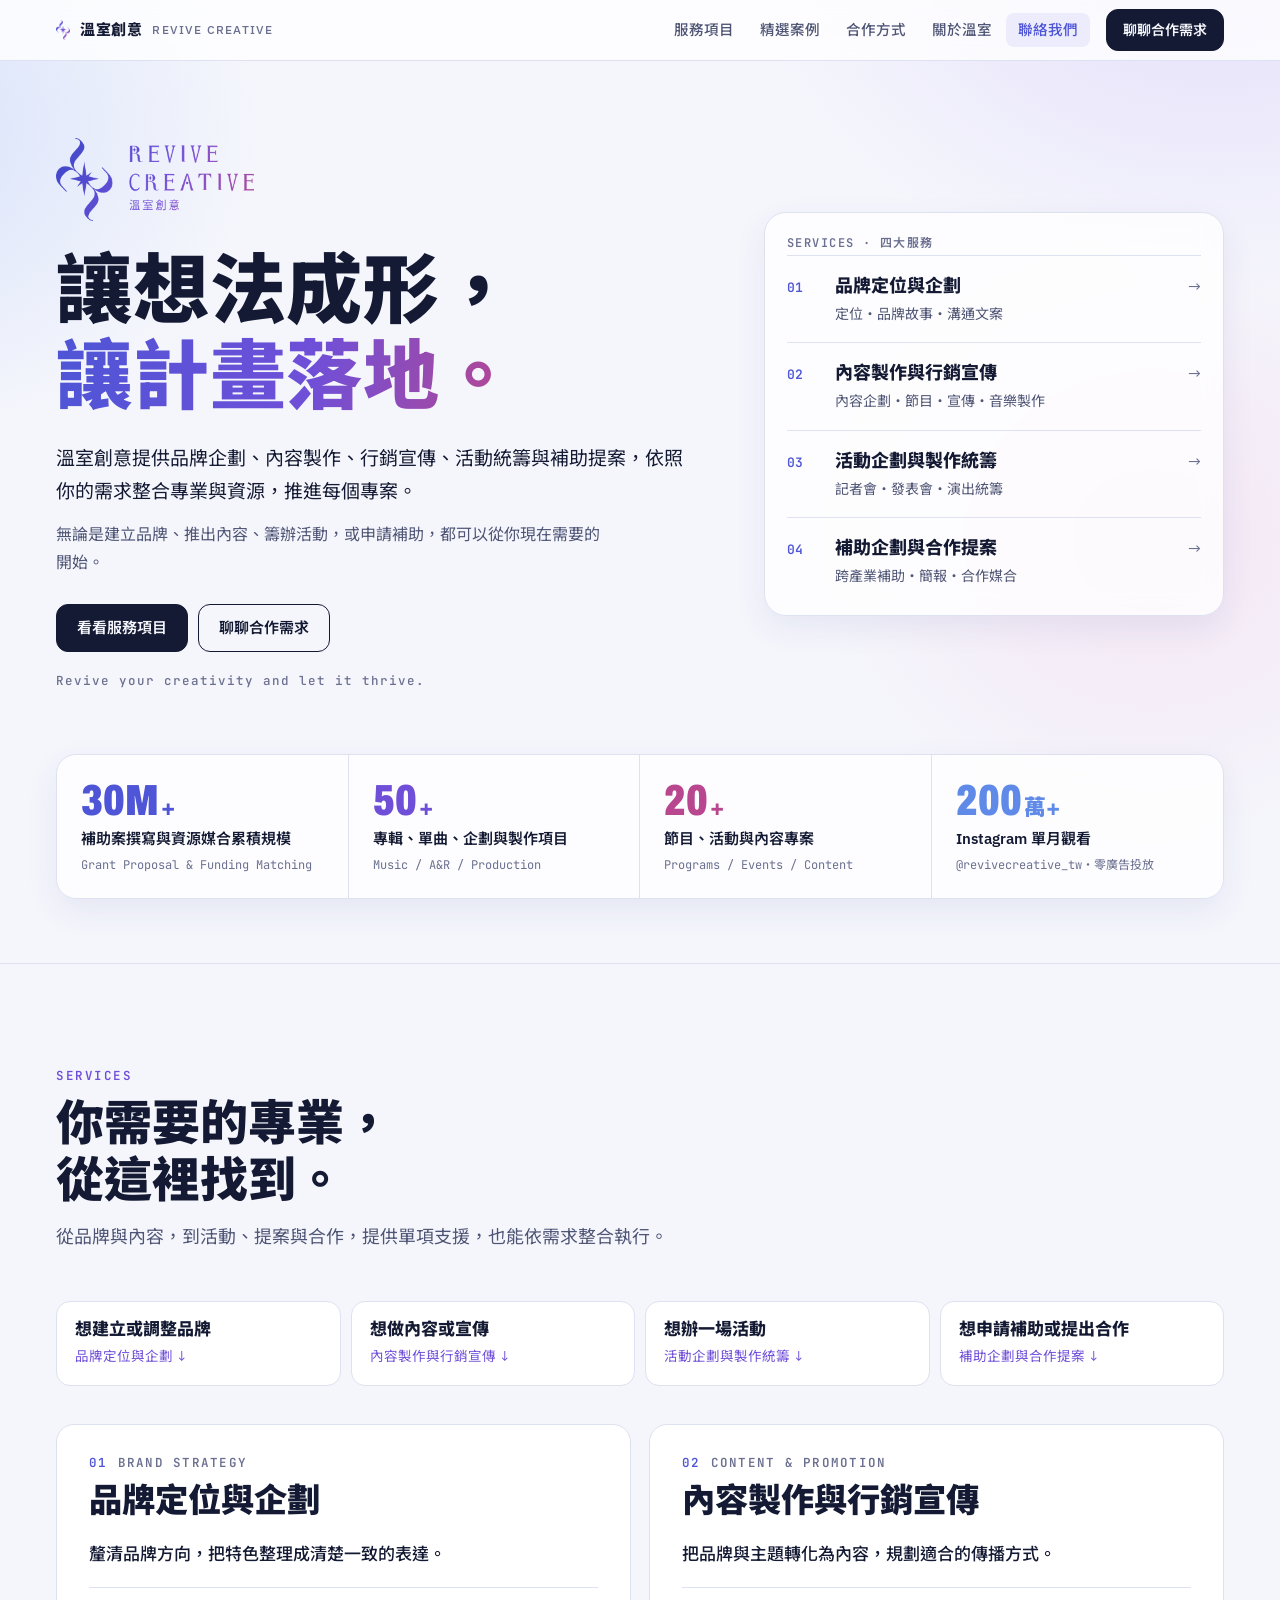
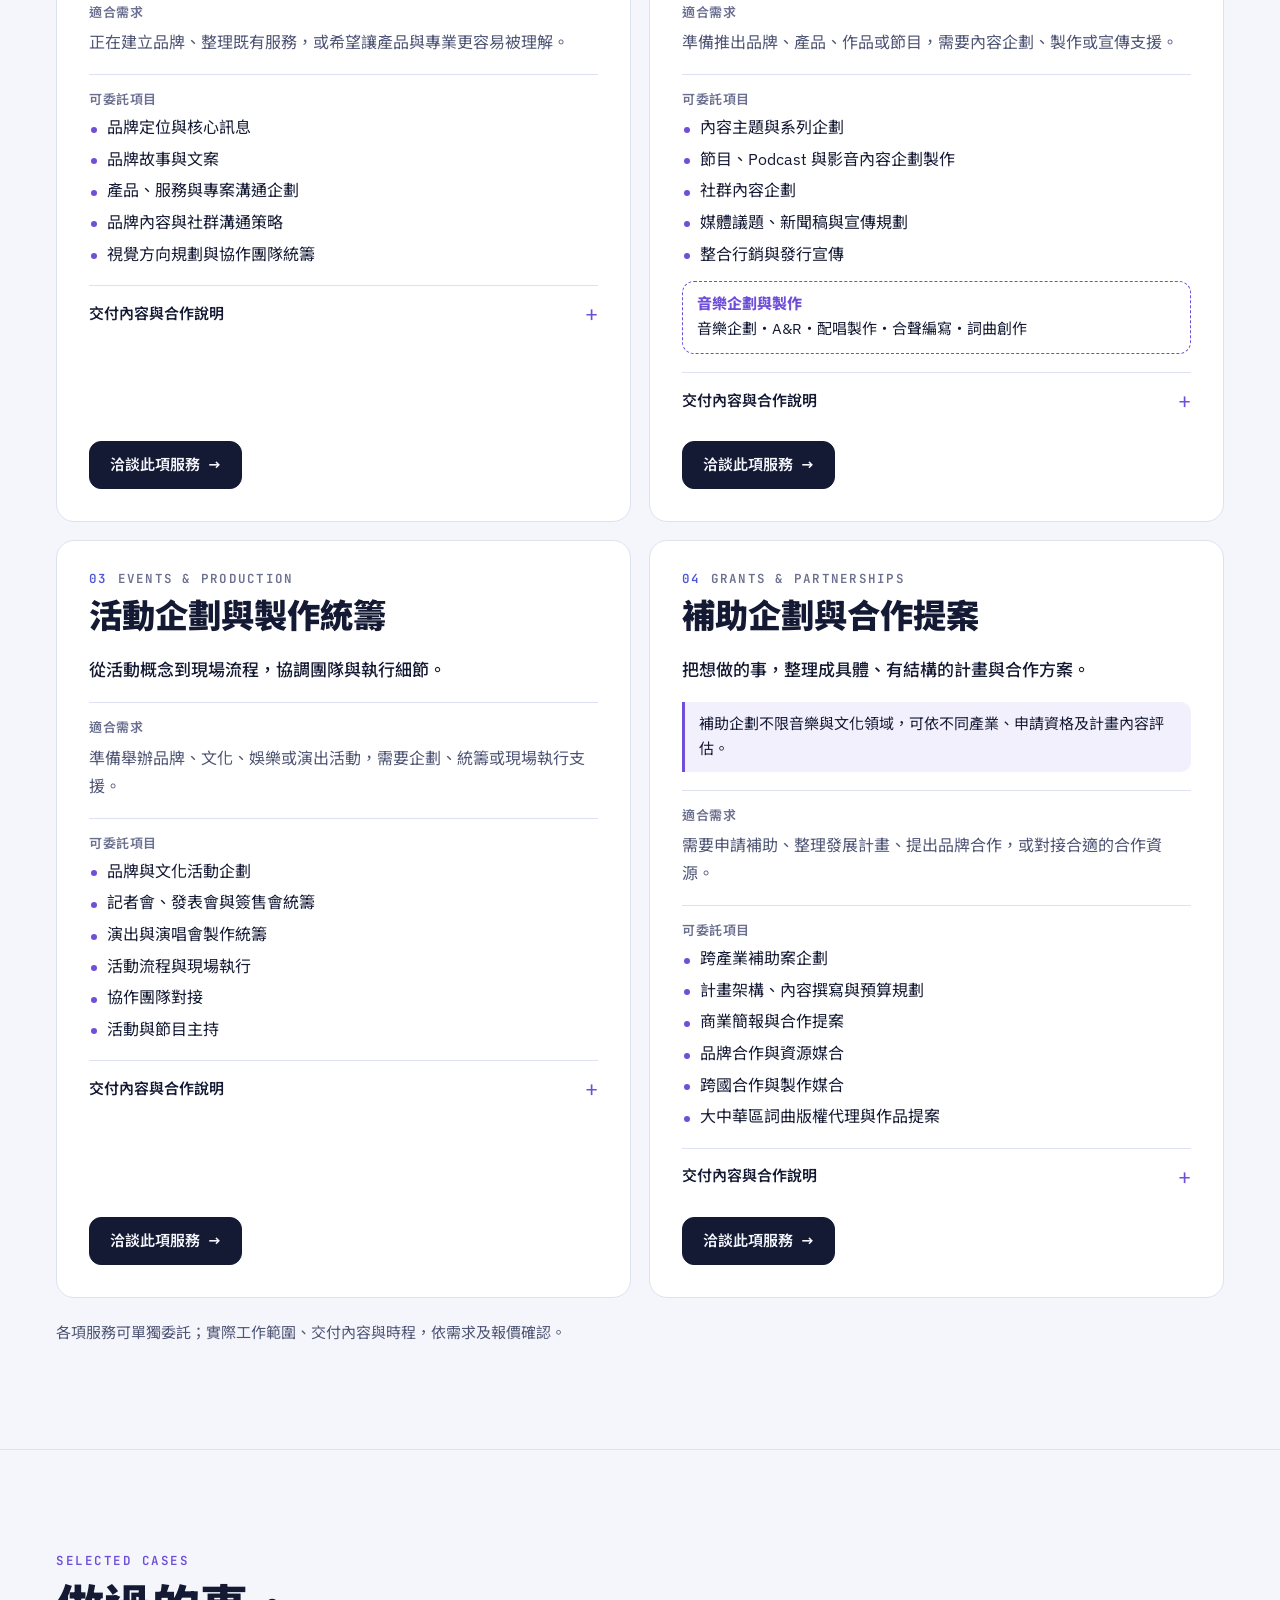
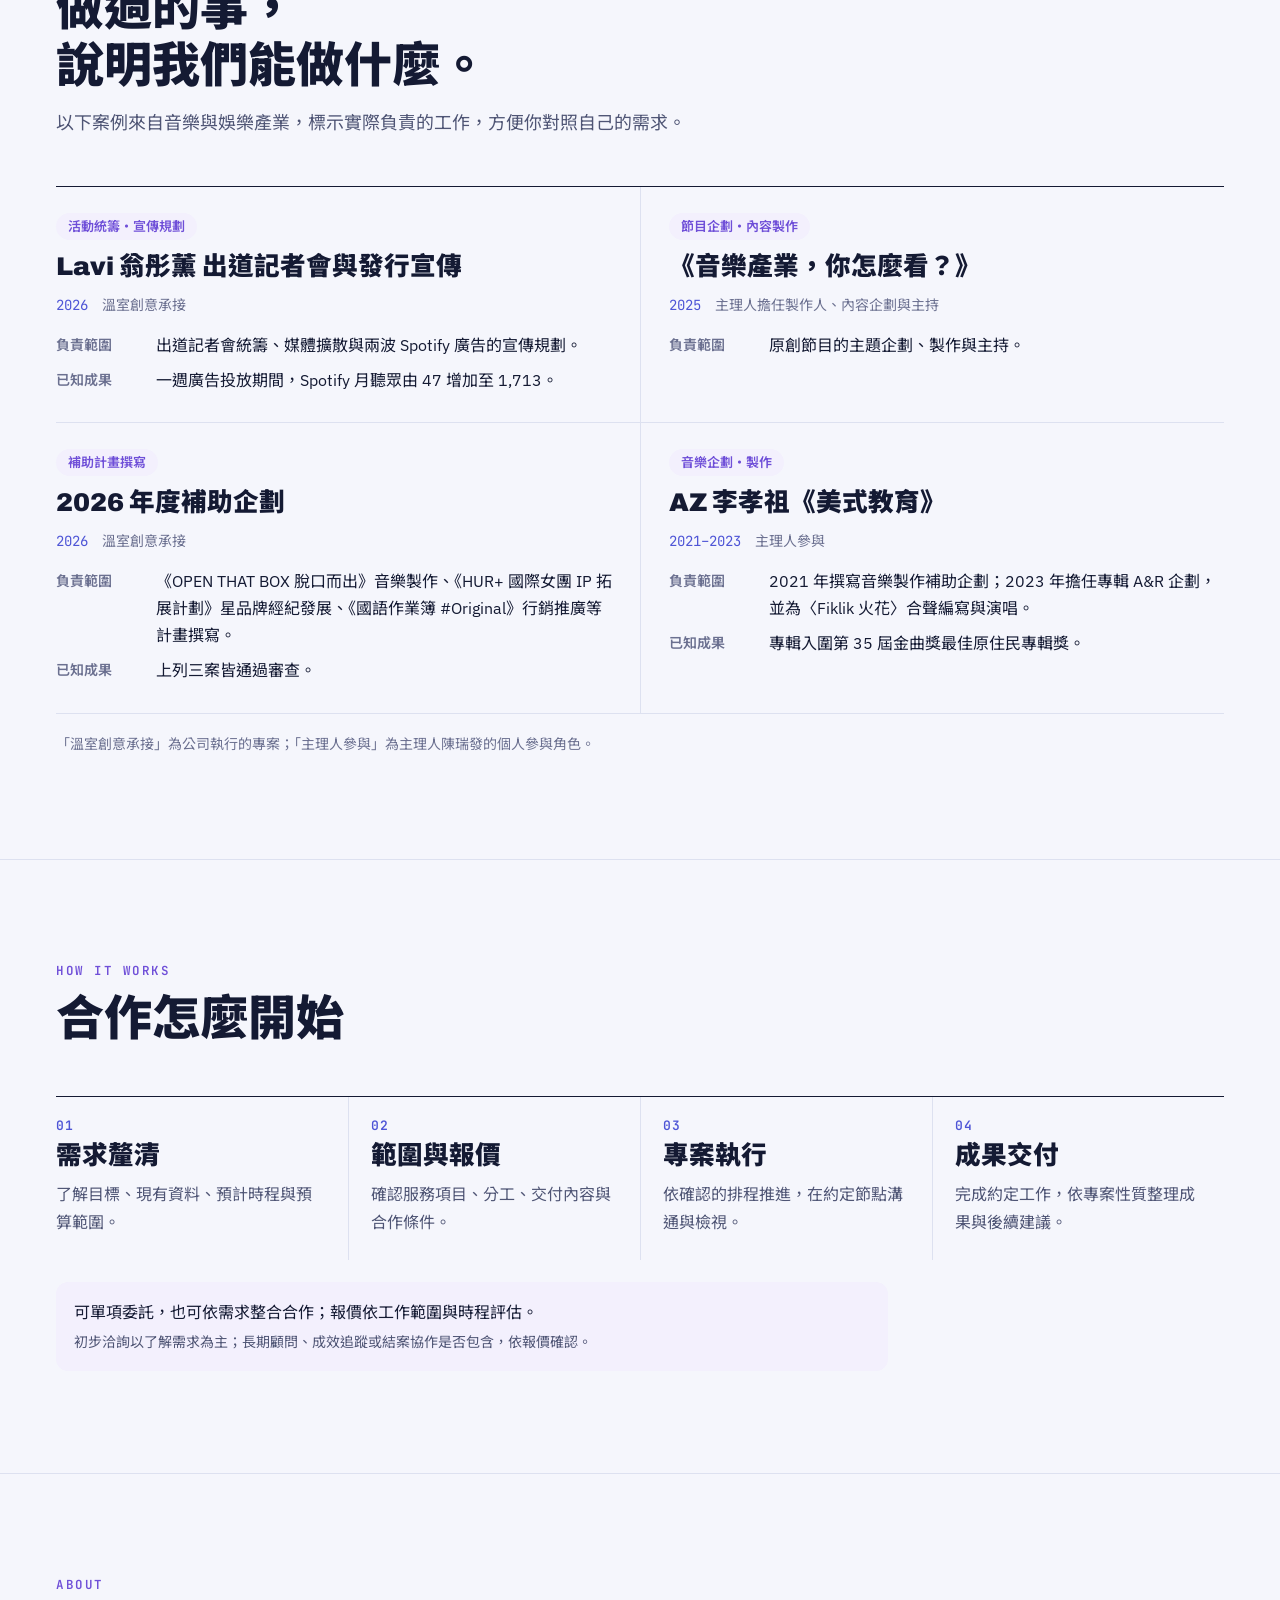
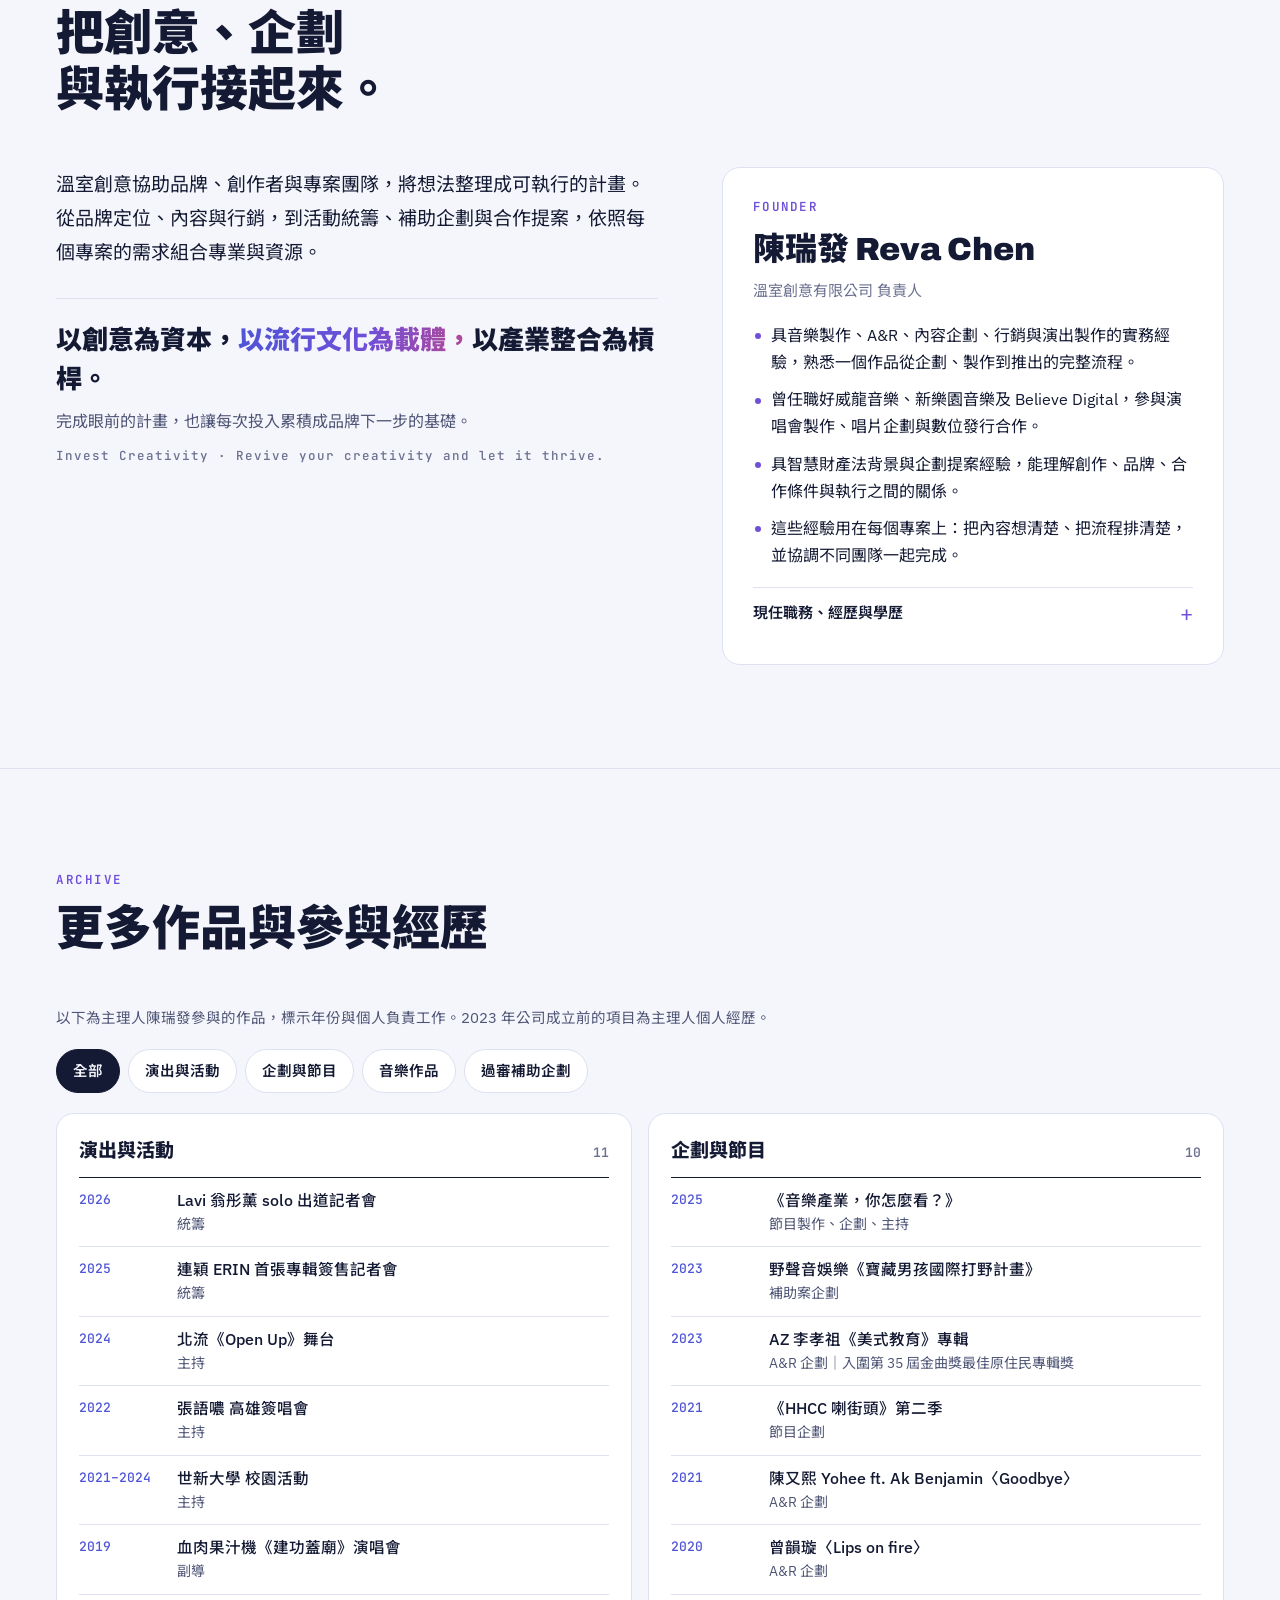
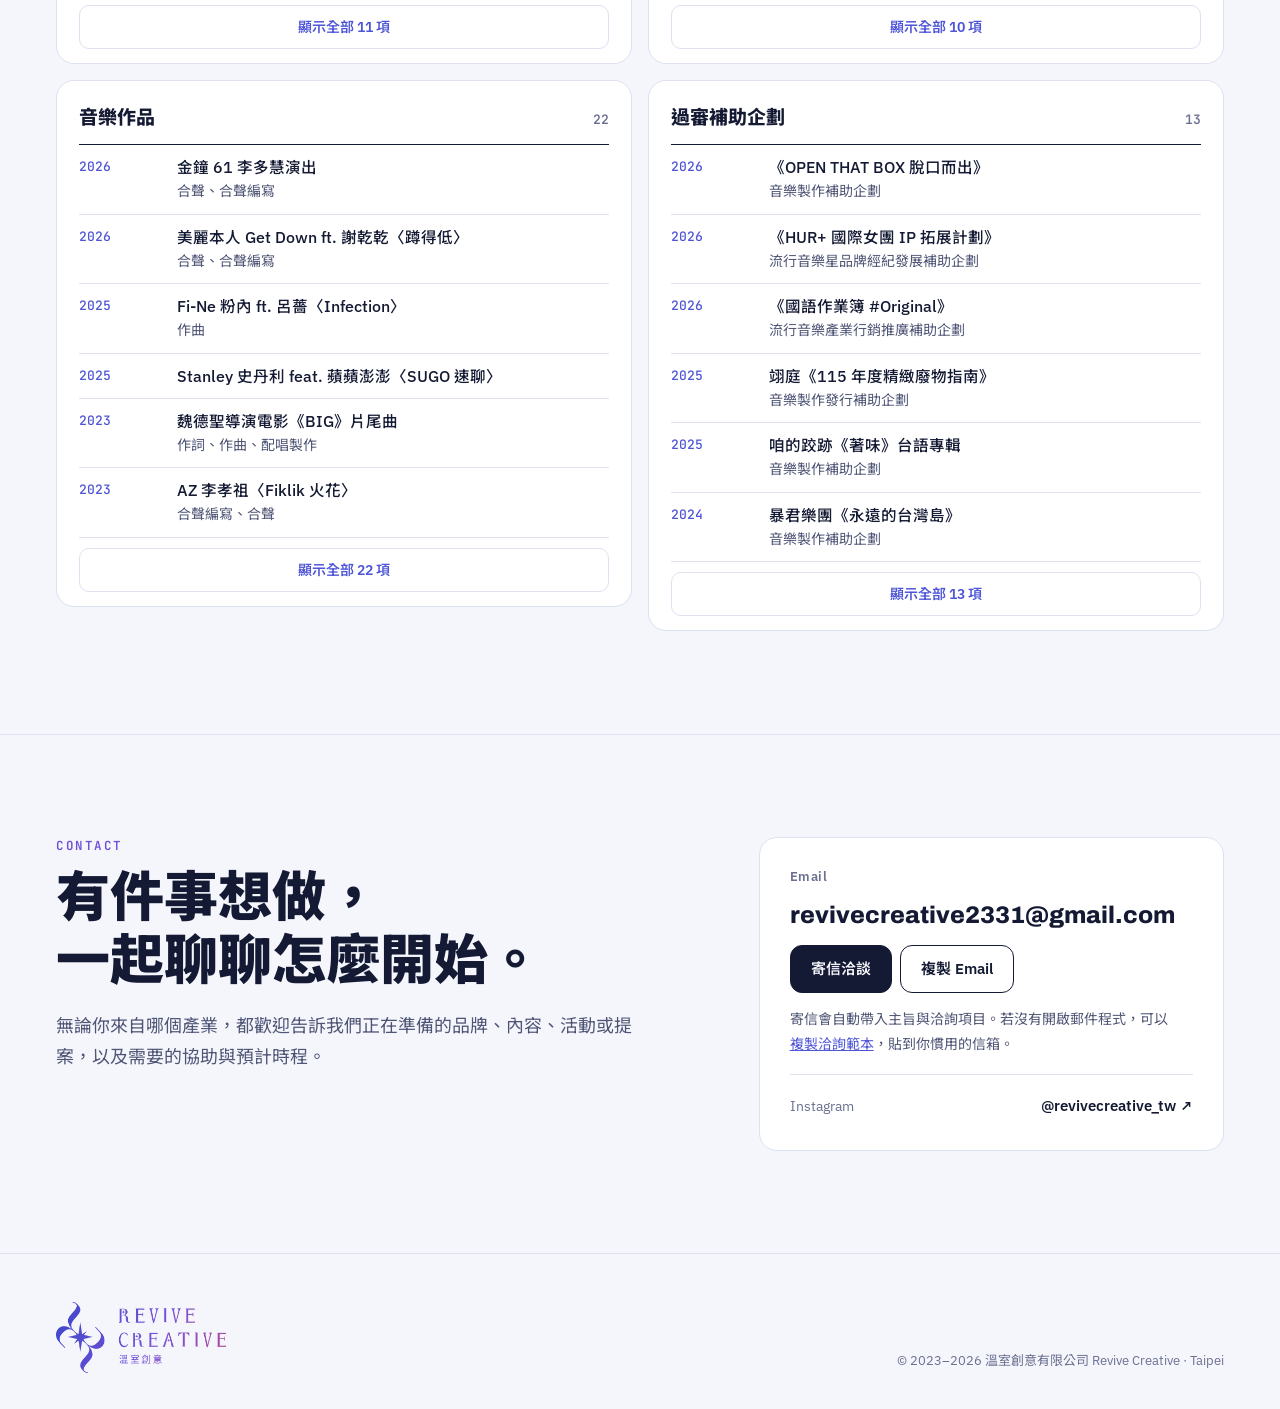
==== index.html @ 686369ce "Add files via upload" ====
<!doctype html>
<html lang="zh-Hant-TW">
<head>
<meta charset="utf-8">
<meta name="viewport" content="width=device-width,initial-scale=1,viewport-fit=cover">
<meta property="og:title" content="溫室創意 Revive Creative">
<meta property="og:description" content="品牌企劃、內容製作、行銷宣傳、活動統籌與補助提案，依照你的需求整合專業與資源，推進每個專案。">
<meta property="og:type" content="website">
<meta property="og:image" content="logo-lockup.png">
<link rel="icon" type="image/png" href="logo-mark.png">
<style>:root{padding-top:env(safe-area-inset-top,0px);padding-bottom:env(safe-area-inset-bottom,0px)}body{margin:0}img{max-width:100%}[hidden]{display:none!important}</style>
<title>溫室創意 Revive Creative</title>
<meta name="claude:viewport-fit-sides" content="cover">
<meta name="description" content="溫室創意提供品牌企劃、內容製作、行銷宣傳、活動統籌與補助提案，依照需求整合專業與資源，推進每個專案。">
<link rel="preconnect" href="https://fonts.googleapis.com">
<link rel="preconnect" href="https://fonts.gstatic.com" crossorigin>
<link rel="stylesheet" href="https://fonts.googleapis.com/css2?family=Archivo:wdth,wght@62..125,400..900&family=IBM+Plex+Sans:wght@400;500;600&family=JetBrains+Mono:wght@400;600&family=Noto+Sans+TC:wght@400;500;700;900&display=swap">
<style>
:root{
--paper:#F5F6FC; --card:#FFFFFF; --glass:rgba(255,255,255,.78); --ink:#141A33; --muted:#4F5575; --faint:#6B7090; --line:#DDE1F0;
--accent:#4E55D6; --accent-ink:#FFFFFF; --violet:#6F4FD8; --pink:#B8478F; --sky:#5F8AE8; --soft:#ECECFD; --soft2:#F3F0FD;
--glow1:rgba(127,166,245,.28); --glow2:rgba(170,140,245,.24); --glow3:rgba(240,165,212,.20);
--logo-grad:linear-gradient(115deg,#3D47C9 0%,#7552DA 55%,#B44894 100%);
--shadow:0 12px 32px rgba(44,54,130,.08); --r:18px;
--f-display:"Archivo","Noto Sans TC","Helvetica Neue",Arial,sans-serif;
--f-body:"IBM Plex Sans","Noto Sans TC","Helvetica Neue",Arial,sans-serif;
--f-mono:"JetBrains Mono","Noto Sans TC",ui-monospace,Menlo,monospace;
--nav-h:60px; --maxw:1200px; --sec:clamp(56px,8vw,104px);
}
@media (prefers-color-scheme:dark){:root:not([data-theme="light"]){
--paper:#0F1222; --card:#171B30; --glass:rgba(20,24,44,.8); --ink:#ECEEFB; --muted:#B4B8D2; --faint:#9A9FBE; --line:#2C3150;
--accent:#A0A7FF; --accent-ink:#0E1022; --violet:#B9A2FF; --pink:#F2A0D6; --sky:#9DBBFF; --soft:#20244A; --soft2:#1B1F3A;
--glow1:rgba(90,120,230,.20); --glow2:rgba(140,100,230,.16); --glow3:rgba(220,110,180,.10);
--logo-grad:linear-gradient(115deg,#AAB1FF 0%,#C3AEFF 55%,#F4AEDC 100%);
--shadow:0 12px 32px rgba(0,0,0,.36); color-scheme:dark;}}
:root[data-theme="dark"]{
--paper:#0F1222; --card:#171B30; --glass:rgba(20,24,44,.8); --ink:#ECEEFB; --muted:#B4B8D2; --faint:#9A9FBE; --line:#2C3150;
--accent:#A0A7FF; --accent-ink:#0E1022; --violet:#B9A2FF; --pink:#F2A0D6; --sky:#9DBBFF; --soft:#20244A; --soft2:#1B1F3A;
--glow1:rgba(90,120,230,.20); --glow2:rgba(140,100,230,.16); --glow3:rgba(220,110,180,.10);
--logo-grad:linear-gradient(115deg,#AAB1FF 0%,#C3AEFF 55%,#F4AEDC 100%);
--shadow:0 12px 32px rgba(0,0,0,.36); color-scheme:dark;}
*{box-sizing:border-box}
html{scroll-behavior:smooth;scroll-padding-top:calc(var(--nav-h) + 16px)}
body{background-color:var(--paper);
background-image:radial-gradient(60vw 46vw at 95% -8%,var(--glow2),transparent 62%),radial-gradient(52vw 40vw at -12% 14%,var(--glow1),transparent 62%),radial-gradient(44vw 40vw at 90% 60%,var(--glow3),transparent 62%);
background-attachment:fixed;color:var(--ink);font-family:var(--f-body);font-size:16px;line-height:1.75;-webkit-font-smoothing:antialiased}
body::before{content:"";position:fixed;inset:0 0 auto;height:env(safe-area-inset-top,0px);z-index:60;background:var(--paper)}
a{color:inherit}
:focus-visible{outline:3px solid var(--accent);outline-offset:3px;border-radius:4px}
.wrap{max-width:var(--maxw);margin:0 auto;padding-left:max(16px,env(safe-area-inset-left,0px));padding-right:max(16px,env(safe-area-inset-right,0px))}
h1,h2,h3{font-family:var(--f-display);margin:0;text-wrap:balance;word-break:keep-all;overflow-wrap:anywhere}
p{margin:0}
ul,ol{margin:0;padding:0;list-style:none}
.num{font-variant-numeric:tabular-nums}
.lbl{display:block;font:600 13px/1.4 var(--f-body);color:var(--faint);letter-spacing:.04em;margin-bottom:6px}
.eyebrow{font:600 12.5px/1.4 var(--f-mono);letter-spacing:.12em;text-transform:uppercase;color:var(--violet)}
.logo{display:block;background:var(--logo-grad);-webkit-mask-repeat:no-repeat;mask-repeat:no-repeat;-webkit-mask-position:left center;mask-position:left center;-webkit-mask-size:contain;mask-size:contain;max-width:100%}
.logo-lockup{-webkit-mask-image:url(logo-lockup.png);mask-image:url(logo-lockup.png);aspect-ratio:1300/544}
.logo-mark{-webkit-mask-image:url(logo-mark.png);mask-image:url(logo-mark.png);aspect-ratio:520/762}
.btn{display:inline-flex;align-items:center;justify-content:center;gap:8px;font:600 15px/1.2 var(--f-body);background:var(--ink);color:var(--paper);border:1px solid var(--ink);padding:14px 20px;border-radius:12px;cursor:pointer;text-decoration:none;min-height:48px;transition:background .15s,color .15s,border-color .15s,transform .1s}
.btn:hover{background:var(--accent);border-color:var(--accent);color:var(--accent-ink)}
.btn:active{transform:translateY(1px)}
.btn.ghost{background:transparent;color:var(--ink)}
.btn.ghost:hover{background:var(--ink);color:var(--paper);border-color:var(--ink)}
.btn.small{min-height:42px;padding:10px 16px;font-size:14px}
.skip{position:absolute;left:-999px;top:8px;background:var(--accent);color:var(--accent-ink);padding:8px 12px;z-index:100}
.skip:focus{left:16px}
.nav{position:sticky;top:env(safe-area-inset-top,0px);z-index:50;background:var(--glass);-webkit-backdrop-filter:blur(14px);backdrop-filter:blur(14px);border-bottom:1px solid var(--line)}
.nav .wrap{display:flex;align-items:center;gap:16px;height:var(--nav-h)}
.brand{display:flex;align-items:center;gap:10px;text-decoration:none;flex-shrink:0;margin-right:auto}
.brand .logo-mark{width:14px}
.brand b{font:800 15px/1 var(--f-display);letter-spacing:.04em}
.brand small{font:500 12px/1 var(--f-body);color:var(--faint);letter-spacing:.1em}
.menu{display:flex;gap:2px}
.menu a{font:500 14.5px/1 var(--f-body);text-decoration:none;padding:10px 12px;border-radius:8px;color:var(--muted)}
.menu a:hover{color:var(--ink);background:var(--soft)}
.menu a[aria-current="true"]{color:var(--accent);background:var(--soft)}
.menu-btn{display:none;font:600 14px/1 var(--f-body);background:transparent;color:var(--ink);border:1px solid var(--line);border-radius:10px;padding:10px 12px;min-height:42px;cursor:pointer}
@media (max-width:900px){
.nav .btn{display:none}
.menu-btn{display:inline-flex}
.menu{display:none;position:absolute;top:100%;left:0;right:0;flex-direction:column;background:var(--card);border-bottom:1px solid var(--line);padding:8px max(16px,env(safe-area-inset-right,0px)) 14px max(16px,env(safe-area-inset-left,0px));box-shadow:var(--shadow)}
.menu.open{display:flex}
.menu a{padding:14px 8px;font-size:16px;border-bottom:1px solid var(--line);border-radius:0}
.menu a:last-child{border-bottom:0}
}
.section{padding-block:var(--sec);border-top:1px solid var(--line)}
.sec-head{display:grid;grid-template-columns:minmax(0,1fr);gap:12px;margin-bottom:clamp(28px,4vw,48px);max-width:760px}
.sec-head h2{font-size:clamp(30px,4vw,48px);line-height:1.18;font-weight:900}
.sec-head .lede{font-size:clamp(16px,1.4vw,18px);color:var(--muted);max-width:40em}
.hero{padding-block:clamp(40px,6vw,88px) clamp(40px,5vw,64px)}
.hero-grid{display:grid;grid-template-columns:minmax(0,7fr) minmax(0,5fr);gap:clamp(32px,5vw,72px);align-items:center}
@media (max-width:960px){.hero-grid{grid-template-columns:1fr}}
.hero .logo-lockup{width:200px;margin-bottom:28px}
.hero h1{font-size:clamp(40px,6vw,76px);line-height:1.12;font-weight:900;letter-spacing:.01em}
.hero h1 .g{background-image:linear-gradient(100deg,var(--accent),var(--violet) 55%,var(--pink));-webkit-background-clip:text;background-clip:text;color:transparent}
.hero .sub{margin-top:22px;font-size:clamp(17px,1.5vw,19px);line-height:1.75;max-width:34em}
.hero .sub2{margin-top:12px;font-size:16px;color:var(--muted);max-width:34em}
.hero .tagline{margin-top:20px;font:500 12.5px/1.4 var(--f-mono);letter-spacing:.08em;color:var(--faint)}
.actions{display:flex;flex-wrap:wrap;gap:10px;margin-top:28px}
.hero-index{background:var(--glass);-webkit-backdrop-filter:blur(12px);backdrop-filter:blur(12px);border:1px solid var(--line);border-radius:22px;box-shadow:var(--shadow);padding:10px 22px}
.hero-index p.cap{font:600 12px/1 var(--f-mono);letter-spacing:.12em;color:var(--faint);padding:14px 0 6px}
.hero-index li a{display:grid;grid-template-columns:2.4em minmax(0,1fr) auto;gap:2px 10px;align-items:baseline;padding:16px 0;border-top:1px solid var(--line);text-decoration:none}
.hero-index .hi-no{font:600 13px/1 var(--f-mono);color:var(--accent)}
.hero-index .hi-t{font:800 18px/1.35 var(--f-display)}
.hero-index .hi-d{grid-column:2;font-size:14px;color:var(--muted)}
.hero-index li a::after{content:"→";grid-column:3;grid-row:1;color:var(--faint);transition:transform .15s,color .15s}
.hero-index li a:hover .hi-t{color:var(--accent)}
.hero-index li a:hover::after{transform:translateX(3px);color:var(--accent)}
.trust{display:grid;grid-template-columns:repeat(4,minmax(0,1fr));border-block:1px solid var(--line);margin-top:clamp(40px,5vw,64px)}
.trust div{padding:20px 20px 20px 0;min-width:0}
.trust div+div{padding-left:20px;border-left:1px solid var(--line)}
.trust b{display:block;font:800 17px/1.4 var(--f-display);margin-bottom:4px}
.trust span{font-size:14px;color:var(--muted);line-height:1.6;display:block}
@media (max-width:900px){.trust{grid-template-columns:repeat(2,minmax(0,1fr))}.trust div:nth-child(3){padding-left:0;border-left:0}.trust div:nth-child(-n+2){border-bottom:1px solid var(--line)}}
@media (max-width:520px){.trust{grid-template-columns:1fr}.trust div,.trust div+div{padding:16px 0;border-left:0;border-bottom:1px solid var(--line)}.trust div:last-child{border-bottom:0}}
.kpis{display:grid;grid-template-columns:repeat(4,minmax(0,1fr));background:var(--glass);-webkit-backdrop-filter:blur(12px);backdrop-filter:blur(12px);border:1px solid var(--line);border-radius:20px;box-shadow:var(--shadow);margin-top:clamp(40px,5vw,64px)}
.kpis div{padding:clamp(16px,2.2vw,24px);border-right:1px solid var(--line);display:flex;flex-direction:column;gap:6px;min-width:0}
.kpis div:last-child{border-right:0}
.kpis .v{font-family:var(--f-display);font-weight:900;font-stretch:72%;font-size:clamp(30px,3.4vw,46px);line-height:1;white-space:nowrap}
.kpis .v small{font-size:.5em;font-stretch:100%;margin-left:2px}
.kpis div:nth-child(1) .v{color:var(--accent)} .kpis div:nth-child(2) .v{color:var(--violet)} .kpis div:nth-child(3) .v{color:var(--pink)} .kpis div:nth-child(4) .v{color:var(--sky)}
.kpis .l{font-weight:600;font-size:15px;line-height:1.5}
.kpis .d{font-family:var(--f-mono);font-size:12px;color:var(--faint);line-height:1.45}
@media (max-width:860px){.kpis{grid-template-columns:repeat(2,minmax(0,1fr))}.kpis div:nth-child(2){border-right:0}.kpis div:nth-child(-n+2){border-bottom:1px solid var(--line)}}
@media (max-width:400px){.kpis div{padding:14px 12px}.kpis .l{font-size:14px}.kpis .d{font-size:11px}}
.needs{display:grid;grid-template-columns:repeat(4,minmax(0,1fr));gap:10px;margin-bottom:clamp(28px,3vw,40px)}
@media (max-width:900px){.needs{grid-template-columns:repeat(2,minmax(0,1fr))}}
@media (max-width:420px){.needs{grid-template-columns:1fr}}
.need{display:flex;flex-direction:column;gap:4px;padding:16px 18px;border:1px solid var(--line);border-radius:14px;background:var(--card);text-decoration:none;transition:border-color .15s,background .15s}
.need:hover{border-color:var(--violet);background:var(--soft2)}
.need-q{font:800 17px/1.4 var(--f-display)}
.need-a{font-size:13.5px;color:var(--violet)}
.svc-grid{display:grid;grid-template-columns:repeat(2,minmax(0,1fr));gap:18px}
@media (max-width:860px){.svc-grid{grid-template-columns:1fr}}
.svc{background:var(--card);border:1px solid var(--line);border-radius:var(--r);padding:clamp(22px,2.6vw,32px);display:flex;flex-direction:column;gap:18px;min-width:0;scroll-margin-top:calc(var(--nav-h) + 16px);transition:box-shadow .3s,border-color .3s}
.svc.flash{border-color:var(--violet);box-shadow:0 0 0 4px var(--soft)}
.svc:focus{outline:none}
.svc-no{font:600 12.5px/1 var(--f-mono);letter-spacing:.1em;text-transform:uppercase;color:var(--faint);display:flex;gap:10px;align-items:center}
.svc-no span{color:var(--accent)}
.svc h3{font-size:clamp(26px,2.6vw,34px);font-weight:900;line-height:1.2;margin-top:-6px}
.svc-one{font-size:17px;line-height:1.7;font-weight:500}
.hl{font-size:15px;line-height:1.65;background:var(--soft2);border-left:3px solid var(--violet);padding:10px 14px;border-radius:0 10px 10px 0}
.svc-fit p{font-size:16px;color:var(--muted)}
.svc-fit,.svc-items{border-top:1px solid var(--line);padding-top:16px}
.svc-items ul{display:grid;gap:6px}
.svc-items li{position:relative;padding-left:18px;font-size:16px;line-height:1.6}
.svc-items li::before{content:"";position:absolute;left:2px;top:.72em;width:6px;height:6px;border-radius:50%;background:var(--violet)}
.music-sub{margin-top:14px;padding:12px 14px;border:1px dashed var(--violet);border-radius:12px}
.ms-h{font:800 15px/1.4 var(--f-display);color:var(--violet)}
.ms-i{font-size:15px;line-height:1.6;margin-top:2px}
.svc-more{border-top:1px solid var(--line);padding-top:4px}
.svc-more summary{cursor:pointer;list-style:none;display:flex;justify-content:space-between;align-items:center;gap:12px;padding:12px 0;font:600 15px/1.4 var(--f-body);color:var(--ink);border-radius:6px}
.svc-more summary::-webkit-details-marker{display:none}
.svc-more summary::after{content:"+";font:400 22px/1 var(--f-body);color:var(--violet);transition:transform .2s}
.svc-more[open] summary::after{transform:rotate(45deg)}
.svc-more summary:hover{color:var(--accent)}
.more-body{display:grid;gap:12px;padding-bottom:6px;font-size:15.5px;line-height:1.7}
.fine li{position:relative;padding-left:16px;font-size:14px;color:var(--muted);line-height:1.65}
.fine li+li{margin-top:4px}
.fine li::before{content:"・";position:absolute;left:0}
.svc-cta{margin-top:auto;align-self:flex-start}
.svc-note{margin-top:22px;font-size:15px;color:var(--muted)}
.cases{display:grid;grid-template-columns:repeat(2,minmax(0,1fr));gap:0;border-top:1px solid var(--ink)}
@media (max-width:860px){.cases{grid-template-columns:1fr}}
.case{padding:26px 28px 28px 0;border-bottom:1px solid var(--line);display:flex;flex-direction:column;gap:10px;min-width:0}
.case:nth-child(2n){padding-left:28px;padding-right:0;border-left:1px solid var(--line)}
@media (max-width:860px){.case,.case:nth-child(2n){padding:22px 0;border-left:0}}
.case-tag{align-self:flex-start;font:600 13px/1 var(--f-body);color:var(--violet);background:var(--soft2);border-radius:999px;padding:7px 12px}
.case h3{font-size:clamp(21px,2vw,26px);font-weight:900;line-height:1.3}
.case-meta{display:flex;flex-wrap:wrap;gap:4px 14px;font-size:14px;color:var(--faint)}
.case-meta .num{font-family:var(--f-mono);color:var(--accent)}
.case dl{margin:4px 0 0;display:grid;gap:8px}
.c-row{display:grid;grid-template-columns:5.5em minmax(0,1fr);gap:12px}
.c-row dt{font-size:14px;color:var(--faint);font-weight:600;padding-top:1px}
.c-row dd{margin:0;font-size:16px;line-height:1.7}
@media (max-width:420px){.c-row{grid-template-columns:1fr;gap:0}}
.cases-foot{margin-top:18px;font-size:14px;color:var(--faint)}
.steps{display:grid;grid-template-columns:repeat(4,minmax(0,1fr));border-top:1px solid var(--ink);counter-reset:s}
.steps li{padding:22px 22px 24px 0;min-width:0;display:flex;flex-direction:column;gap:8px}
.steps li+li{padding-left:22px;border-left:1px solid var(--line)}
.steps .n{font:600 13px/1 var(--f-mono);color:var(--accent);letter-spacing:.1em}
.steps b{font:900 clamp(21px,2vw,26px)/1.25 var(--f-display)}
.steps p{font-size:16px;color:var(--muted)}
@media (max-width:900px){.steps{grid-template-columns:repeat(2,minmax(0,1fr))}.steps li:nth-child(3){padding-left:0;border-left:0}.steps li:nth-child(-n+2){border-bottom:1px solid var(--line)}}
@media (max-width:520px){.steps{grid-template-columns:1fr}.steps li,.steps li+li{padding:18px 0;border-left:0;border-bottom:1px solid var(--line)}}
.process-note{margin-top:22px;font-size:16px;padding:16px 18px;background:var(--soft2);border-radius:12px;max-width:52em}
.process-note small{display:block;margin-top:4px;font-size:14px;color:var(--muted)}
.about{display:grid;grid-template-columns:minmax(0,6fr) minmax(0,5fr);gap:clamp(32px,5vw,72px)}
@media (max-width:900px){.about{grid-template-columns:1fr}}
.about .intro{font-size:clamp(17px,1.5vw,19px);line-height:1.8}
.belief{margin-top:28px;padding:22px 0 0;border-top:1px solid var(--line)}
.belief .q{font:900 clamp(20px,2.1vw,26px)/1.5 var(--f-display)}
.belief .q .g{background-image:linear-gradient(100deg,var(--accent),var(--violet) 55%,var(--pink));-webkit-background-clip:text;background-clip:text;color:transparent}
.belief p+p{margin-top:8px;color:var(--muted)}
.belief .en{font:500 12.5px/1.4 var(--f-mono);letter-spacing:.08em;color:var(--faint);margin-top:12px}
.founder{background:var(--card);border:1px solid var(--line);border-radius:var(--r);padding:clamp(22px,2.6vw,30px)}
.founder .role{font:600 12.5px/1.4 var(--f-mono);letter-spacing:.1em;color:var(--violet);text-transform:uppercase}
.founder h3{font-size:clamp(26px,2.6vw,32px);font-weight:900;margin-top:6px}
.founder .ttl{font-size:15px;color:var(--faint)}
.founder ul.pts{margin-top:18px;display:grid;gap:10px}
.founder ul.pts li{position:relative;padding-left:18px;font-size:16px;line-height:1.7}
.founder ul.pts li::before{content:"";position:absolute;left:2px;top:.72em;width:6px;height:6px;border-radius:50%;background:var(--violet)}
.founder details{margin-top:18px;border-top:1px solid var(--line)}
.founder summary{cursor:pointer;list-style:none;display:flex;justify-content:space-between;padding:14px 0 10px;font:600 15px/1.4 var(--f-body)}
.founder summary::-webkit-details-marker{display:none}
.founder summary::after{content:"+";font:400 22px/1 var(--f-body);color:var(--violet);transition:transform .2s}
.founder details[open] summary::after{transform:rotate(45deg)}
.facts{display:grid;gap:16px;padding-bottom:4px}
.facts h4{font:600 13px/1.4 var(--f-body);color:var(--faint);margin:0 0 6px}
.facts li{display:flex;justify-content:space-between;gap:12px;font-size:15px;line-height:1.6;padding:4px 0;border-bottom:1px dashed var(--line)}
.facts li em{font-style:normal;color:var(--violet);font-size:14px;text-align:right;flex-shrink:0;max-width:50%}
.chain{display:flex;flex-wrap:wrap;gap:8px;margin-bottom:20px}
.chain button{font:600 14.5px/1.2 var(--f-body);border:1px solid var(--line);background:var(--card);color:var(--ink);padding:11px 16px;border-radius:999px;cursor:pointer;min-height:44px}
.chain button:hover{border-color:var(--violet);color:var(--violet)}
.chain button[aria-pressed="true"]{background:var(--ink);color:var(--paper);border-color:var(--ink)}
.works-note{font-size:14.5px;color:var(--muted);margin-bottom:18px;max-width:52em}
.works{display:grid;grid-template-columns:repeat(2,minmax(0,1fr));gap:16px;align-items:start}
@media (max-width:860px){.works{grid-template-columns:1fr}}
.wcol{background:var(--card);border:1px solid var(--line);border-radius:var(--r);padding:20px 22px 14px;min-width:0}
.wcol header{display:flex;justify-content:space-between;align-items:baseline;border-bottom:1px solid var(--ink);padding-bottom:10px}
.wcol h3{font-size:19px;font-weight:800}
.wcol .cnt{font:600 13px/1 var(--f-mono);color:var(--faint)}
.wcol li{display:grid;grid-template-columns:5.4em minmax(0,1fr);gap:0 12px;padding:10px 0;border-bottom:1px solid var(--line)}
.wcol li:last-child{border-bottom:0}
.wcol li.extra{display:none}
.wcol.all li.extra{display:grid}
.wcol .yr{font:500 13px/1.6 var(--f-mono);color:var(--accent);padding-top:2px;grid-row:span 2}
.wcol .ttl{font-size:15.5px;font-weight:500;line-height:1.55}
.wcol .role{font-size:14px;color:var(--muted)}
.more-btn{margin-top:10px;width:100%;font:600 14px/1 var(--f-body);background:transparent;color:var(--accent);border:1px solid var(--line);border-radius:10px;padding:12px;cursor:pointer;min-height:44px}
.more-btn:hover{border-color:var(--accent)}
.contact{display:grid;grid-template-columns:minmax(0,7fr) minmax(0,5fr);gap:clamp(28px,4vw,56px);align-items:start}
@media (max-width:900px){.contact{grid-template-columns:1fr}}
.contact h2{font-size:clamp(32px,4.4vw,54px);line-height:1.18;font-weight:900}
.contact .lede{margin-top:16px;font-size:clamp(16px,1.4vw,18px);color:var(--muted);max-width:34em}
.picked{margin-top:20px;display:none;align-items:center;flex-wrap:wrap;gap:8px;font-size:15px}
.picked.on{display:flex}
.picked b{background:var(--soft);color:var(--accent);border-radius:999px;padding:6px 12px;font-weight:600}
.picked button{font:500 13.5px/1 var(--f-body);background:none;border:0;color:var(--faint);text-decoration:underline;cursor:pointer;padding:6px}
.cbox{background:var(--card);border:1px solid var(--line);border-radius:var(--r);padding:clamp(22px,2.6vw,30px);display:flex;flex-direction:column;gap:14px;min-width:0}
.cbox .mail{font:800 clamp(16px,4.4vw,24px)/1.3 var(--f-display);overflow-wrap:anywhere;user-select:all}
.cbox .row{display:flex;flex-wrap:wrap;gap:8px}
.cbox .hint{font-size:14px;color:var(--muted)}
.cbox hr{border:0;border-top:1px solid var(--line);margin:4px 0}
.ig{display:flex;justify-content:space-between;align-items:center;gap:10px;text-decoration:none;font-size:15px}
.ig span{color:var(--faint);font-size:14px}
.ig b{font-weight:600}
.ig:hover b{color:var(--accent)}
.toast{position:fixed;left:50%;bottom:calc(24px + env(safe-area-inset-bottom,0px));transform:translate(-50%,20px);opacity:0;background:var(--ink);color:var(--paper);font:600 14.5px/1.4 var(--f-body);padding:12px 18px;border-radius:12px;box-shadow:var(--shadow);pointer-events:none;transition:opacity .2s,transform .2s;z-index:80;max-width:calc(100% - 32px)}
.toast.on{opacity:1;transform:translate(-50%,0)}
footer{padding-block:48px 36px;border-top:1px solid var(--line)}
.foot{display:flex;justify-content:space-between;align-items:flex-end;flex-wrap:wrap;gap:20px}
.foot .logo-lockup{width:170px}
.foot-r{display:flex;flex-direction:column;align-items:flex-end;gap:10px;text-align:right}
@media (max-width:600px){.foot-r{align-items:flex-start;text-align:left}}
.counter{display:inline-flex;align-items:center;gap:10px;border:1px solid var(--line);border-radius:999px;padding:7px 14px;font:500 12px/1 var(--f-mono);letter-spacing:.06em;color:var(--faint)}
.counter[hidden]{display:none}
.counter b{color:var(--ink);font-weight:600;margin-left:4px}
.counter .dot{width:6px;height:6px;border-radius:50%;background:var(--violet)}
.counter .sep{opacity:.4}
.legal{font-size:13px;color:var(--faint)}
@media (prefers-reduced-motion:reduce){html{scroll-behavior:auto}*{transition:none!important}}
</style>
</head>
<body>
<a class="skip" href="#main">跳到主要內容</a>
<header class="nav">
<div class="wrap">
<a class="brand" href="#top" aria-label="溫室創意 Revive Creative，回到頂端">
<span class="logo logo-mark" aria-hidden="true"></span><b>溫室創意</b><small>REVIVE CREATIVE</small>
</a>
<nav class="menu" id="menu" aria-label="主要導覽">
<a href="#services">服務項目</a>
<a href="#cases">精選案例</a>
<a href="#process">合作方式</a>
<a href="#about">關於溫室</a>
<a href="#contact">聯絡我們</a>
</nav>
<a class="btn small" href="#contact">聊聊合作需求</a>
<button type="button" class="menu-btn" id="menu-btn" aria-expanded="false" aria-controls="menu">選單</button>
</div>
</header>
<main id="main">
<section class="hero wrap" id="top">
<div class="hero-grid">
<div>
<span class="logo logo-lockup" role="img" aria-label="溫室創意 Revive Creative 標誌"></span>
<h1>讓想法成形，<br><span class="g">讓計畫落地。</span></h1>
<p class="sub">溫室創意提供品牌企劃、內容製作、行銷宣傳、活動統籌與補助提案，依照你的需求整合專業與資源，推進每個專案。</p>
<p class="sub2">無論是建立品牌、推出內容、籌辦活動，或申請補助，都可以從你現在需要的開始。</p>
<div class="actions">
<a class="btn" href="#services">看看服務項目</a>
<a class="btn ghost" href="#contact">聊聊合作需求</a>
</div>
<p class="tagline">Revive your creativity and let it thrive.</p>
</div>
<nav class="hero-index" aria-label="服務入口">
<p class="cap">SERVICES · 四大服務</p>
<ul><li><a href="#svc-brand"><span class="hi-no">01</span><span class="hi-t">品牌定位與企劃</span><span class="hi-d">定位・品牌故事・溝通文案</span></a></li><li><a href="#svc-content"><span class="hi-no">02</span><span class="hi-t">內容製作與行銷宣傳</span><span class="hi-d">內容企劃・節目・宣傳・音樂製作</span></a></li><li><a href="#svc-event"><span class="hi-no">03</span><span class="hi-t">活動企劃與製作統籌</span><span class="hi-d">記者會・發表會・演出統籌</span></a></li><li><a href="#svc-proposal"><span class="hi-no">04</span><span class="hi-t">補助企劃與合作提案</span><span class="hi-d">跨產業補助・簡報・合作媒合</span></a></li></ul>
</nav>
</div>
<div class="kpis" aria-label="累積成果">
<div><span class="v num">30M<small>+</small></span><span class="l">補助案撰寫與資源媒合累積規模</span><span class="d">Grant Proposal &amp; Funding Matching</span></div>
<div><span class="v num">50<small>+</small></span><span class="l">專輯、單曲、企劃與製作項目</span><span class="d">Music / A&amp;R / Production</span></div>
<div><span class="v num">20<small>+</small></span><span class="l">節目、活動與內容專案</span><span class="d">Programs / Events / Content</span></div>
<div><span class="v num">200<small>萬+</small></span><span class="l">Instagram 單月觀看</span><span class="d">@revivecreative_tw・零廣告投放</span></div>
</div>
</section>
<section class="section" id="services">
<div class="wrap">
<div class="sec-head">
<p class="eyebrow">Services</p>
<h2>你需要的專業，<br>從這裡找到。</h2>
<p class="lede">從品牌與內容，到活動、提案與合作，提供單項支援，也能依需求整合執行。</p>
</div>
<nav class="needs" aria-label="依需求找服務"><a class="need" href="#svc-brand"><span class="need-q">想建立或調整品牌</span><span class="need-a">品牌定位與企劃 ↓</span></a><a class="need" href="#svc-content"><span class="need-q">想做內容或宣傳</span><span class="need-a">內容製作與行銷宣傳 ↓</span></a><a class="need" href="#svc-event"><span class="need-q">想辦一場活動</span><span class="need-a">活動企劃與製作統籌 ↓</span></a><a class="need" href="#svc-proposal"><span class="need-q">想申請補助或提出合作</span><span class="need-a">補助企劃與合作提案 ↓</span></a></nav>
<div class="svc-grid">
<article class="svc" id="svc-brand" tabindex="-1">
<p class="svc-no"><span>01</span>Brand Strategy</p>
<h3>品牌定位與企劃</h3>
<p class="svc-one">釐清品牌方向，把特色整理成清楚一致的表達。</p>
<div class="svc-fit"><span class="lbl">適合需求</span><p>正在建立品牌、整理既有服務，或希望讓產品與專業更容易被理解。</p></div>
<div class="svc-items"><span class="lbl">可委託項目</span><ul><li>品牌定位與核心訊息</li><li>品牌故事與文案</li><li>產品、服務與專案溝通企劃</li><li>品牌內容與社群溝通策略</li><li>視覺方向規劃與協作團隊統籌</li></ul></div>
<details class="svc-more">
<summary>交付內容與合作說明</summary>
<div class="more-body">
<p><span class="lbl">依委託範圍可交付</span>品牌定位與溝通架構、品牌故事、產品或服務文案、內容方向，或視覺協作需求與執行規劃。</p>
<ul class="fine"><li>適用於不同產業的公司、個人品牌與專案團隊，依需求評估合作方式。</li><li>視覺部分由溫室負責方向規劃與協作團隊統籌；實際設計製作由合作設計團隊執行，依需求另行報價。</li></ul>
</div>
</details>
<a class="btn svc-cta" href="#contact" data-service="品牌定位與企劃">洽談此項服務 <span aria-hidden="true">→</span></a>
</article>
<article class="svc" id="svc-content" tabindex="-1">
<p class="svc-no"><span>02</span>Content &amp; Promotion</p>
<h3>內容製作與行銷宣傳</h3>
<p class="svc-one">把品牌與主題轉化為內容，規劃適合的傳播方式。</p>
<div class="svc-fit"><span class="lbl">適合需求</span><p>準備推出品牌、產品、作品或節目，需要內容企劃、製作或宣傳支援。</p></div>
<div class="svc-items"><span class="lbl">可委託項目</span><ul><li>內容主題與系列企劃</li><li>節目、Podcast 與影音內容企劃製作</li><li>社群內容企劃</li><li>媒體議題、新聞稿與宣傳規劃</li><li>整合行銷與發行宣傳</li></ul><div class="music-sub"><p class="ms-h">音樂企劃與製作</p><p class="ms-i">音樂企劃・A&amp;R・配唱製作・合聲編寫・詞曲創作</p></div></div>
<details class="svc-more">
<summary>交付內容與合作說明</summary>
<div class="more-body">
<p><span class="lbl">依委託範圍可交付</span>內容企劃、製作規劃與約定素材、宣傳策略與排程、新聞稿及社群內容，或約定的音樂製作成果。</p>
<ul class="fine"><li>拍攝、剪輯、設計、廣告投放與音樂後製不預設包含在每次委託中，各項依報價確認。</li></ul>
</div>
</details>
<a class="btn svc-cta" href="#contact" data-service="內容製作與行銷宣傳">洽談此項服務 <span aria-hidden="true">→</span></a>
</article>
<article class="svc" id="svc-event" tabindex="-1">
<p class="svc-no"><span>03</span>Events &amp; Production</p>
<h3>活動企劃與製作統籌</h3>
<p class="svc-one">從活動概念到現場流程，協調團隊與執行細節。</p>
<div class="svc-fit"><span class="lbl">適合需求</span><p>準備舉辦品牌、文化、娛樂或演出活動，需要企劃、統籌或現場執行支援。</p></div>
<div class="svc-items"><span class="lbl">可委託項目</span><ul><li>品牌與文化活動企劃</li><li>記者會、發表會與簽售會統籌</li><li>演出與演唱會製作統籌</li><li>活動流程與現場執行</li><li>協作團隊對接</li><li>活動與節目主持</li></ul></div>
<details class="svc-more">
<summary>交付內容與合作說明</summary>
<div class="more-body">
<p><span class="lbl">依委託範圍可交付</span>活動企劃、執行排程、流程表、團隊分工與協調，或約定範圍的現場統籌及主持。</p>
<ul class="fine"><li>場地、硬體、藝人邀約與現場人力不預設包含，依專案範圍確認。</li></ul>
</div>
</details>
<a class="btn svc-cta" href="#contact" data-service="活動企劃與製作統籌">洽談此項服務 <span aria-hidden="true">→</span></a>
</article>
<article class="svc" id="svc-proposal" tabindex="-1">
<p class="svc-no"><span>04</span>Grants &amp; Partnerships</p>
<h3>補助企劃與合作提案</h3>
<p class="svc-one">把想做的事，整理成具體、有結構的計畫與合作方案。</p>
<p class="hl">補助企劃不限音樂與文化領域，可依不同產業、申請資格及計畫內容評估。</p>
<div class="svc-fit"><span class="lbl">適合需求</span><p>需要申請補助、整理發展計畫、提出品牌合作，或對接合適的合作資源。</p></div>
<div class="svc-items"><span class="lbl">可委託項目</span><ul><li>跨產業補助案企劃</li><li>計畫架構、內容撰寫與預算規劃</li><li>商業簡報與合作提案</li><li>品牌合作與資源媒合</li><li>跨國合作與製作媒合</li><li>大中華區詞曲版權代理與作品提案</li></ul></div>
<details class="svc-more">
<summary>交付內容與合作說明</summary>
<div class="more-body">
<p><span class="lbl">依委託範圍可交付</span>計畫書、預算架構、商業簡報、合作提案，或約定範圍的合作協調與作品提案。</p>
<ul class="fine"><li>補助是否適合申請，依各計畫資格與內容評估；審查結果由主辦單位決定，無法保證通過。</li><li>送件協作、變更申請、核銷與結案等工作，依個別委託範圍確認。</li><li>合作媒合協助對接合適的資源，不保證成交，也不以聯絡名單作為交付成果。</li></ul>
</div>
</details>
<a class="btn svc-cta" href="#contact" data-service="補助企劃與合作提案">洽談此項服務 <span aria-hidden="true">→</span></a>
</article>
</div>
<p class="svc-note">各項服務可單獨委託；實際工作範圍、交付內容與時程，依需求及報價確認。</p>
</div>
</section>
<section class="section" id="cases">
<div class="wrap">
<div class="sec-head">
<p class="eyebrow">Selected Cases</p>
<h2>做過的事，<br>說明我們能做什麼。</h2>
<p class="lede">以下案例來自音樂與娛樂產業，標示實際負責的工作，方便你對照自己的需求。</p>
</div>
<div class="cases">
<article class="case">
<p class="case-tag">活動統籌・宣傳規劃</p>
<h3>Lavi 翁彤薰 出道記者會與發行宣傳</h3>
<p class="case-meta"><span class="num">2026</span><span>溫室創意承接</span></p>
<dl>
<div class="c-row"><dt>負責範圍</dt><dd>出道記者會統籌、媒體擴散與兩波 Spotify 廣告的宣傳規劃。</dd></div>
<div class="c-row"><dt>已知成果</dt><dd>一週廣告投放期間，Spotify 月聽眾由 47 增加至 1,713。</dd></div>
</dl>
</article>
<article class="case">
<p class="case-tag">節目企劃・內容製作</p>
<h3>《音樂產業，你怎麼看？》</h3>
<p class="case-meta"><span class="num">2025</span><span>主理人擔任製作人、內容企劃與主持</span></p>
<dl>
<div class="c-row"><dt>負責範圍</dt><dd>原創節目的主題企劃、製作與主持。</dd></div>
</dl>
</article>
<article class="case">
<p class="case-tag">補助計畫撰寫</p>
<h3>2026 年度補助企劃</h3>
<p class="case-meta"><span class="num">2026</span><span>溫室創意承接</span></p>
<dl>
<div class="c-row"><dt>負責範圍</dt><dd>《OPEN THAT BOX 脫口而出》音樂製作、《HUR+ 國際女團 IP 拓展計劃》星品牌經紀發展、《國語作業簿 #Original》行銷推廣等計畫撰寫。</dd></div>
<div class="c-row"><dt>已知成果</dt><dd>上列三案皆通過審查。</dd></div>
</dl>
</article>
<article class="case">
<p class="case-tag">音樂企劃・製作</p>
<h3>AZ 李孝祖《美式教育》</h3>
<p class="case-meta"><span class="num">2021–2023</span><span>主理人參與</span></p>
<dl>
<div class="c-row"><dt>負責範圍</dt><dd>2021 年撰寫音樂製作補助企劃；2023 年擔任專輯 A&amp;R 企劃，並為〈Fiklik 火花〉合聲編寫與演唱。</dd></div>
<div class="c-row"><dt>已知成果</dt><dd>專輯入圍第 35 屆金曲獎最佳原住民專輯獎。</dd></div>
</dl>
</article>
</div>
<p class="cases-foot">「溫室創意承接」為公司執行的專案；「主理人參與」為主理人陳瑞發的個人參與角色。</p>
</div>
</section>
<section class="section" id="process">
<div class="wrap">
<div class="sec-head">
<p class="eyebrow">How it works</p>
<h2>合作怎麼開始</h2>
</div>
<ol class="steps">
<li><span class="n">01</span><b>需求釐清</b><p>了解目標、現有資料、預計時程與預算範圍。</p></li>
<li><span class="n">02</span><b>範圍與報價</b><p>確認服務項目、分工、交付內容與合作條件。</p></li>
<li><span class="n">03</span><b>專案執行</b><p>依確認的排程推進，在約定節點溝通與檢視。</p></li>
<li><span class="n">04</span><b>成果交付</b><p>完成約定工作，依專案性質整理成果與後續建議。</p></li>
</ol>
<p class="process-note">可單項委託，也可依需求整合合作；報價依工作範圍與時程評估。<small>初步洽詢以了解需求為主；長期顧問、成效追蹤或結案協作是否包含，依報價確認。</small></p>
</div>
</section>
<section class="section" id="about">
<div class="wrap">
<div class="sec-head">
<p class="eyebrow">About</p>
<h2>把創意、企劃<br>與執行接起來。</h2>
</div>
<div class="about">
<div>
<p class="intro">溫室創意協助品牌、創作者與專案團隊，將想法整理成可執行的計畫。從品牌定位、內容與行銷，到活動統籌、補助企劃與合作提案，依照每個專案的需求組合專業與資源。</p>
<div class="belief">
<p class="q">以創意為資本，<span class="g">以流行文化為載體，</span>以產業整合為槓桿。</p>
<p>完成眼前的計畫，也讓每次投入累積成品牌下一步的基礎。</p>
<p class="en">Invest Creativity · Revive your creativity and let it thrive.</p>
</div>
</div>
<div class="founder">
<p class="role">Founder</p>
<h3>陳瑞發 Reva Chen</h3>
<p class="ttl">溫室創意有限公司 負責人</p>
<ul class="pts">
<li>具音樂製作、A&amp;R、內容企劃、行銷與演出製作的實務經驗，熟悉一個作品從企劃、製作到推出的完整流程。</li>
<li>曾任職好威龍音樂、新樂園音樂及 Believe Digital，參與演唱會製作、唱片企劃與數位發行合作。</li>
<li>具智慧財產法背景與企劃提案經驗，能理解創作、品牌、合作條件與執行之間的關係。</li>
<li>這些經驗用在每個專案上：把內容想清楚、把流程排清楚，並協調不同團隊一起完成。</li>
</ul>
<details>
<summary>現任職務、經歷與學歷</summary>
<div class="facts">
<div><h4>現任職務</h4><ul>
<li>溫室創意有限公司<em>負責人</em></li>
<li>台北市微型影像製作人職業工會<em>第三屆企業顧問</em></li>
<li>中華有成兩岸暨國際青年創新與創業發展協會<em>第三屆成功企業家</em></li>
<li>影視文創音樂專業委員會<em>委員</em></li></ul></div>
<div><h4>經歷</h4><ul>
<li>Believe Digital<em>藝人關係經理</em></li>
<li>新樂園音樂 Forbidden Paradise<em>行政企劃</em></li>
<li>好威龍音樂 How We Roll Music<em>製作助理</em></li></ul></div>
<div><h4>學歷</h4><ul>
<li>世新大學 法律學系 智慧財產組 學士<em>優秀畢業生獎</em></li></ul></div>
<div><h4>交流經驗</h4><ul>
<li>韓國、印尼音樂產業商務交流<em>2026</em></li></ul></div>
</div>
</details>
</div>
</div>
</div>
</section>
<section class="section" id="works">
<div class="wrap">
<div class="sec-head">
<p class="eyebrow">Archive</p>
<h2>更多作品與參與經歷</h2>
</div>
<p class="works-note">以下為主理人陳瑞發參與的作品，標示年份與個人負責工作。2023 年公司成立前的項目為主理人個人經歷。</p>
<div class="chain" role="group" aria-label="篩選作品類別">
<button type="button" data-f="all" aria-pressed="true">全部</button>
<button type="button" data-f="live" aria-pressed="false">演出與活動</button>
<button type="button" data-f="plan" aria-pressed="false">企劃與節目</button>
<button type="button" data-f="music" aria-pressed="false">音樂作品</button>
<button type="button" data-f="grant" aria-pressed="false">過審補助企劃</button>
</div>
<div class="works" id="works-grid">
<section class="wcol" data-col="live">
<header><h3>演出與活動</h3><span class="cnt num">11</span></header>
<ol><li><span class="yr num">2026</span><span class="ttl">Lavi 翁彤薰 solo 出道記者會</span><span class="role">統籌</span></li><li><span class="yr num">2025</span><span class="ttl">連穎 ERIN 首張專輯簽售記者會</span><span class="role">統籌</span></li><li><span class="yr num">2024</span><span class="ttl">北流《Open Up》舞台</span><span class="role">主持</span></li><li><span class="yr num">2022</span><span class="ttl">張語噥 高雄簽唱會</span><span class="role">主持</span></li><li><span class="yr num">2021–2024</span><span class="ttl">世新大學 校園活動</span><span class="role">主持</span></li><li><span class="yr num">2019</span><span class="ttl">血肉果汁機《建功蓋廟》演唱會</span><span class="role">副導</span></li><li class=extra><span class="yr num">2019</span><span class="ttl">OBSESS《痛苦造就了我們》演唱會</span><span class="role">執行導演</span></li><li class=extra><span class="yr num">2019</span><span class="ttl">ØZI 首場個人演唱會《天堂中迷航》</span><span class="role">製作統籌</span></li><li class=extra><span class="yr num">2018</span><span class="ttl">潘瑋柏 ALPHA 巡迴演唱會</span><span class="role">製作執行</span></li><li class=extra><span class="yr num">2017–2018</span><span class="ttl">頑童 MJ116《幹大事》演唱會</span><span class="role">製作助理</span></li><li class=extra><span class="yr num">2017</span><span class="ttl">Deca Joins 首張專輯《浴室》巡迴－台北場</span><span class="role">執行</span></li></ol>
<button type="button" class="more-btn" aria-expanded="false">顯示全部 11 項</button>
</section>
<section class="wcol" data-col="plan">
<header><h3>企劃與節目</h3><span class="cnt num">10</span></header>
<ol><li><span class="yr num">2025</span><span class="ttl">《音樂產業，你怎麼看？》</span><span class="role">節目製作、企劃、主持</span></li><li><span class="yr num">2023</span><span class="ttl">野聲音娛樂《寶藏男孩國際打野計畫》</span><span class="role">補助案企劃</span></li><li><span class="yr num">2023</span><span class="ttl">AZ 李孝祖《美式教育》專輯</span><span class="role">A&amp;R 企劃｜入圍第 35 屆金曲獎最佳原住民專輯獎</span></li><li><span class="yr num">2021</span><span class="ttl">《HHCC 喇街頭》第二季</span><span class="role">節目企劃</span></li><li><span class="yr num">2021</span><span class="ttl">陳又熙 Yohee ft. Ak Benjamin〈Goodbye〉</span><span class="role">A&amp;R 企劃</span></li><li><span class="yr num">2020</span><span class="ttl">曾韻璇〈Lips on fire〉</span><span class="role">A&amp;R 企劃</span></li><li class=extra><span class="yr num">2020</span><span class="ttl">Sammy 張語噥《Sammy1.0》</span><span class="role">網路宣傳企劃</span></li><li class=extra><span class="yr num">2020</span><span class="ttl">Morrison 馬仕釗〈I Still Think About It〉</span><span class="role">A&amp;R 企劃</span></li><li class=extra><span class="yr num">2020</span><span class="ttl">艾克斯娛樂《怎麼還不睡》</span><span class="role">節目專案策劃</span></li><li class=extra><span class="yr num">2019</span><span class="ttl">鼓鼓 呂思緯《蟲洞》專輯</span><span class="role">網路社群企劃</span></li></ol>
<button type="button" class="more-btn" aria-expanded="false">顯示全部 10 項</button>
</section>
<section class="wcol" data-col="music">
<header><h3>音樂作品</h3><span class="cnt num">22</span></header>
<ol><li><span class="yr num">2026</span><span class="ttl">金鐘 61 李多慧演出</span><span class="role">合聲、合聲編寫</span></li><li><span class="yr num">2026</span><span class="ttl">美麗本人 Get Down ft. 謝乾乾〈蹲得低〉</span><span class="role">合聲、合聲編寫</span></li><li><span class="yr num">2025</span><span class="ttl">Fi-Ne 粉內 ft. 呂薔〈Infection〉</span><span class="role">作曲</span></li><li><span class="yr num">2025</span><span class="ttl">Stanley 史丹利 feat. 蘋蘋澎澎〈SUGO 速聊〉</span></li><li><span class="yr num">2023</span><span class="ttl">魏德聖導演電影《BIG》片尾曲</span><span class="role">作詞、作曲、配唱製作</span></li><li><span class="yr num">2023</span><span class="ttl">AZ 李孝祖〈Fiklik 火花〉</span><span class="role">合聲編寫、合聲</span></li><li class=extra><span class="yr num">2021</span><span class="ttl">AKB48 Team TP〈一秒一秒約好〉</span><span class="role">合聲編寫、合聲</span></li><li class=extra><span class="yr num">2021</span><span class="ttl">艾薇 Ivy〈溫室狂花〉〈今晚沒極限〉</span><span class="role">作詞</span></li><li class=extra><span class="yr num">2021</span><span class="ttl">【永夜星神】官方遊戲主題曲〈永夜星神〉</span><span class="role">演唱</span></li><li class=extra><span class="yr num">2020</span><span class="ttl">大淵 MUTA × KID 林柏昇 × 阿部瑪利亞〈山山〉</span><span class="role">作曲、合聲</span></li><li class=extra><span class="yr num">2020</span><span class="ttl">吳映潔 GEmma Wu〈一個人跳舞〉</span><span class="role">合聲編寫</span></li><li class=extra><span class="yr num">2020</span><span class="ttl">賴慈泓〈所以你得嫁給我〉</span><span class="role">合聲編寫、合聲</span></li><li class=extra><span class="yr num">2020</span><span class="ttl">7L!NG〈Queen of late〉</span><span class="role">合聲</span></li><li class=extra><span class="yr num">2019</span><span class="ttl">林明禎〈Whoo〉〈來不及〉</span><span class="role">合聲</span></li><li class=extra><span class="yr num">2019</span><span class="ttl">火箭少女 Sunnee〈忘記擁抱〉</span><span class="role">合聲、合聲編寫</span></li><li class=extra><span class="yr num">2019</span><span class="ttl">家家 ft. ØZI〈House Party〉</span><span class="role">執行製作</span></li><li class=extra><span class="yr num">2019</span><span class="ttl">左左右右〈YZT Evolution〉</span><span class="role">配唱製作</span></li><li class=extra><span class="yr num">2018</span><span class="ttl">滴妹〈最好的樣子〉</span><span class="role">作曲、合聲、合聲編寫</span></li><li class=extra><span class="yr num">2018</span><span class="ttl">愛紗〈梭哈〉</span><span class="role">合聲、合聲編寫</span></li><li class=extra><span class="yr num">2018</span><span class="ttl">Leo 王〈快樂的甘蔗人〉</span><span class="role">執行製作</span></li><li class=extra><span class="yr num">2018</span><span class="ttl">安那〈Ange Anna〉</span><span class="role">作曲、合聲、合聲編寫</span></li><li class=extra><span class="yr num">2017</span><span class="ttl">數位單曲 G5SH ft. Reva〈Don’t you〉</span><span class="role">演唱</span></li></ol>
<button type="button" class="more-btn" aria-expanded="false">顯示全部 22 項</button>
</section>
<section class="wcol" data-col="grant">
<header><h3>過審補助企劃</h3><span class="cnt num">13</span></header>
<ol><li><span class="yr num">2026</span><span class="ttl">《OPEN THAT BOX 脫口而出》</span><span class="role">音樂製作補助企劃</span></li><li><span class="yr num">2026</span><span class="ttl">《HUR+ 國際女團 IP 拓展計劃》</span><span class="role">流行音樂星品牌經紀發展補助企劃</span></li><li><span class="yr num">2026</span><span class="ttl">《國語作業簿 #Original》</span><span class="role">流行音樂產業行銷推廣補助企劃</span></li><li><span class="yr num">2025</span><span class="ttl">翊庭《115 年度精緻廢物指南》</span><span class="role">音樂製作發行補助企劃</span></li><li><span class="yr num">2025</span><span class="ttl">咱的跤跡《著味》台語專輯</span><span class="role">音樂製作補助企劃</span></li><li><span class="yr num">2024</span><span class="ttl">暴君樂團《永遠的台灣島》</span><span class="role">音樂製作補助企劃</span></li><li class=extra><span class="yr num">2024</span><span class="ttl">溫室創意</span><span class="role">創業補助企劃</span></li><li class=extra><span class="yr num">2023</span><span class="ttl">野聲音娛樂《寶藏男孩國際打野計畫》</span><span class="role">星品牌補助企劃</span></li><li class=extra><span class="yr num">2021</span><span class="ttl">《有夠難約 第二季》</span><span class="role">流行音樂新媒體應用節目製播計畫補助</span></li><li class=extra><span class="yr num">2021</span><span class="ttl">AZ 李孝祖《美式教育》</span><span class="role">音樂製作補助企劃</span></li><li class=extra><span class="yr num">2020</span><span class="ttl">金魚腦《我有話要唱》</span><span class="role">音樂製作補助企劃</span></li><li class=extra><span class="yr num">2019</span><span class="ttl">ØZI《禁詩》第二張全創作專輯</span><span class="role">補助案企劃</span></li><li class=extra><span class="yr num">2019</span><span class="ttl">《技術者 們》</span><span class="role">流行音樂新媒體節目補助企劃</span></li></ol>
<button type="button" class="more-btn" aria-expanded="false">顯示全部 13 項</button>
</section>
</div>
</div>
</section>
<section class="section" id="contact">
<div class="wrap contact">
<div>
<p class="eyebrow">Contact</p>
<h2 style="margin-top:12px">有件事想做，<br>一起聊聊怎麼開始。</h2>
<p class="lede">無論你來自哪個產業，都歡迎告訴我們正在準備的品牌、內容、活動或提案，以及需要的協助與預計時程。</p>
<p class="picked" id="picked">想洽談的服務：<b id="picked-name"></b><button type="button" id="picked-clear">清除</button></p>
</div>
<div class="cbox">
<span class="lbl" style="margin:0">Email</span>
<span class="mail" id="mail">revivecreative2331@gmail.com</span>
<div class="row">
<a class="btn" id="mail-btn" href="mailto:revivecreative2331@gmail.com?subject=%E5%90%88%E4%BD%9C%E6%B4%BD%E8%A9%A2%EF%BD%9C%E5%B0%88%E6%A1%88%E5%90%8D%E7%A8%B1&amp;body=%E6%82%A8%E5%A5%BD%EF%BC%8C%E6%83%B3%E8%88%87%E6%BA%AB%E5%AE%A4%E5%89%B5%E6%84%8F%E8%81%8A%E8%81%8A%E5%90%88%E4%BD%9C%EF%BC%9A%0A%0A%E3%83%BB%E7%A8%B1%E5%91%BC%EF%BC%8F%E5%85%AC%E5%8F%B8%EF%BC%9A%0A%E3%83%BB%E6%89%80%E5%B1%AC%E7%94%A2%E6%A5%AD%EF%BC%8F%E5%93%81%E7%89%8C%E7%B0%A1%E4%BB%8B%EF%BC%9A%0A%E3%83%BB%E5%B0%88%E6%A1%88%E7%B0%A1%E4%BB%8B%EF%BC%9A%0A%E3%83%BB%E5%B8%8C%E6%9C%9B%E5%A7%94%E8%A8%97%E7%9A%84%E5%B7%A5%E4%BD%9C%EF%BC%9A%0A%E3%83%BB%E9%A0%90%E8%A8%88%E6%99%82%E7%A8%8B%EF%BC%9A%0A%E3%83%BB%E9%A0%90%E7%AE%97%E7%AF%84%E5%9C%8D%EF%BC%88%E5%A6%82%E5%B7%B2%E6%9C%89%E8%A6%8F%E5%8A%83%EF%BC%89%EF%BC%9A%0A%E3%83%BB%E7%9B%B8%E9%97%9C%E8%B3%87%E6%96%99%E9%80%A3%E7%B5%90%EF%BC%9A%0A">寄信洽談</a>
<button type="button" class="btn ghost" id="copy-mail">複製 Email</button>
</div>
<p class="hint">寄信會自動帶入主旨與洽詢項目。若沒有開啟郵件程式，可以<button type="button" id="copy-tpl" style="font:inherit;color:var(--accent);background:none;border:0;padding:0;text-decoration:underline;cursor:pointer">複製洽詢範本</button>，貼到你慣用的信箱。</p>
<hr>
<a class="ig" href="https://www.instagram.com/revivecreative_tw/" target="_blank" rel="noopener"><span>Instagram</span><b>@revivecreative_tw ↗</b></a>
</div>
</div>
</section>
</main>
<footer>
<div class="wrap foot">
<span class="logo logo-lockup" role="img" aria-label="溫室創意 Revive Creative"></span>
<div class="foot-r">
<p class="counter" id="counter" hidden><span class="dot" aria-hidden="true"></span><span>參訪人數<b id="c-people"></b></span><span class="sep" aria-hidden="true">/</span><span>累計造訪<b id="c-visits"></b></span></p>
<p class="legal">© 2023–2026 溫室創意有限公司 Revive Creative · Taipei</p>
</div>
</div>
</footer>
<div class="toast" id="toast" role="status" aria-live="polite"></div>
<script>
(function(){
var EMAIL='revivecreative2331@gmail.com';
var $=function(id){return document.getElementById(id)};
var toastT; function toast(m){var t=$('toast');t.textContent=m;t.classList.add('on');clearTimeout(toastT);toastT=setTimeout(function(){t.classList.remove('on')},2200)}
function copy(text,okMsg,el){
var fail=function(){ if(el){var r=document.createRange();r.selectNodeContents(el);var s=getSelection();s.removeAllRanges();s.addRange(r);toast('已選取文字，請按複製')} else toast('無法自動複製，請手動選取') };
try{navigator.clipboard.writeText(text).then(function(){toast(okMsg)},fail)}catch(e){fail()}
}
// mobile menu
var mb=$('menu-btn'), menu=$('menu');
function setMenu(o){menu.classList.toggle('open',o);mb.setAttribute('aria-expanded',o?'true':'false');mb.textContent=o?'關閉':'選單'}
mb.addEventListener('click',function(){setMenu(!menu.classList.contains('open'))});
menu.addEventListener('click',function(e){if(e.target.tagName==='A')setMenu(false)});
document.addEventListener('keydown',function(e){if(e.key==='Escape'&&menu.classList.contains('open')){setMenu(false);mb.focus()}});
// section highlight
var links=[].slice.call(menu.querySelectorAll('a'));
if('IntersectionObserver' in window){
var io=new IntersectionObserver(function(es){es.forEach(function(e){if(e.isIntersecting)links.forEach(function(a){a.setAttribute('aria-current',a.getAttribute('href')==='#'+e.target.id?'true':'false')})})},{rootMargin:'-40% 0px -55% 0px'});
['services','cases','process','about','works','contact'].forEach(function(id){var el=$(id);if(el)io.observe(el)});
}
// jump to service group with highlight
[].forEach.call(document.querySelectorAll('a[href^="#svc-"]'),function(a){a.addEventListener('click',function(){
var el=document.querySelector(a.getAttribute('href')); if(!el)return;
setTimeout(function(){el.focus({preventScroll:true});el.classList.add('flash');setTimeout(function(){el.classList.remove('flash')},1600)},350);
})});
// inquiry
function body(svc){return '您好，想與溫室創意聊聊合作：\n\n・稱呼／公司：\n・所屬產業／品牌簡介：\n・專案簡介：\n・希望委託的工作：'+(svc||'')+'\n・預計時程：\n・預算範圍（如已有規劃）：\n・相關資料連結：\n'}
function subj(svc){return '合作洽詢｜'+(svc?svc+'｜':'')+'專案名稱'}
var current='';
function setService(svc){
current=svc||'';
$('mail-btn').href='mailto:'+EMAIL+'?subject='+encodeURIComponent(subj(current))+'&body='+encodeURIComponent(body(current));
$('picked').classList.toggle('on',!!current); $('picked-name').textContent=current;
}
[].forEach.call(document.querySelectorAll('.svc-cta'),function(a){a.addEventListener('click',function(){setService(a.dataset.service)})});
$('picked-clear').addEventListener('click',function(){setService('')});
$('copy-mail').addEventListener('click',function(){copy(EMAIL,'已複製 Email：'+EMAIL,$('mail'))});
$('copy-tpl').addEventListener('click',function(){copy('收件人：'+EMAIL+'\n主旨：'+subj(current)+'\n\n'+body(current),'已複製洽詢範本')});
// works filter + expand
var grid=$('works-grid'), fbtns=[].slice.call(document.querySelectorAll('.chain button'));
fbtns.forEach(function(b){b.addEventListener('click',function(){
var f=b.dataset.f; fbtns.forEach(function(x){x.setAttribute('aria-pressed',x===b?'true':'false')});
[].forEach.call(grid.querySelectorAll('.wcol'),function(c){c.hidden=!(f==='all'||c.dataset.col===f)});
})});
[].forEach.call(document.querySelectorAll('.more-btn'),function(b){
var col=b.closest('.wcol'), n=col.querySelectorAll('li').length;
b.addEventListener('click',function(){var on=col.classList.toggle('all');b.setAttribute('aria-expanded',on?'true':'false');b.textContent=on?'收合':'顯示全部 '+n+' 項'});
});
})();
// visitor counter (free abacus counter; shown only when numbers load)
(function(){
var NS='https://abacus.jasoncameron.dev/', K='revivecreative-tw/';
function call(path){return fetch(NS+path,{cache:'no-store'}).then(function(r){if(!r.ok)throw 0;return r.json()}).then(function(j){return j.value})}
var seen=false,sess=false;
try{seen=localStorage.getItem('rc-seen')==='1'}catch(e){}
try{sess=sessionStorage.getItem('rc-sess')==='1'}catch(e){}
Promise.all([call((seen?'get/':'hit/')+K+'visitors'),call((sess?'get/':'hit/')+K+'visits')]).then(function(v){
try{localStorage.setItem('rc-seen','1');sessionStorage.setItem('rc-sess','1')}catch(e){}
var f=function(n){return Number(n).toLocaleString('zh-TW')};
document.getElementById('c-people').textContent=f(v[0]);document.getElementById('c-visits').textContent=f(v[1]);
document.getElementById('counter').hidden=false;
}).catch(function(){});
})();
</script>
</body>
</html>
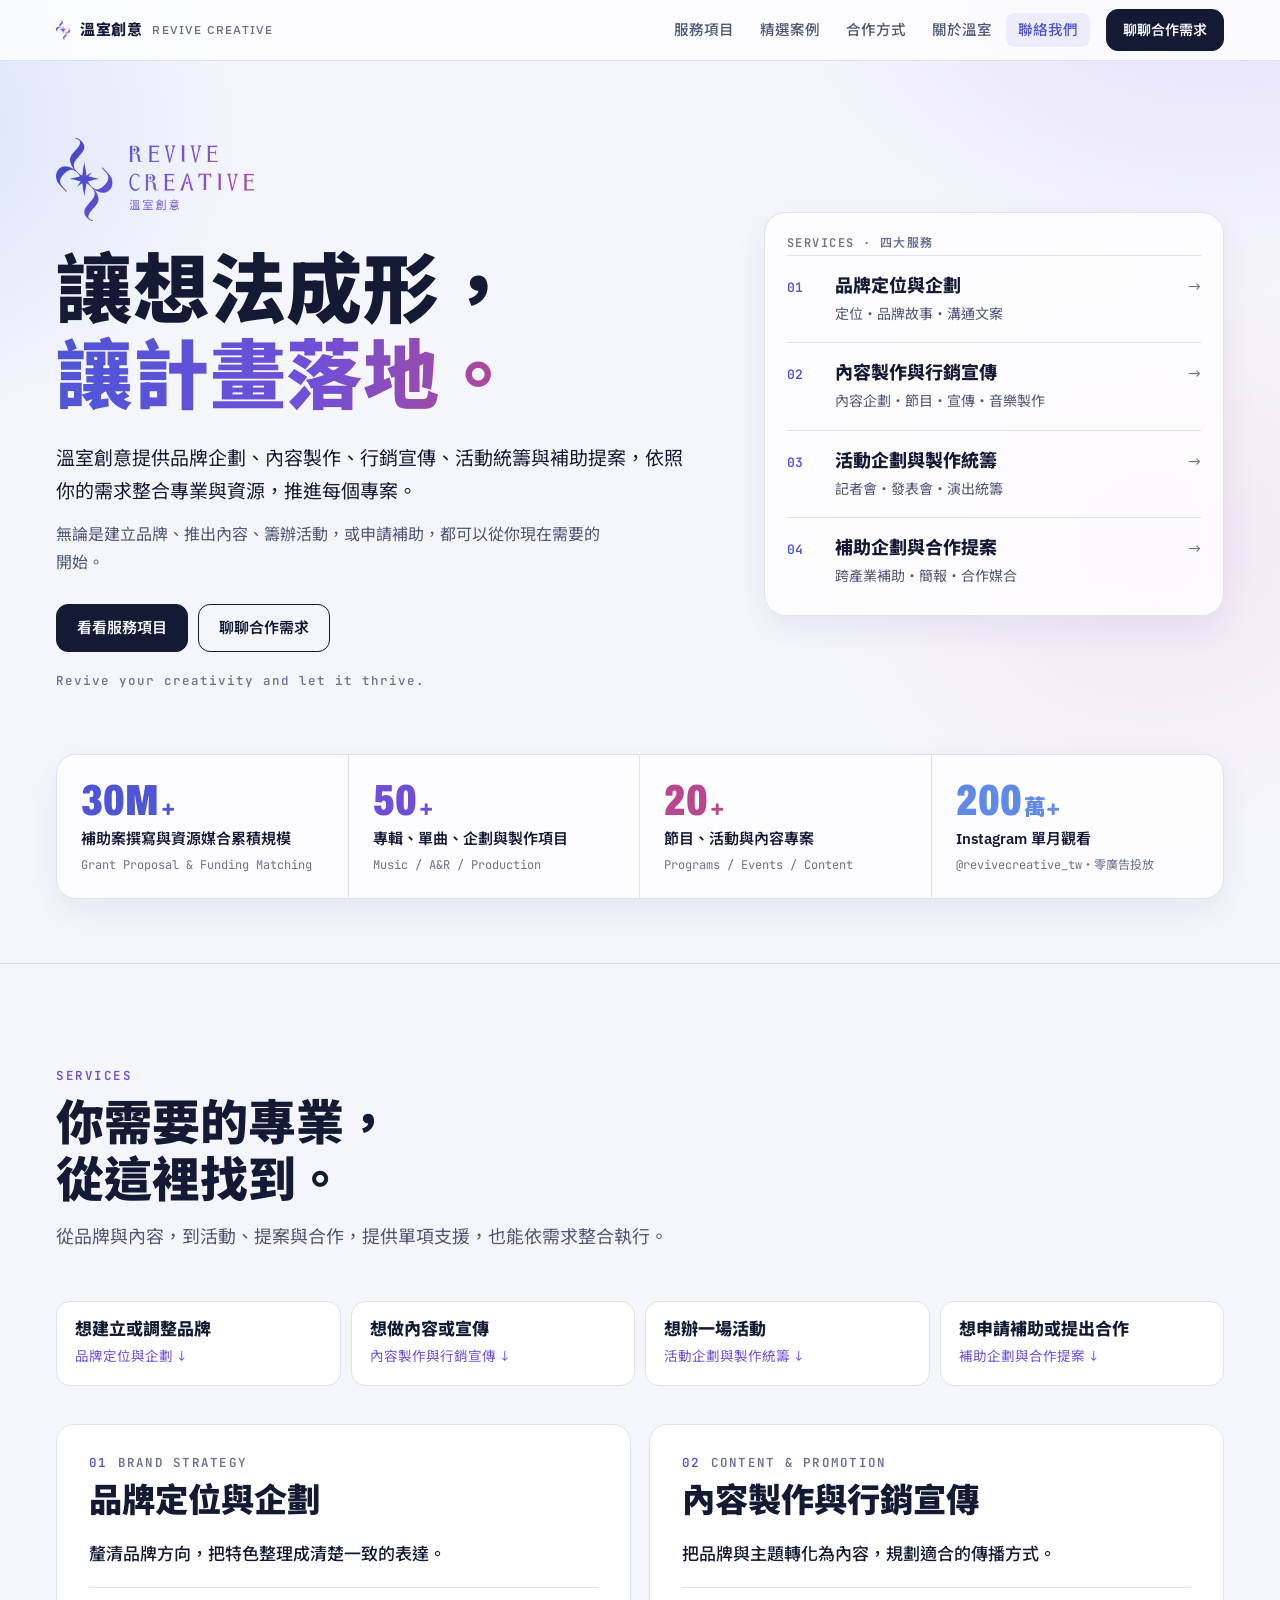
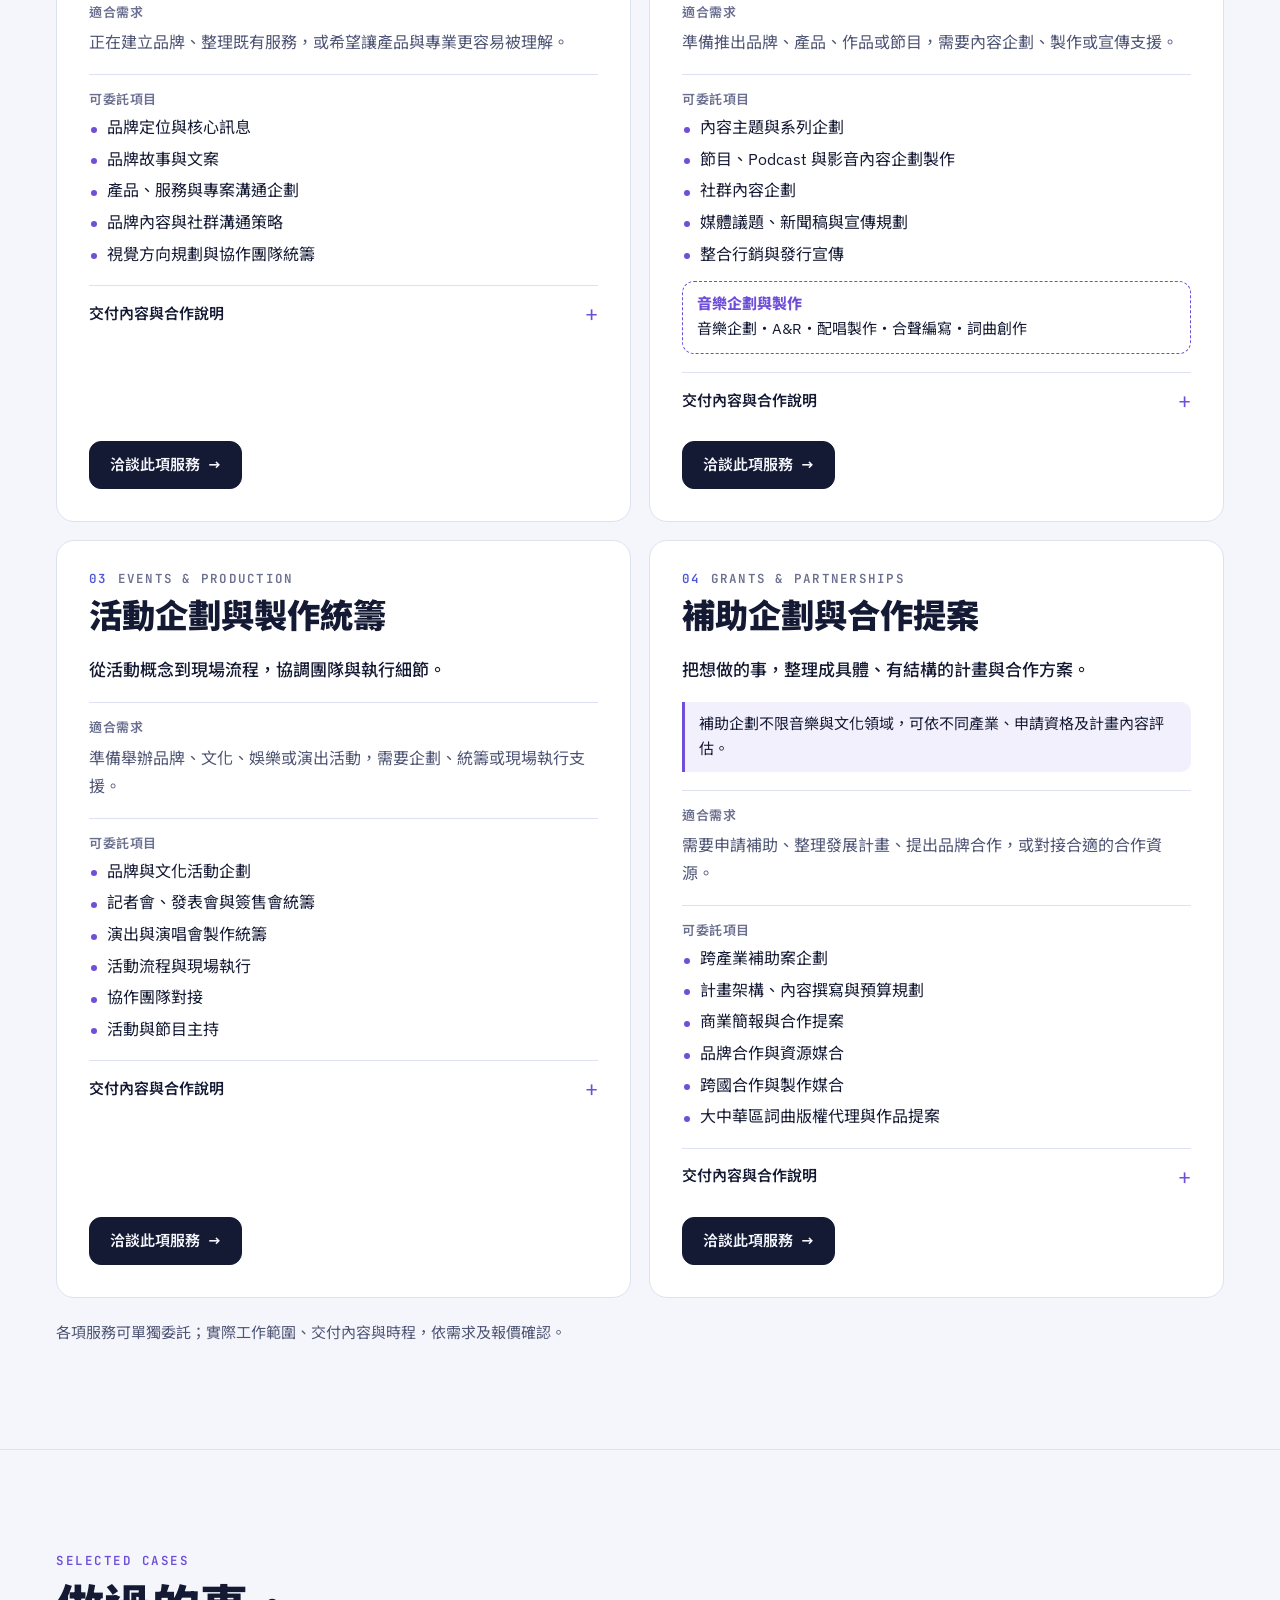
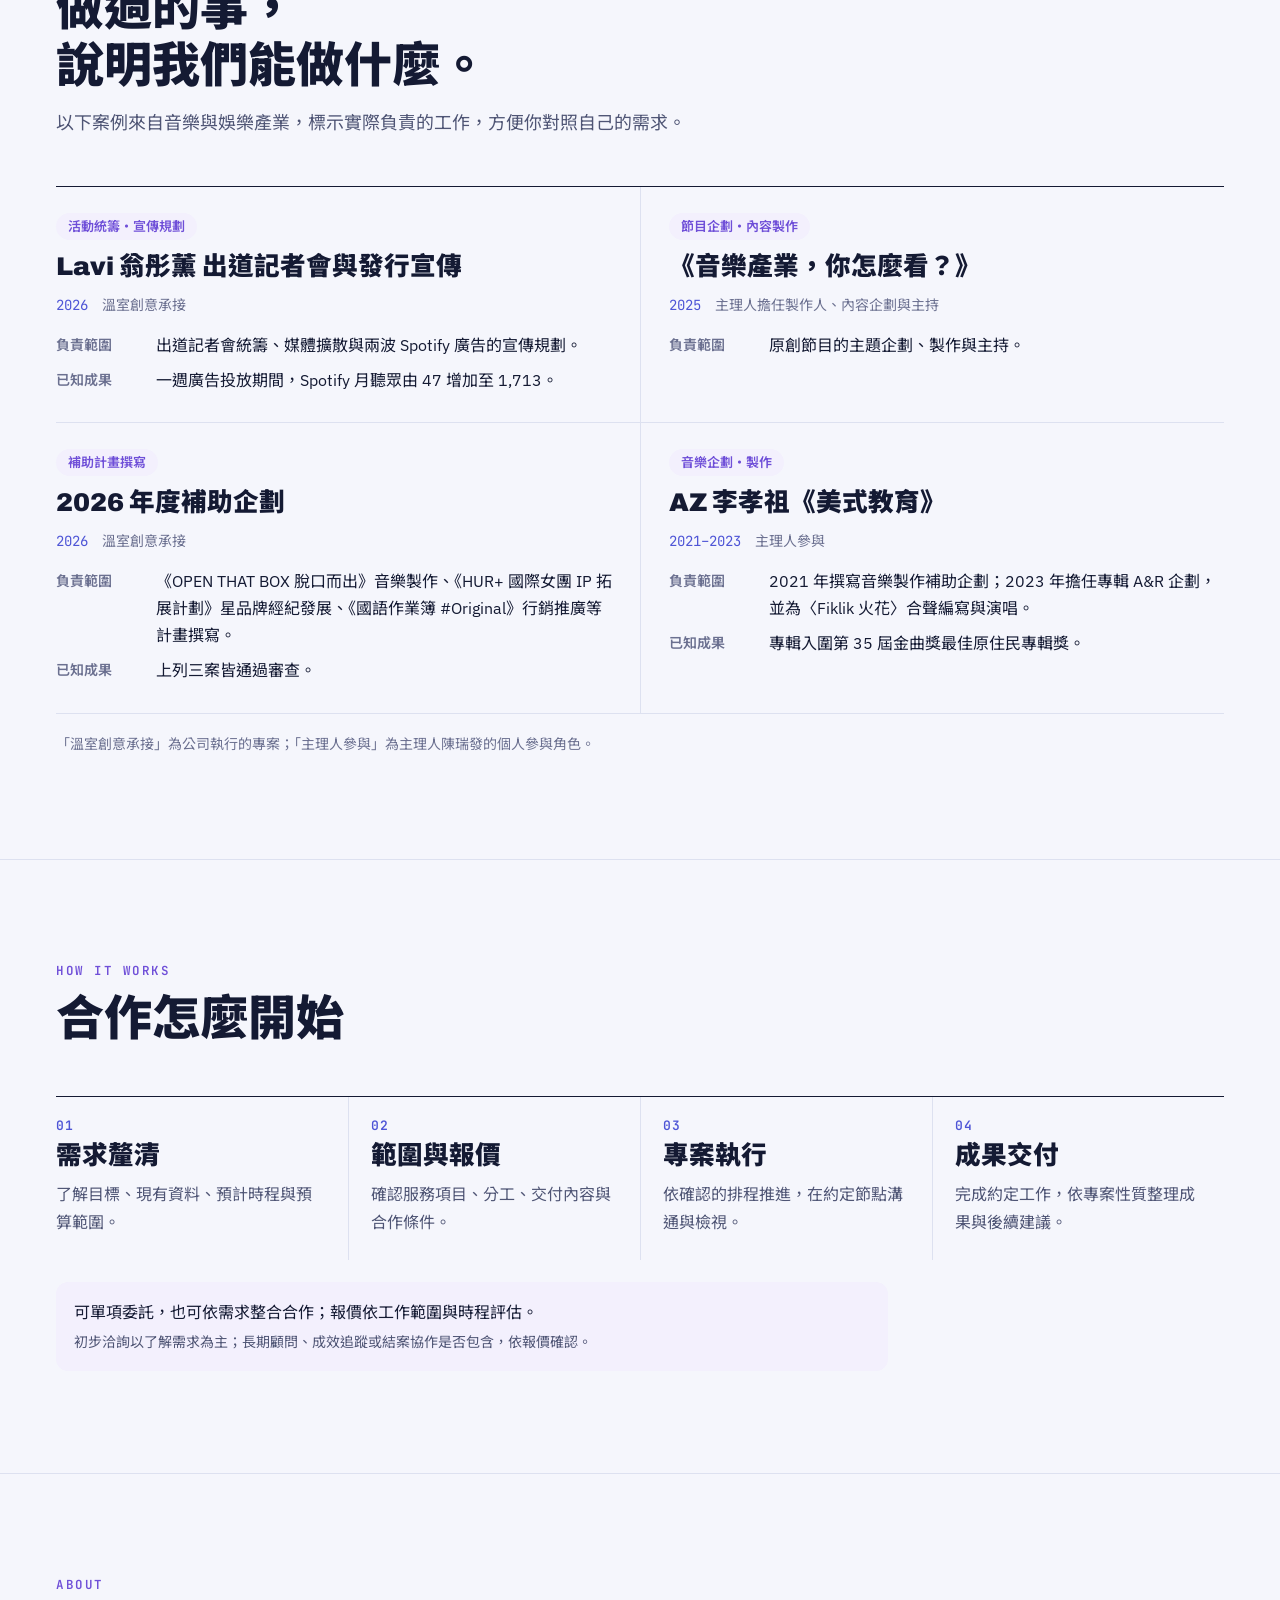
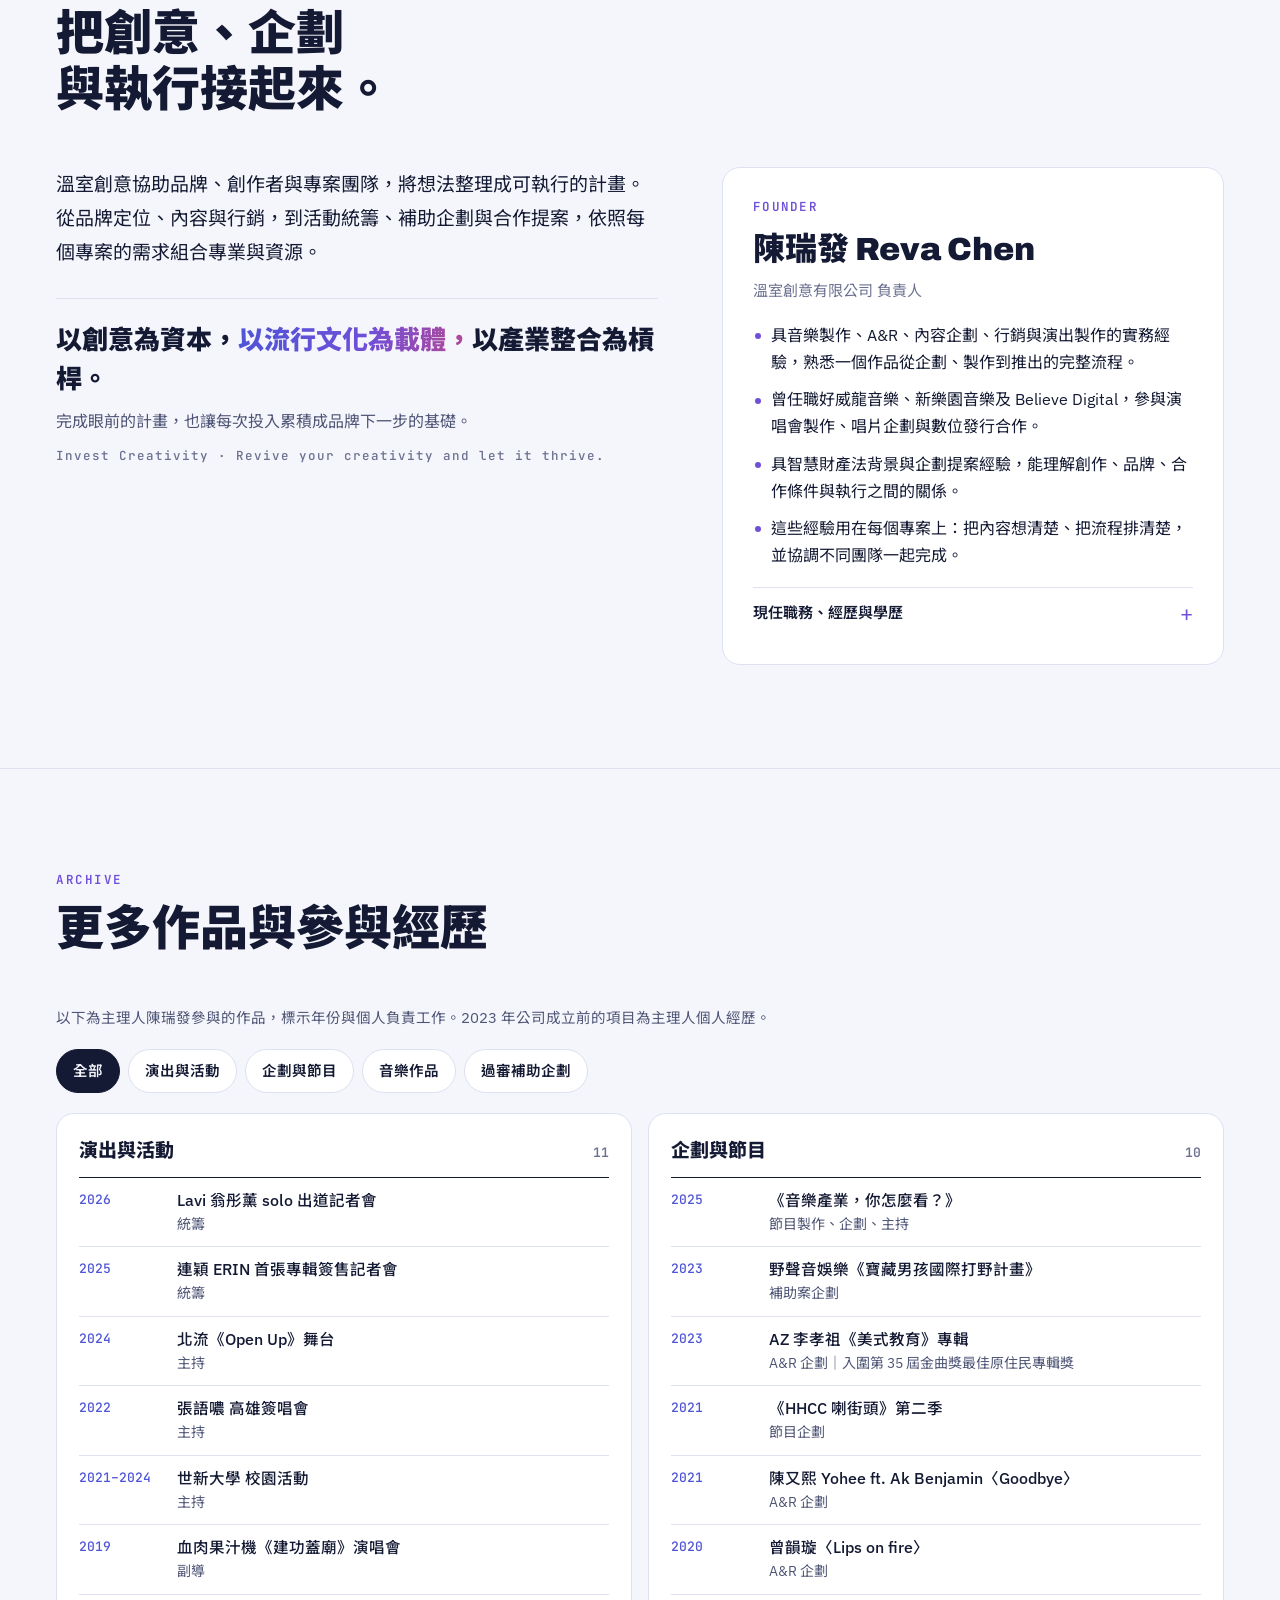
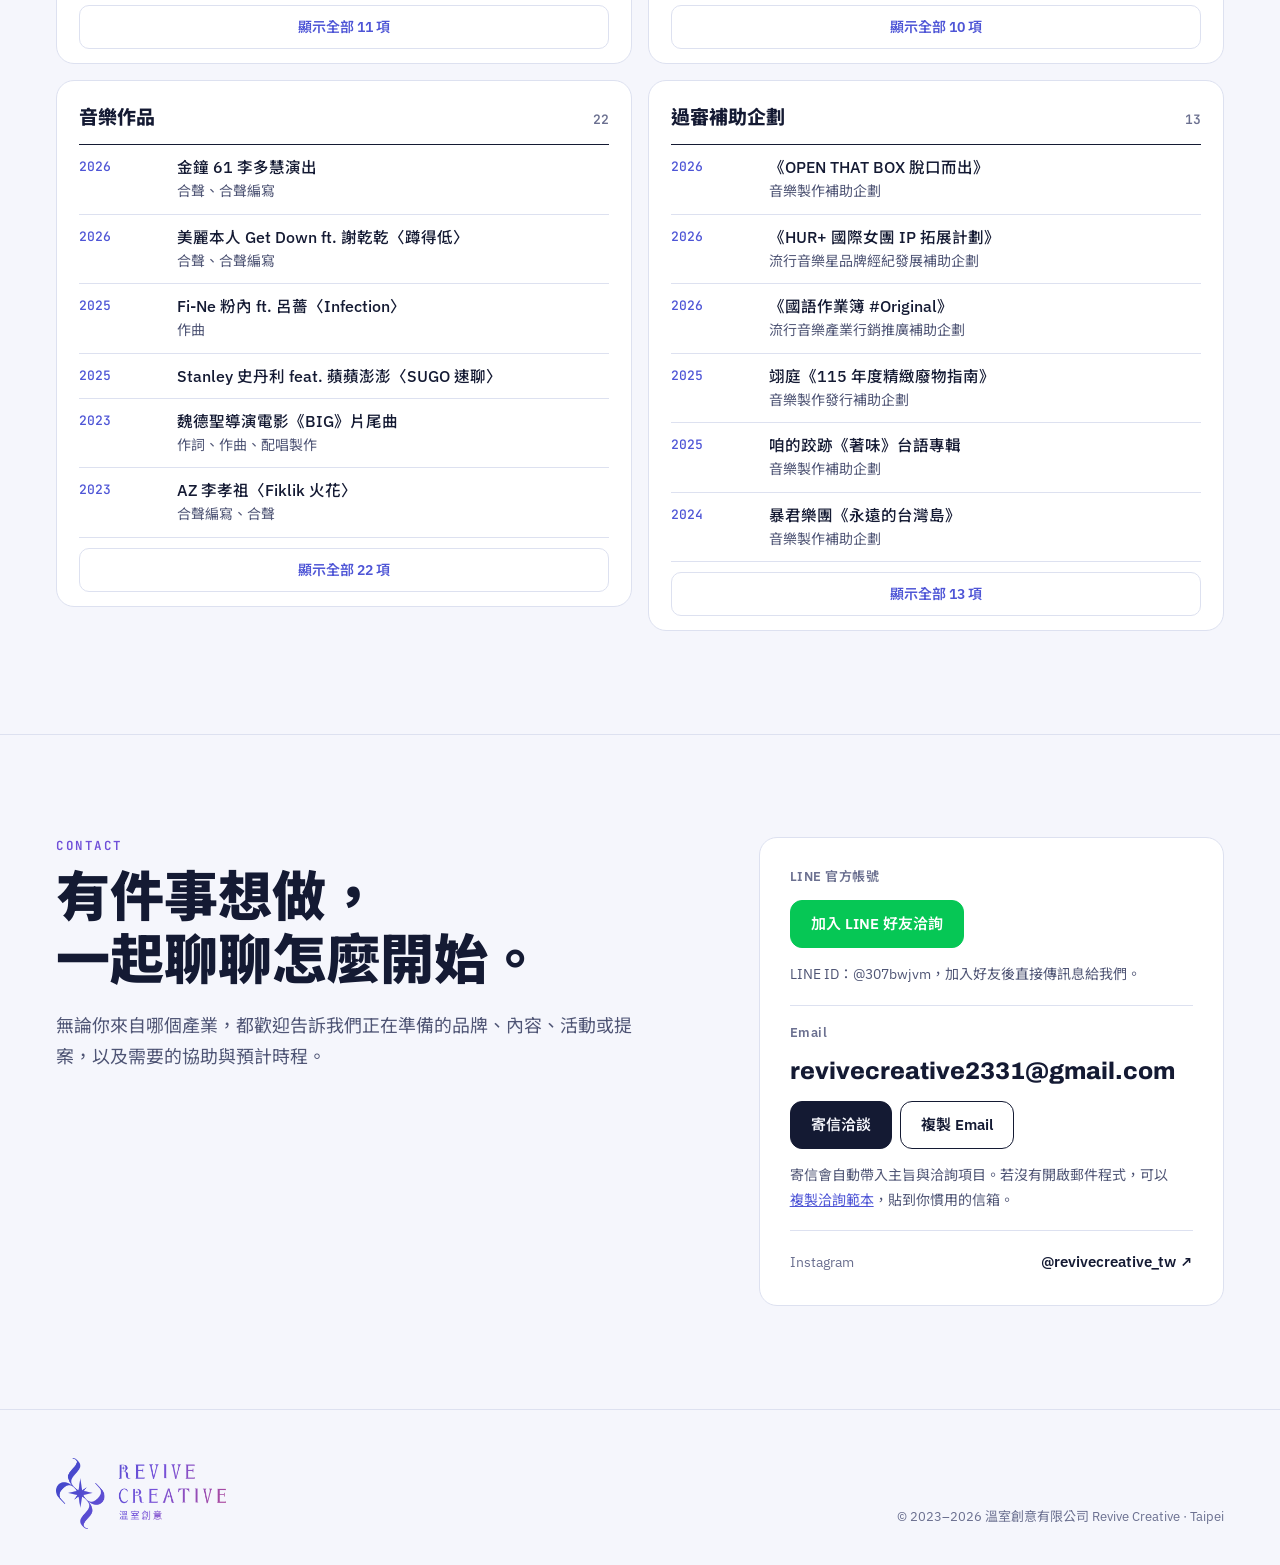
==== commit 675b0f8e: "Update index.html" ====
--- a/index.html
+++ b/index.html
@@ -245,6 +245,7 @@
 .cbox hr{border:0;border-top:1px solid var(--line);margin:4px 0}
 .ig{display:flex;justify-content:space-between;align-items:center;gap:10px;text-decoration:none;font-size:15px}
 .ig span{color:var(--faint);font-size:14px}
+.btn.line{background:#06C755;border-color:#06C755;color:#fff}.btn.line:hover{background:#05A648;border-color:#05A648;color:#fff}
 .ig b{font-weight:600}
 .ig:hover b{color:var(--accent)}
 .toast{position:fixed;left:50%;bottom:calc(24px + env(safe-area-inset-bottom,0px));transform:translate(-50%,20px);opacity:0;background:var(--ink);color:var(--paper);font:600 14.5px/1.4 var(--f-body);padding:12px 18px;border-radius:12px;box-shadow:var(--shadow);pointer-events:none;transition:opacity .2s,transform .2s;z-index:80;max-width:calc(100% - 32px)}
@@ -537,6 +538,10 @@
 <p class="picked" id="picked">想洽談的服務：<b id="picked-name"></b><button type="button" id="picked-clear">清除</button></p>
 </div>
 <div class="cbox">
+<span class="lbl" style="margin:0">LINE 官方帳號</span>
+<div class="row"><a class="btn line" href="https://line.me/R/ti/p/@307bwjvm" target="_blank" rel="noopener">加入 LINE 好友洽詢</a></div>
+<p class="hint">LINE ID：@307bwjvm，加入好友後直接傳訊息給我們。</p>
+<hr>
 <span class="lbl" style="margin:0">Email</span>
 <span class="mail" id="mail">revivecreative2331@gmail.com</span>
 <div class="row">
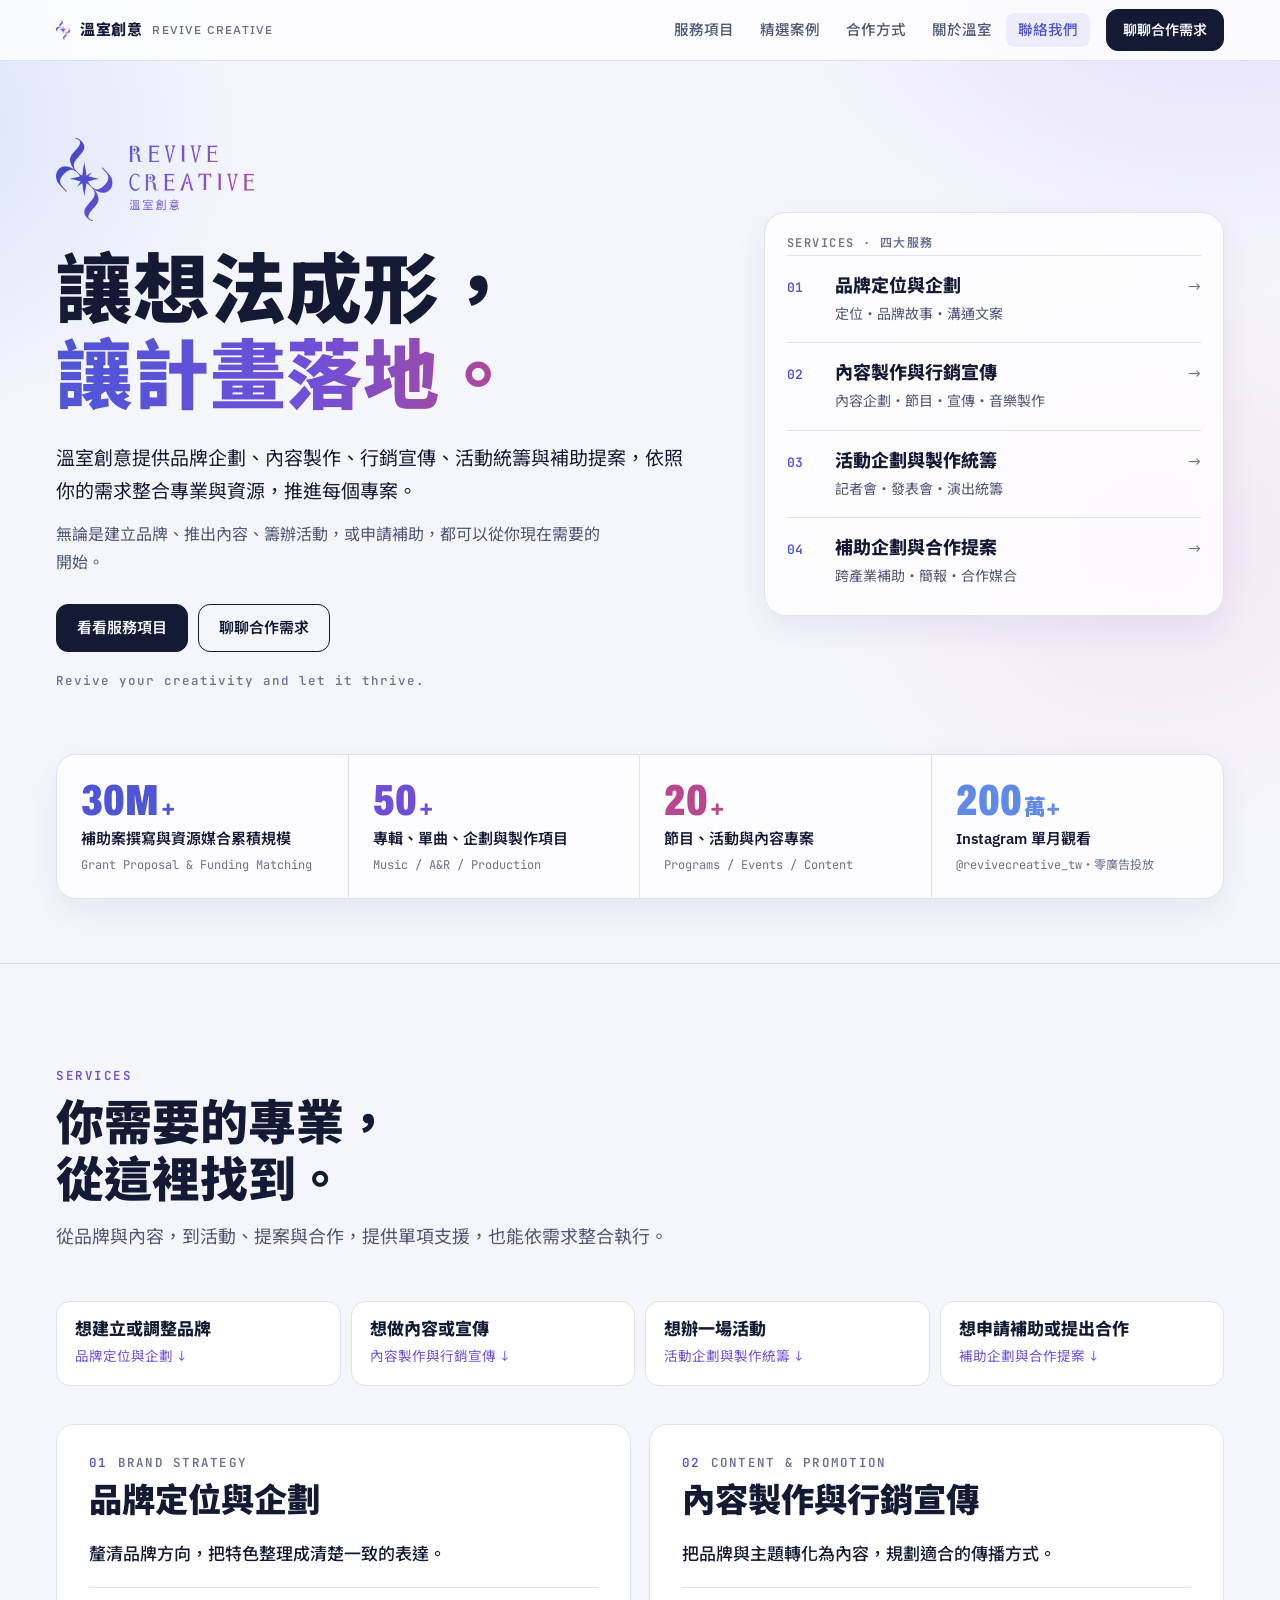
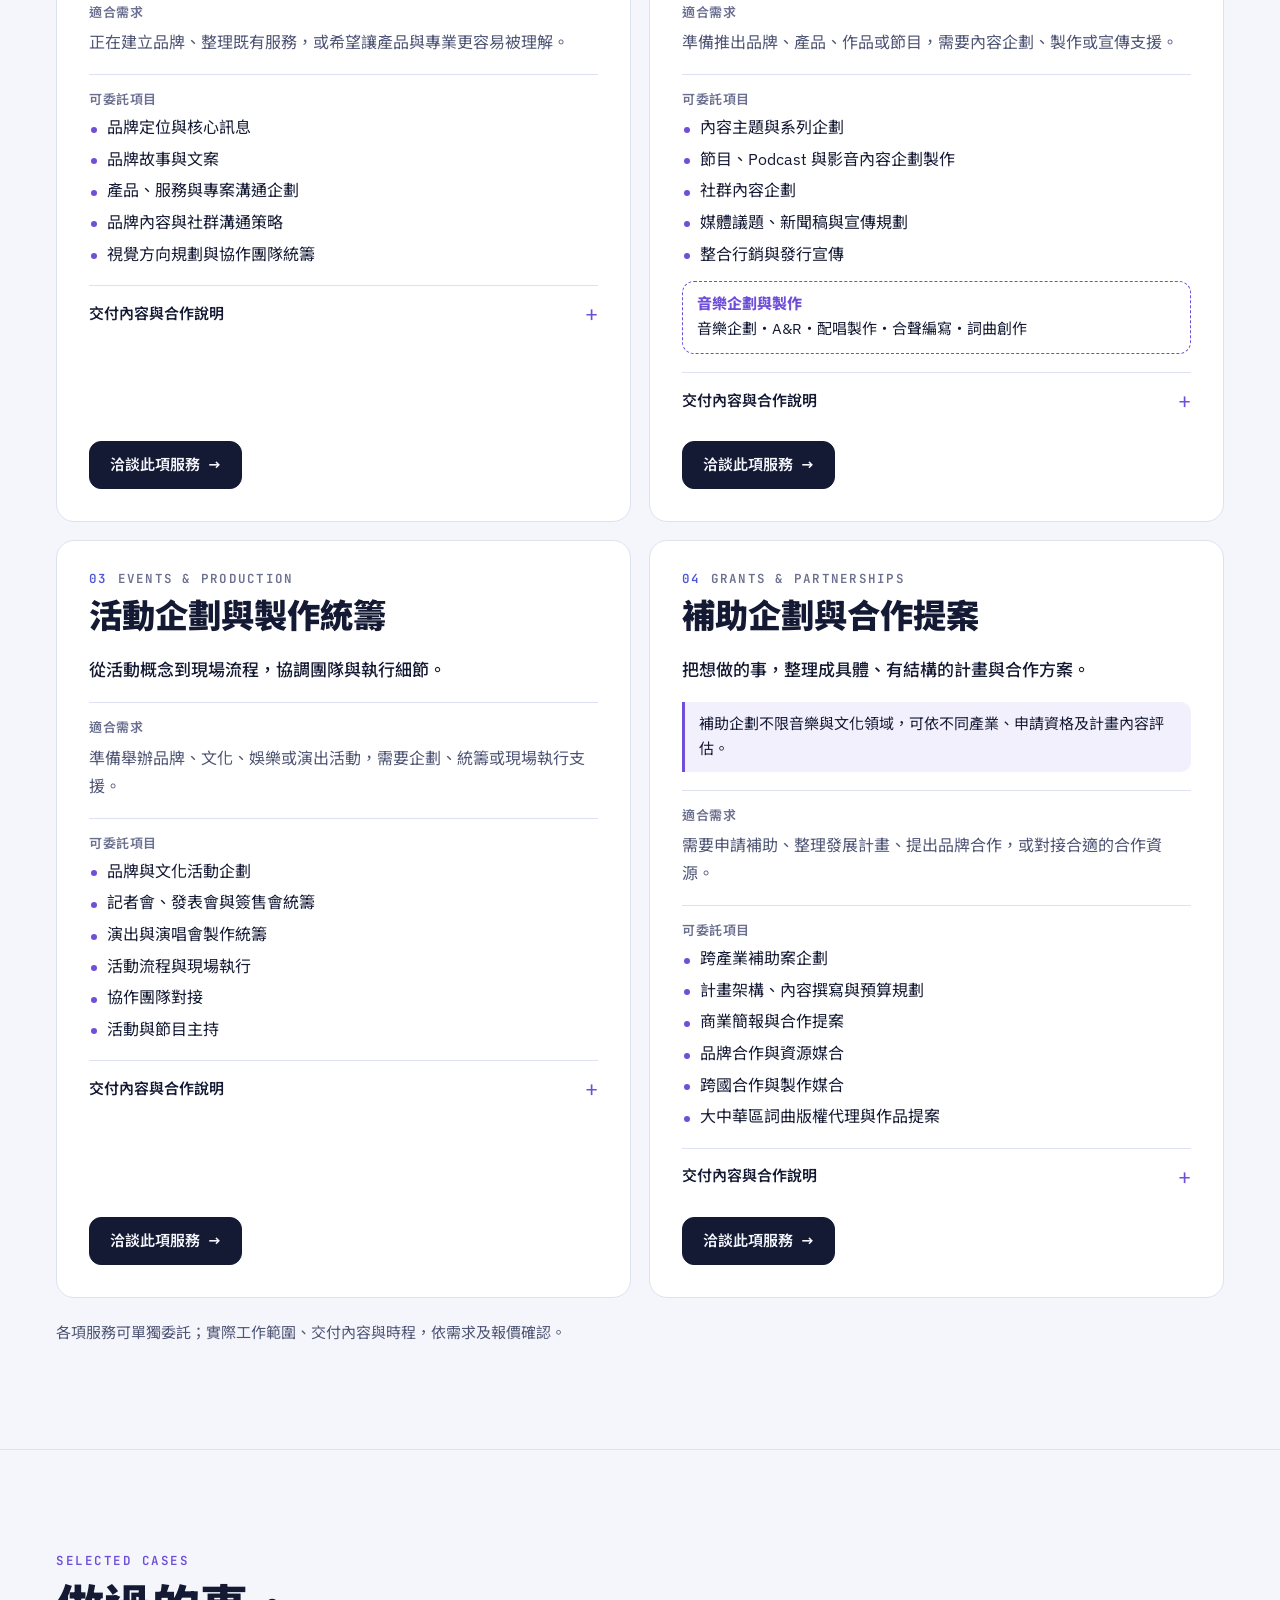
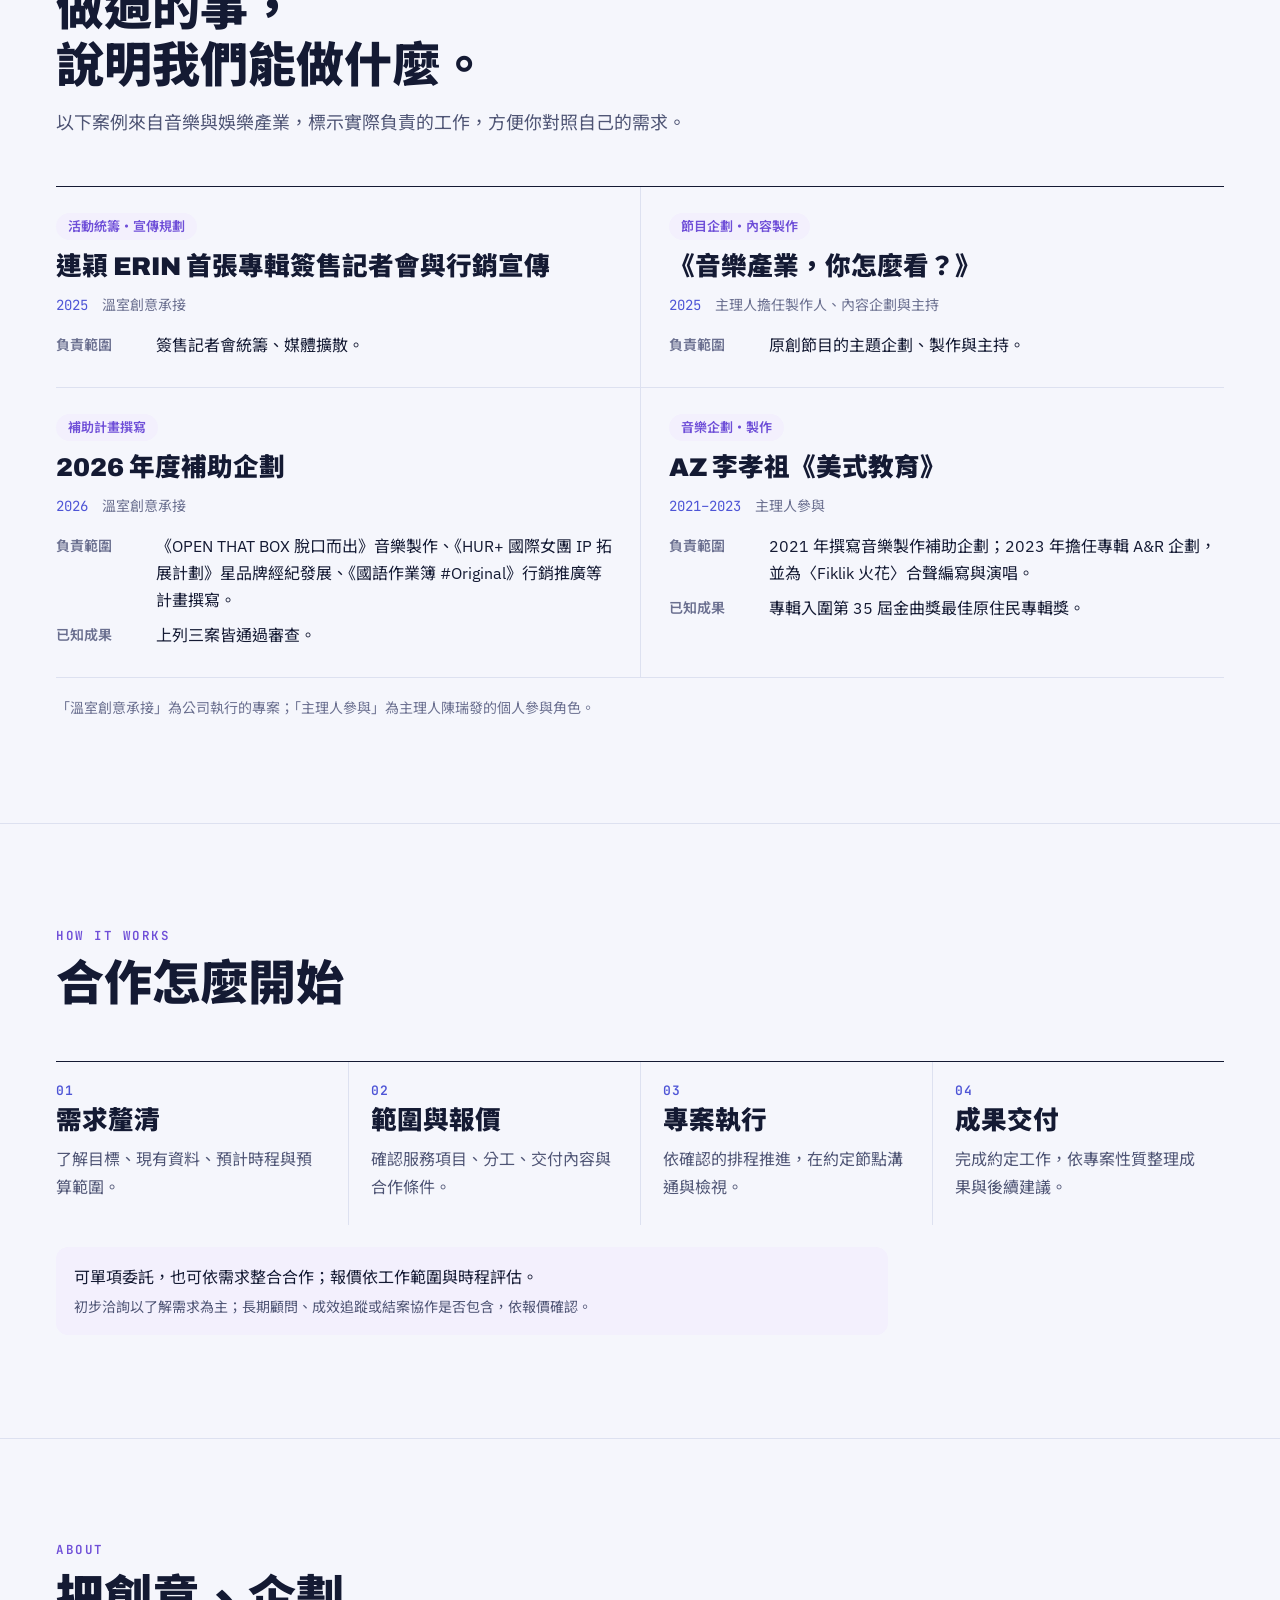
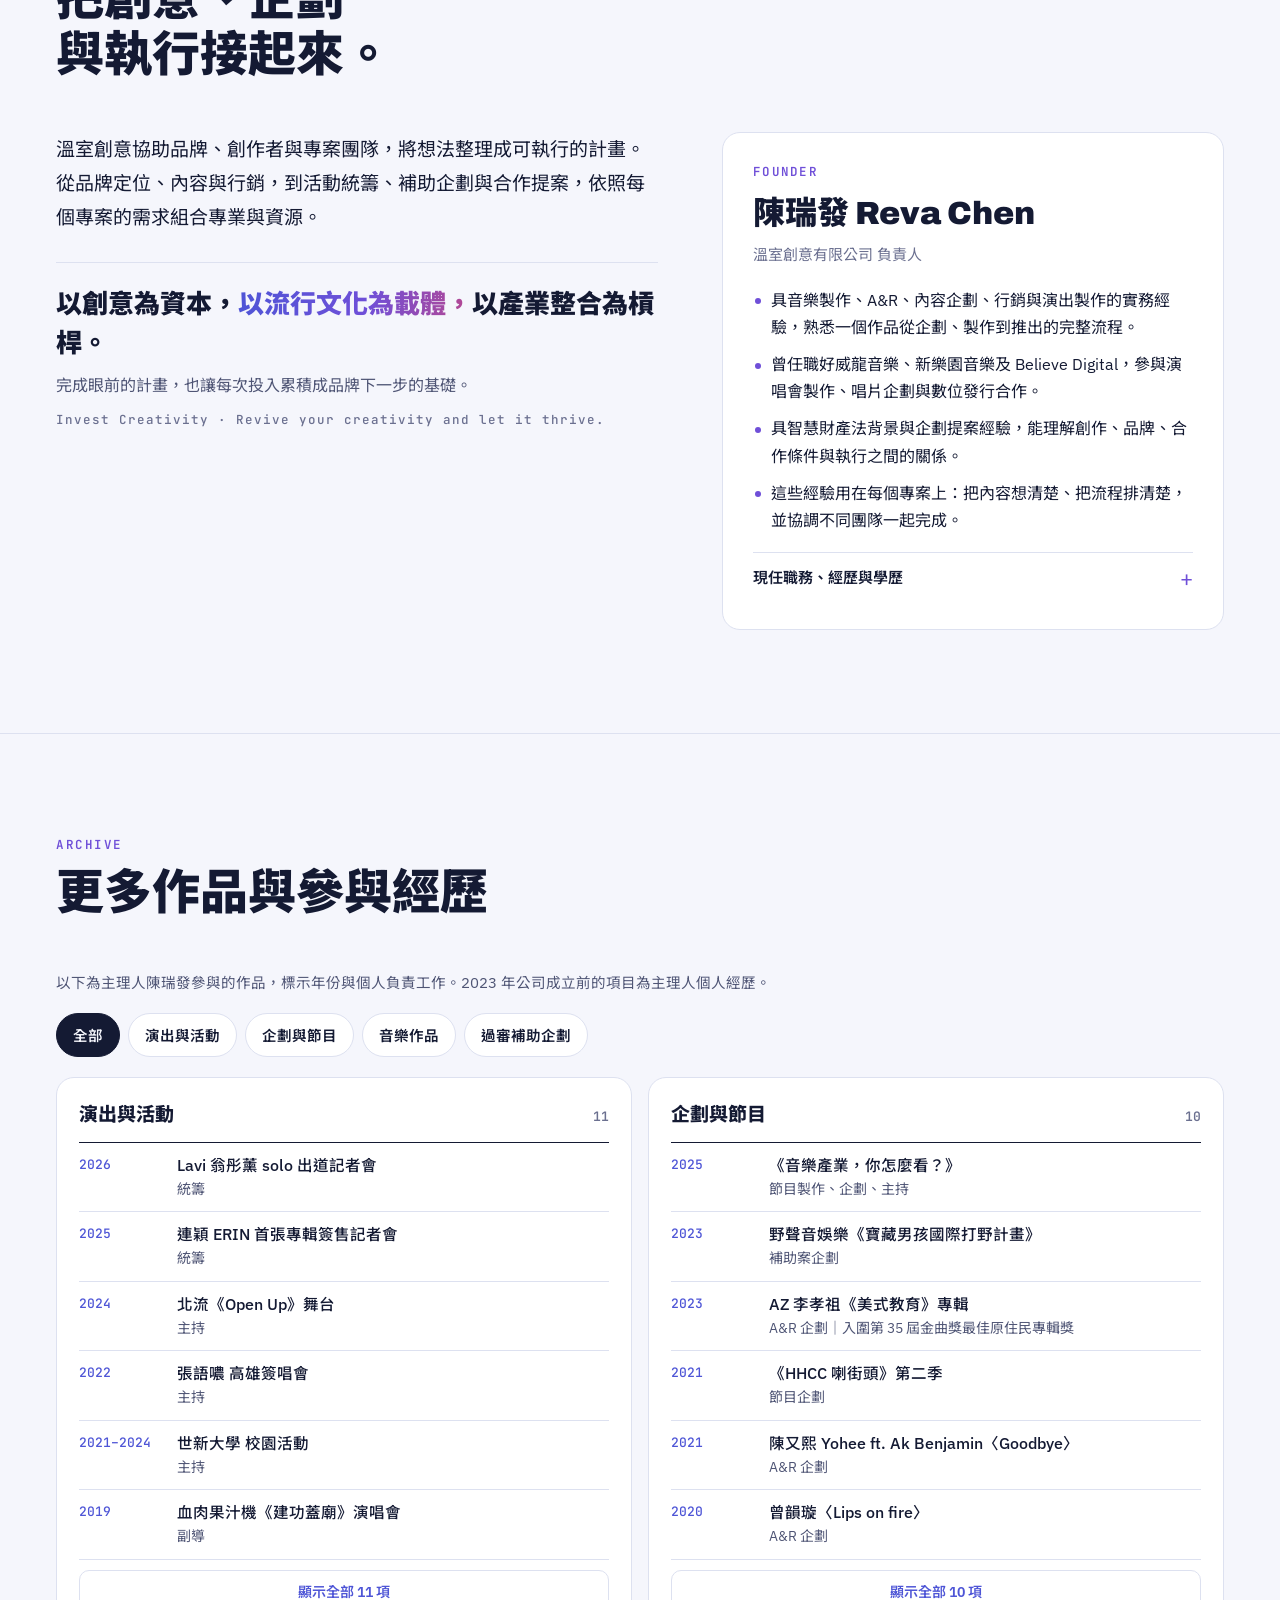
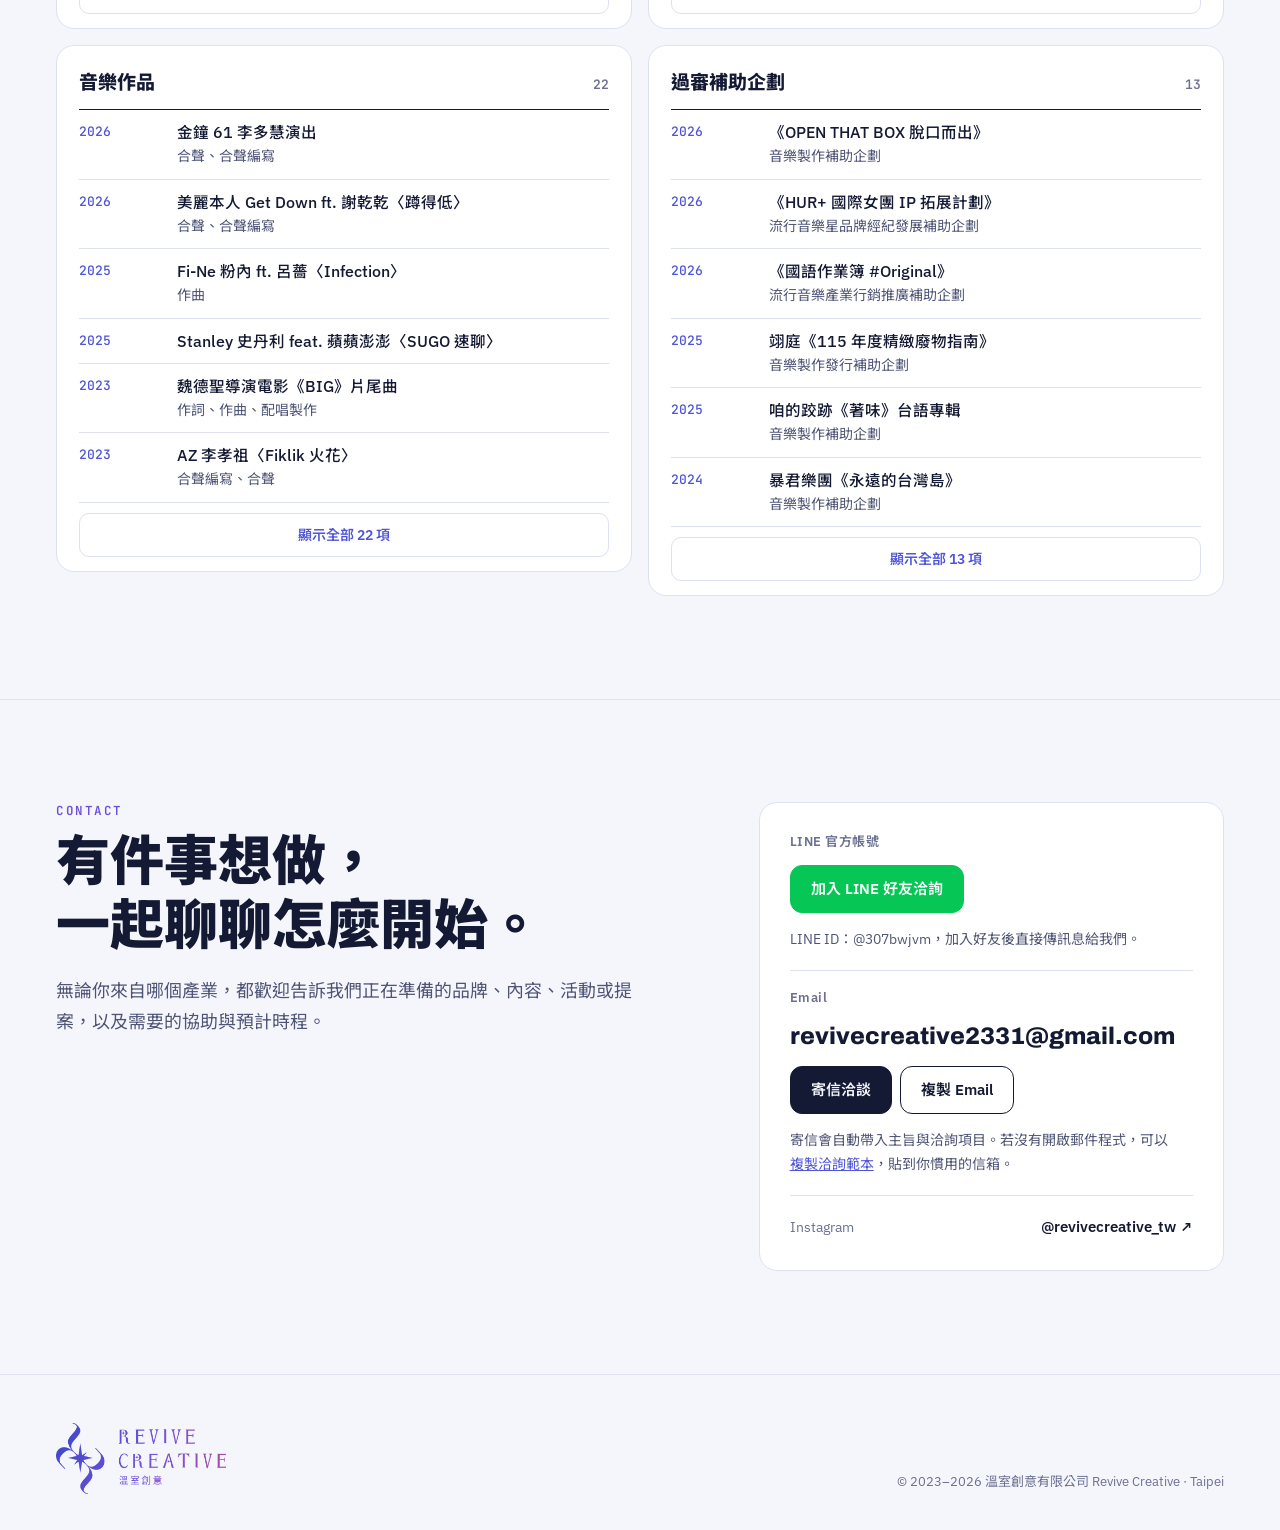
==== commit 7b6bd49f: "Update index.html" ====
--- a/index.html
+++ b/index.html
@@ -392,11 +392,10 @@
 <div class="cases">
 <article class="case">
 <p class="case-tag">活動統籌・宣傳規劃</p>
-<h3>Lavi 翁彤薰 出道記者會與發行宣傳</h3>
-<p class="case-meta"><span class="num">2026</span><span>溫室創意承接</span></p>
+<h3>連穎 ERIN 首張專輯簽售記者會與行銷宣傳</h3>
+<p class="case-meta"><span class="num">2025</span><span>溫室創意承接</span></p>
 <dl>
-<div class="c-row"><dt>負責範圍</dt><dd>出道記者會統籌、媒體擴散與兩波 Spotify 廣告的宣傳規劃。</dd></div>
-<div class="c-row"><dt>已知成果</dt><dd>一週廣告投放期間，Spotify 月聽眾由 47 增加至 1,713。</dd></div>
+<div class="c-row"><dt>負責範圍</dt><dd>簽售記者會統籌、媒體擴散。</dd></div>
 </dl>
 </article>
 <article class="case">
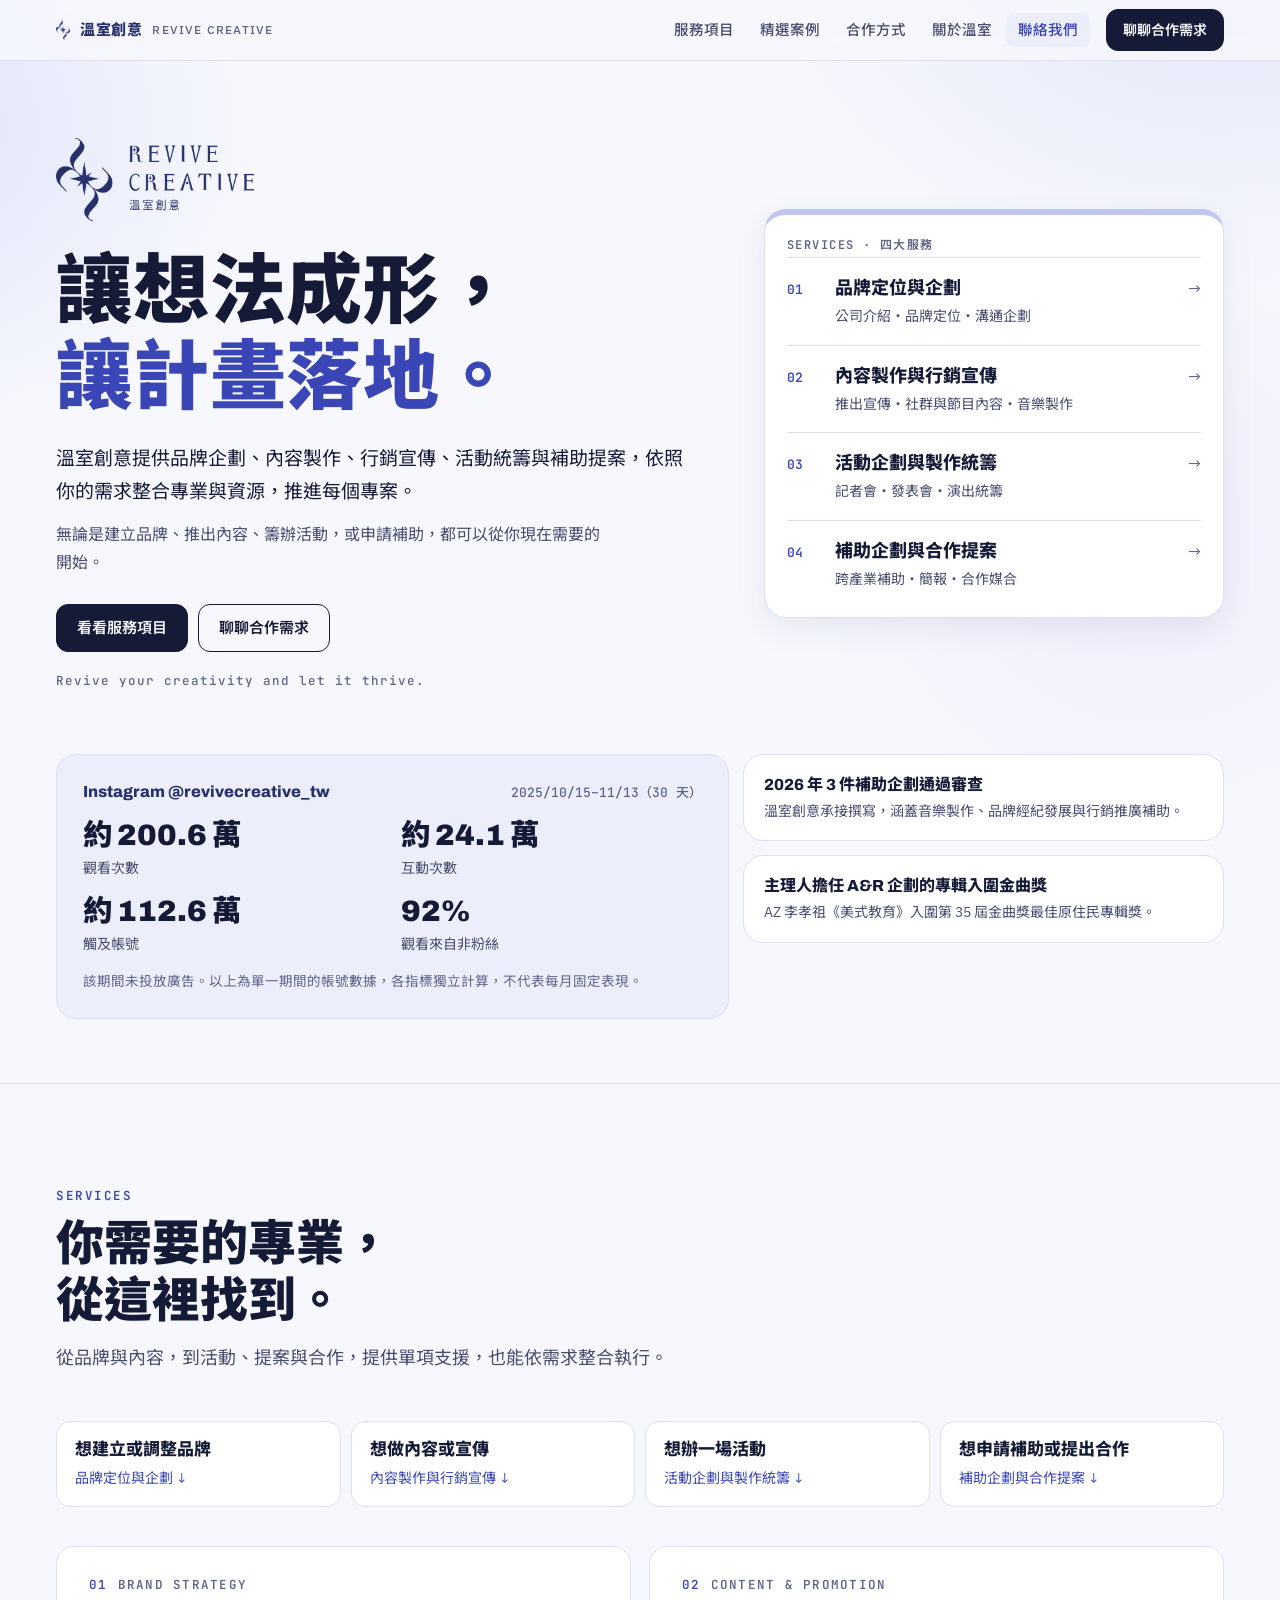
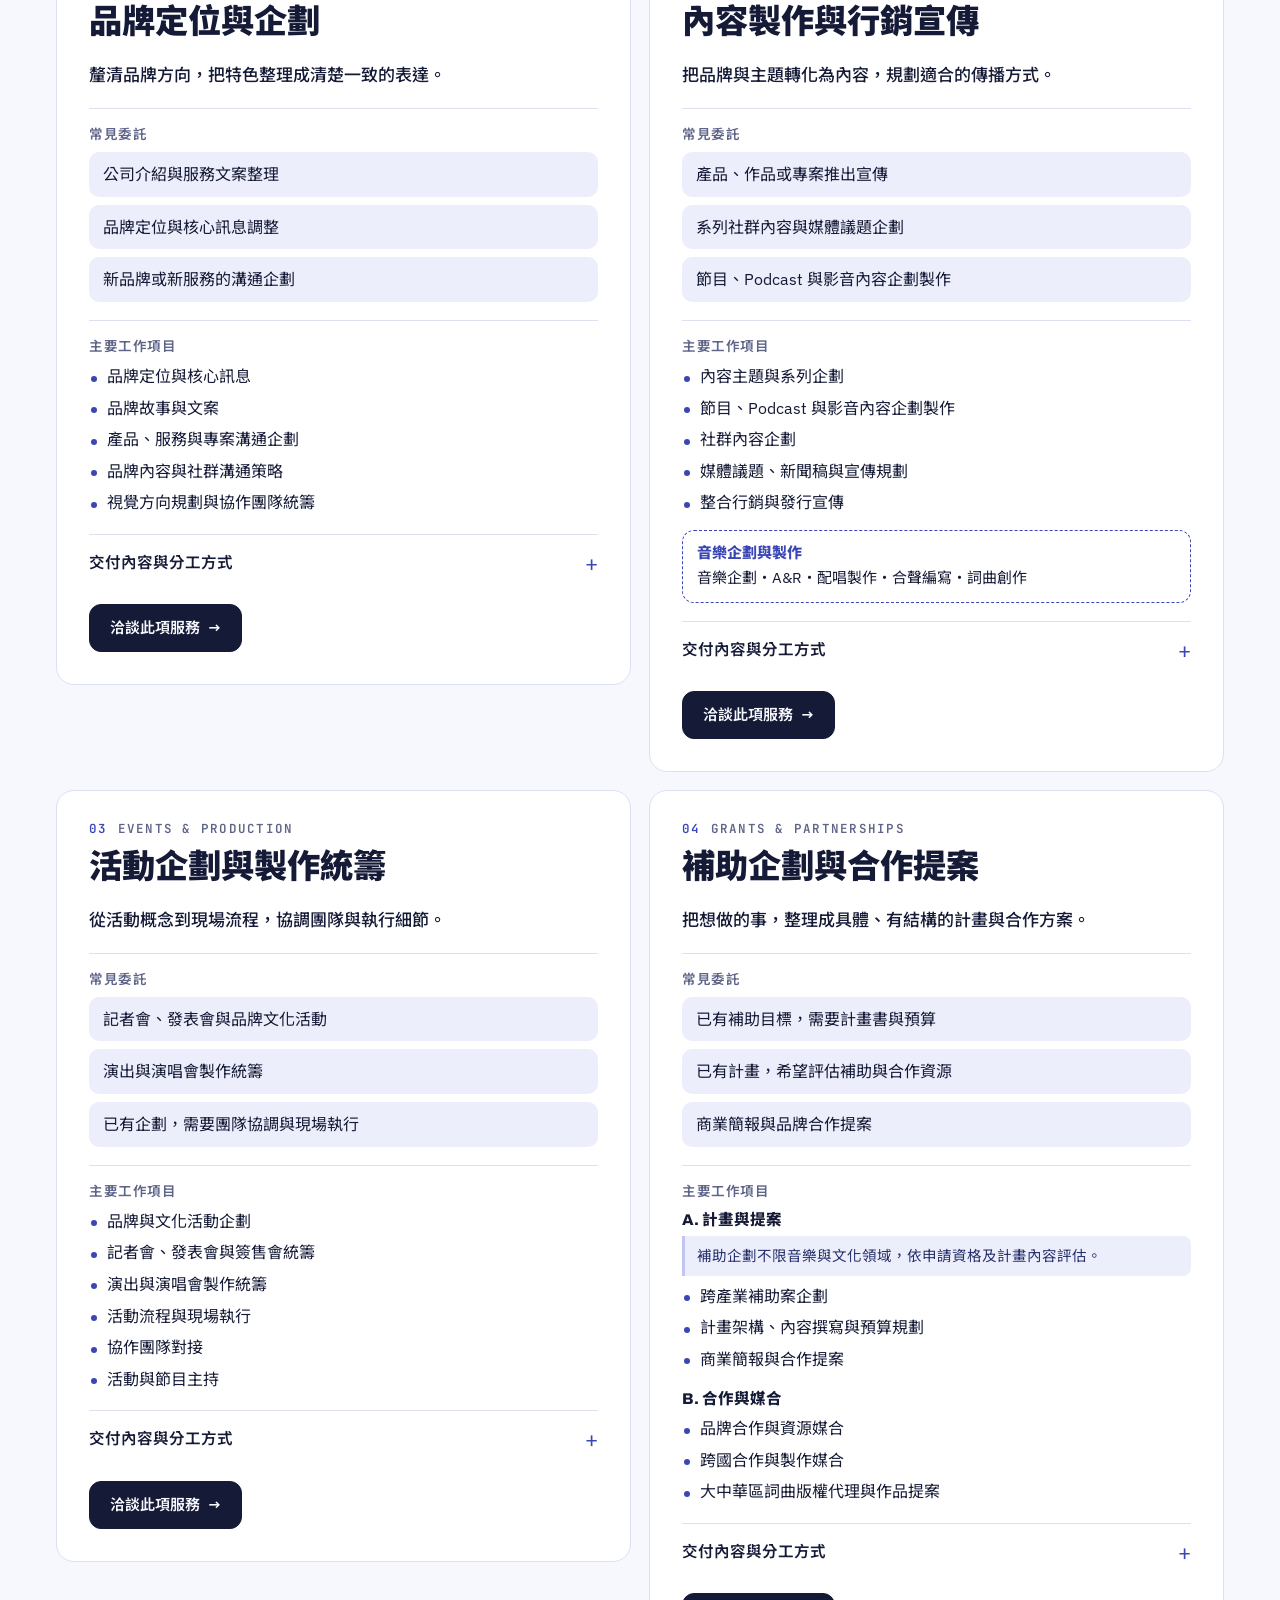
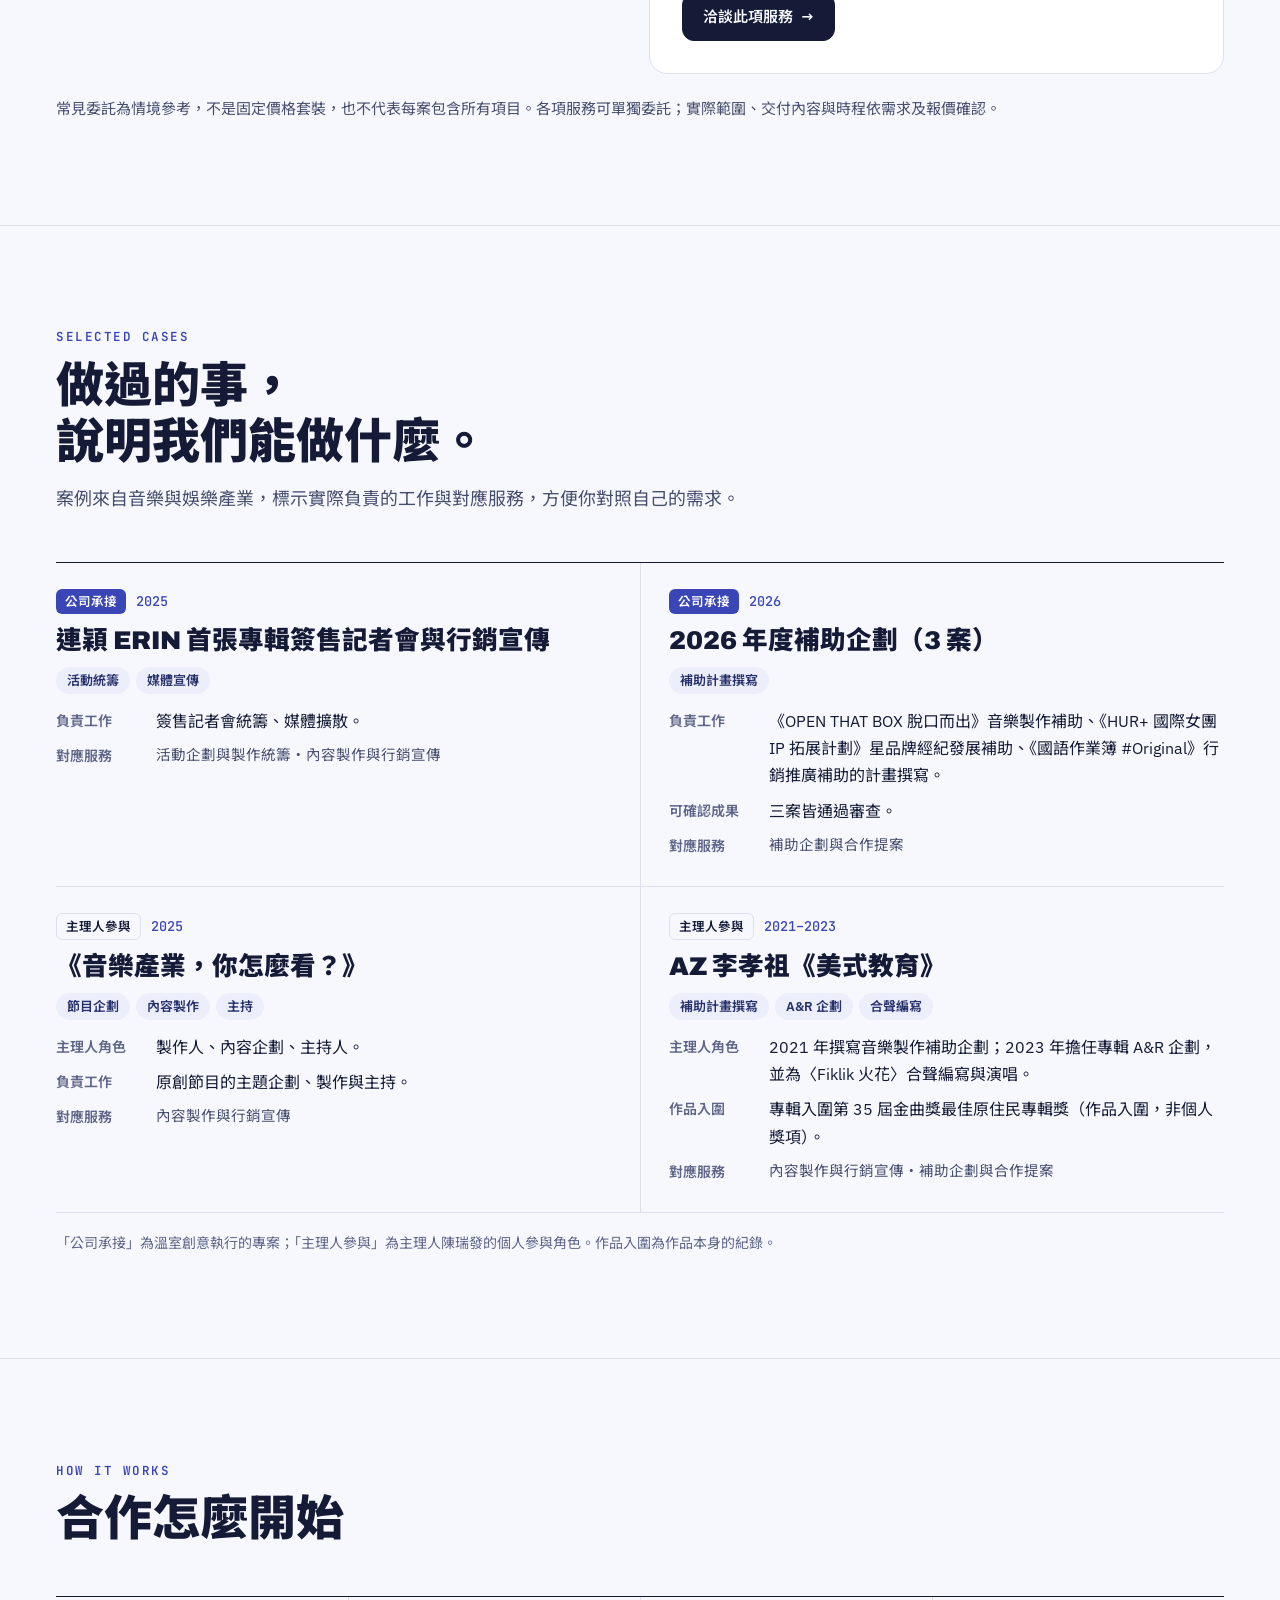
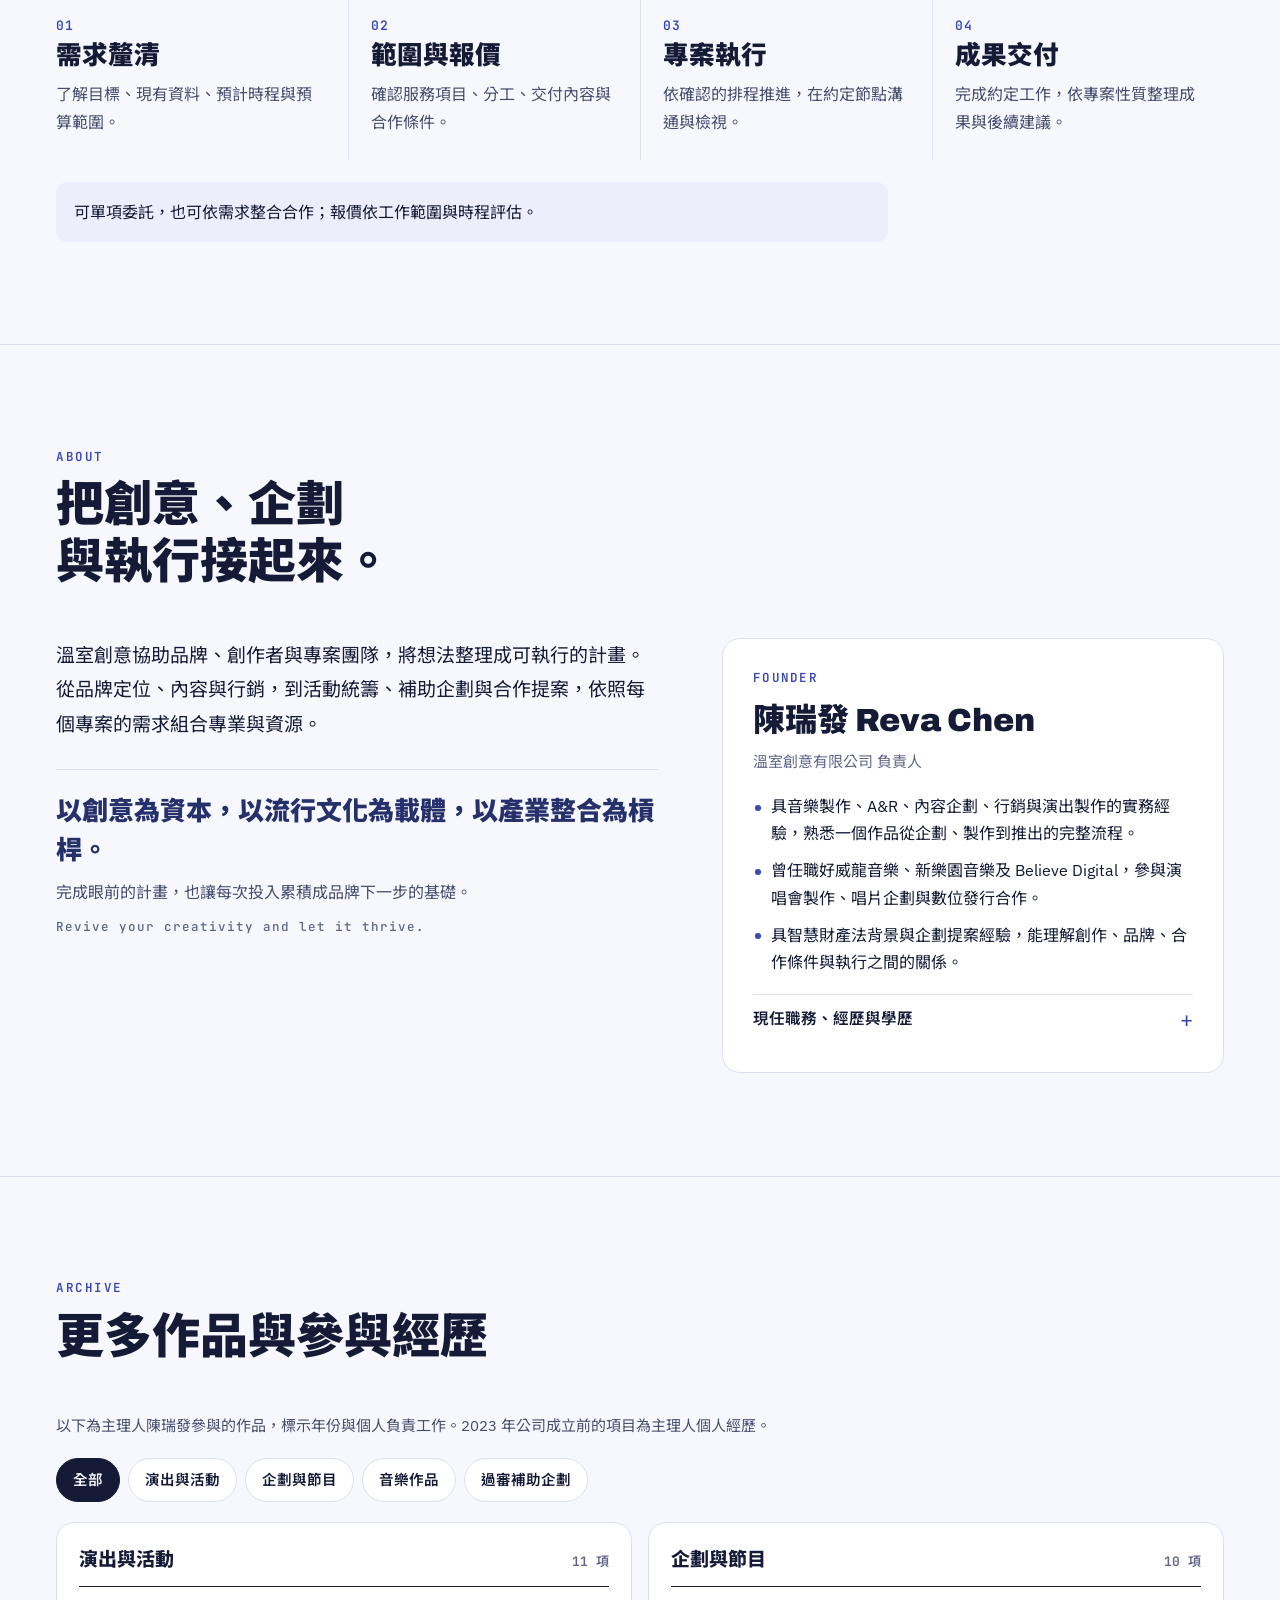
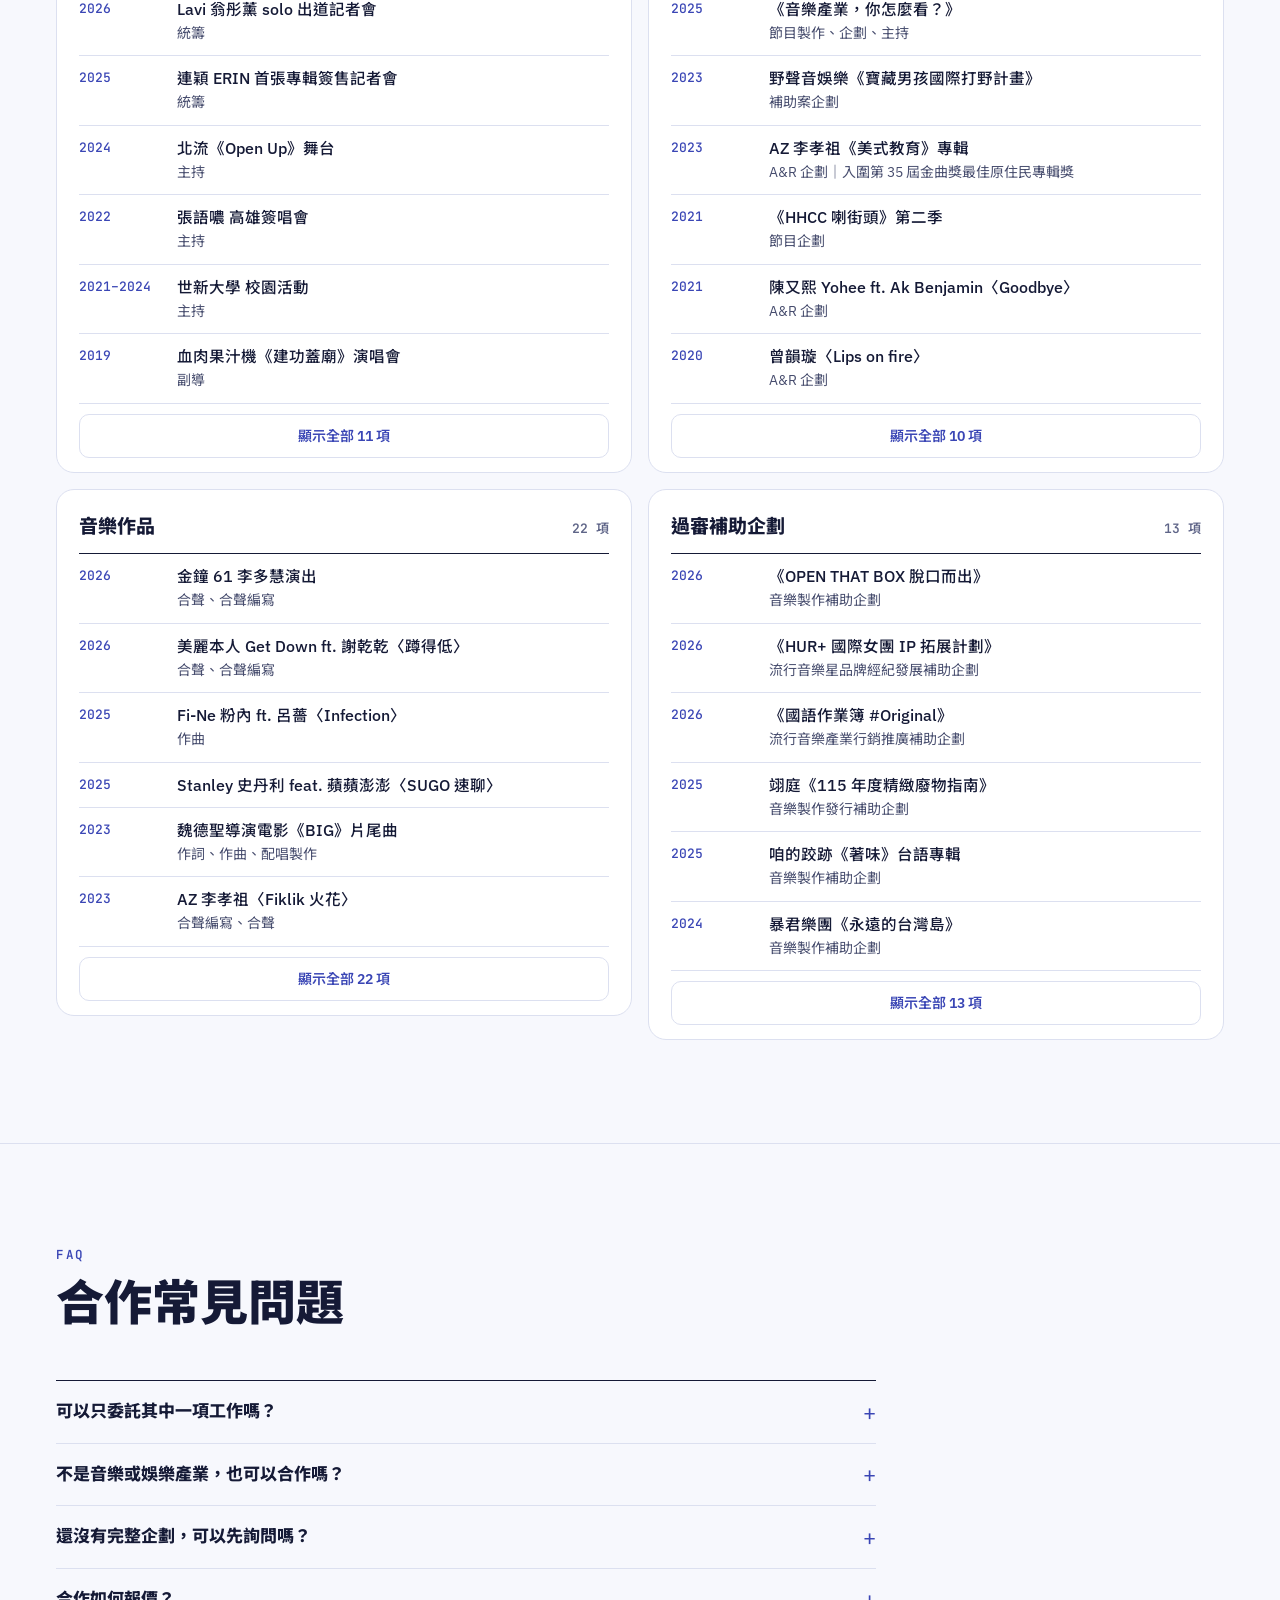
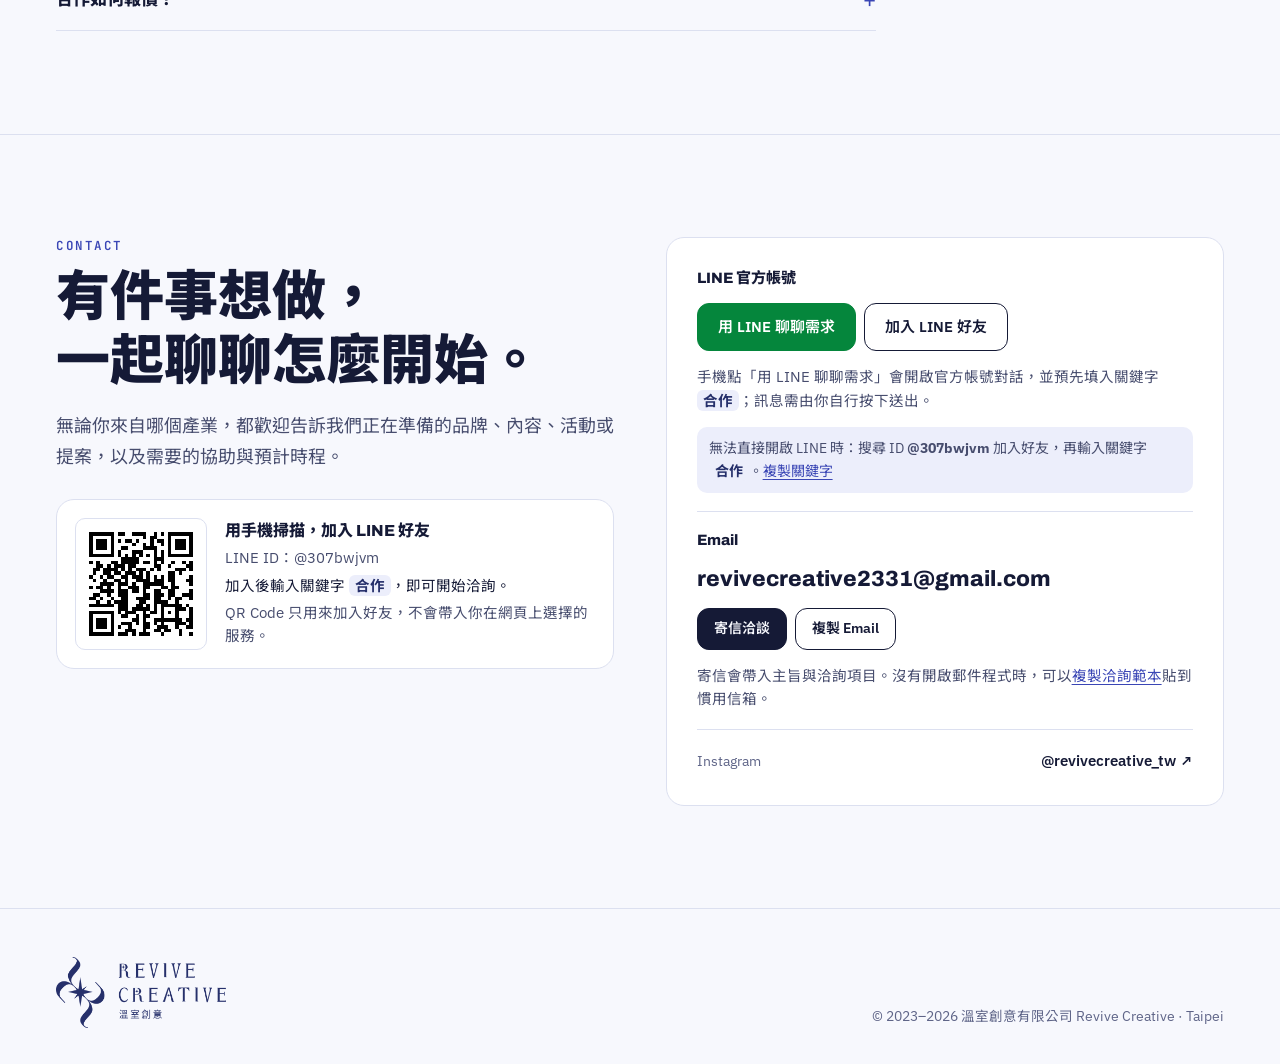
==== commit 2491a333: "Service structure, LINE keyword links, QR, FAQ, brand blue, remove visitor counter" ====
--- a/index.html
+++ b/index.html
@@ -3,41 +3,49 @@
 <head>
 <meta charset="utf-8">
 <meta name="viewport" content="width=device-width,initial-scale=1,viewport-fit=cover">
-<meta property="og:title" content="溫室創意 Revive Creative">
-<meta property="og:description" content="品牌企劃、內容製作、行銷宣傳、活動統籌與補助提案，依照你的需求整合專業與資源，推進每個專案。">
-<meta property="og:type" content="website">
-<meta property="og:image" content="logo-lockup.png">
-<link rel="icon" type="image/png" href="logo-mark.png">
 <style>:root{padding-top:env(safe-area-inset-top,0px);padding-bottom:env(safe-area-inset-bottom,0px)}body{margin:0}img{max-width:100%}[hidden]{display:none!important}</style>
 <title>溫室創意 Revive Creative</title>
 <meta name="claude:viewport-fit-sides" content="cover">
-<meta name="description" content="溫室創意提供品牌企劃、內容製作、行銷宣傳、活動統籌與補助提案，依照需求整合專業與資源，推進每個專案。">
+<meta name="description" content="溫室創意提供品牌企劃、內容製作、行銷宣傳、活動統籌與補助提案，依照你的需求整合專業與資源，推進每個專案。">
+<meta property="og:type" content="website">
+<meta property="og:url" content="https://revachen.github.io/revive-creative/">
+<meta property="og:title" content="溫室創意 Revive Creative">
+<meta property="og:description" content="品牌企劃、內容製作、行銷宣傳、活動統籌與補助提案，可單項委託，也能依需求整合執行。">
+<meta property="og:image" content="https://revachen.github.io/revive-creative/og-image.png">
+<meta property="og:image:width" content="1200">
+<meta property="og:image:height" content="630">
+<meta name="twitter:card" content="summary_large_image">
+<meta name="twitter:image" content="https://revachen.github.io/revive-creative/og-image.png">
+<link rel="icon" type="image/png" href="favicon.png">
 <link rel="preconnect" href="https://fonts.googleapis.com">
 <link rel="preconnect" href="https://fonts.gstatic.com" crossorigin>
 <link rel="stylesheet" href="https://fonts.googleapis.com/css2?family=Archivo:wdth,wght@62..125,400..900&family=IBM+Plex+Sans:wght@400;500;600&family=JetBrains+Mono:wght@400;600&family=Noto+Sans+TC:wght@400;500;700;900&display=swap">
 <style>
+/* Brand: light blue + white as primary identity (provisional #C0C6F0 sampled from the company deck; replace with official values when available).
+   Logo keeps the original mark/wordmark artwork, tinted with --logo. Purple is secondary accent only. */
 :root{
---paper:#F5F6FC; --card:#FFFFFF; --glass:rgba(255,255,255,.78); --ink:#141A33; --muted:#4F5575; --faint:#6B7090; --line:#DDE1F0;
---accent:#4E55D6; --accent-ink:#FFFFFF; --violet:#6F4FD8; --pink:#B8478F; --sky:#5F8AE8; --soft:#ECECFD; --soft2:#F3F0FD;
---glow1:rgba(127,166,245,.28); --glow2:rgba(170,140,245,.24); --glow3:rgba(240,165,212,.20);
---logo-grad:linear-gradient(115deg,#3D47C9 0%,#7552DA 55%,#B44894 100%);
---shadow:0 12px 32px rgba(44,54,130,.08); --r:18px;
+--paper:#F7F8FD; --card:#FFFFFF; --ink:#151A36; --muted:#474D6E; --faint:#5F6588; --line:#DCE0F0;
+--brand:#C0C6F0; --brand-soft:#ECEEFB; --brand-ink:#26306B; --logo:#26306B;
+--accent:#3A46B5; --accent-ink:#FFFFFF; --violet:#6A4BD0; --pink:#B8478F;
+--glow1:rgba(160,175,240,.32); --glow2:rgba(192,198,240,.40); --glow3:rgba(205,190,245,.18);
+--shadow:0 12px 32px rgba(38,48,107,.08); --r:18px;
+--line-green:#05863C; --line-green-hover:#046E31;
 --f-display:"Archivo","Noto Sans TC","Helvetica Neue",Arial,sans-serif;
 --f-body:"IBM Plex Sans","Noto Sans TC","Helvetica Neue",Arial,sans-serif;
 --f-mono:"JetBrains Mono","Noto Sans TC",ui-monospace,Menlo,monospace;
 --nav-h:60px; --maxw:1200px; --sec:clamp(56px,8vw,104px);
 }
 @media (prefers-color-scheme:dark){:root:not([data-theme="light"]){
---paper:#0F1222; --card:#171B30; --glass:rgba(20,24,44,.8); --ink:#ECEEFB; --muted:#B4B8D2; --faint:#9A9FBE; --line:#2C3150;
---accent:#A0A7FF; --accent-ink:#0E1022; --violet:#B9A2FF; --pink:#F2A0D6; --sky:#9DBBFF; --soft:#20244A; --soft2:#1B1F3A;
---glow1:rgba(90,120,230,.20); --glow2:rgba(140,100,230,.16); --glow3:rgba(220,110,180,.10);
---logo-grad:linear-gradient(115deg,#AAB1FF 0%,#C3AEFF 55%,#F4AEDC 100%);
+--paper:#0F1222; --card:#171B30; --ink:#ECEEFB; --muted:#B8BCD6; --faint:#A0A5C4; --line:#2C3150;
+--brand:#C0C6F0; --brand-soft:#1C2142; --brand-ink:#C9CFF6; --logo:#C9CFF6;
+--accent:#AEB6FF; --accent-ink:#0E1022; --violet:#B9A2FF; --pink:#F2A0D6;
+--glow1:rgba(90,110,230,.20); --glow2:rgba(120,130,230,.14); --glow3:rgba(150,110,230,.10);
 --shadow:0 12px 32px rgba(0,0,0,.36); color-scheme:dark;}}
 :root[data-theme="dark"]{
---paper:#0F1222; --card:#171B30; --glass:rgba(20,24,44,.8); --ink:#ECEEFB; --muted:#B4B8D2; --faint:#9A9FBE; --line:#2C3150;
---accent:#A0A7FF; --accent-ink:#0E1022; --violet:#B9A2FF; --pink:#F2A0D6; --sky:#9DBBFF; --soft:#20244A; --soft2:#1B1F3A;
---glow1:rgba(90,120,230,.20); --glow2:rgba(140,100,230,.16); --glow3:rgba(220,110,180,.10);
---logo-grad:linear-gradient(115deg,#AAB1FF 0%,#C3AEFF 55%,#F4AEDC 100%);
+--paper:#0F1222; --card:#171B30; --ink:#ECEEFB; --muted:#B8BCD6; --faint:#A0A5C4; --line:#2C3150;
+--brand:#C0C6F0; --brand-soft:#1C2142; --brand-ink:#C9CFF6; --logo:#C9CFF6;
+--accent:#AEB6FF; --accent-ink:#0E1022; --violet:#B9A2FF; --pink:#F2A0D6;
+--glow1:rgba(90,110,230,.20); --glow2:rgba(120,130,230,.14); --glow3:rgba(150,110,230,.10);
 --shadow:0 12px 32px rgba(0,0,0,.36); color-scheme:dark;}
 *{box-sizing:border-box}
 html{scroll-behavior:smooth;scroll-padding-top:calc(var(--nav-h) + 16px)}
@@ -52,9 +60,9 @@
 p{margin:0}
 ul,ol{margin:0;padding:0;list-style:none}
 .num{font-variant-numeric:tabular-nums}
-.lbl{display:block;font:600 13px/1.4 var(--f-body);color:var(--faint);letter-spacing:.04em;margin-bottom:6px}
-.eyebrow{font:600 12.5px/1.4 var(--f-mono);letter-spacing:.12em;text-transform:uppercase;color:var(--violet)}
-.logo{display:block;background:var(--logo-grad);-webkit-mask-repeat:no-repeat;mask-repeat:no-repeat;-webkit-mask-position:left center;mask-position:left center;-webkit-mask-size:contain;mask-size:contain;max-width:100%}
+.lbl{font:600 13.5px/1.4 var(--f-body);color:var(--faint);letter-spacing:.04em;margin-bottom:8px}
+.eyebrow{font:600 12.5px/1.4 var(--f-mono);letter-spacing:.12em;text-transform:uppercase;color:var(--accent)}
+.logo{display:block;background:var(--logo);-webkit-mask-repeat:no-repeat;mask-repeat:no-repeat;-webkit-mask-position:left center;mask-position:left center;-webkit-mask-size:contain;mask-size:contain;max-width:100%}
 .logo-lockup{-webkit-mask-image:url(logo-lockup.png);mask-image:url(logo-lockup.png);aspect-ratio:1300/544}
 .logo-mark{-webkit-mask-image:url(logo-mark.png);mask-image:url(logo-mark.png);aspect-ratio:520/762}
 .btn{display:inline-flex;align-items:center;justify-content:center;gap:8px;font:600 15px/1.2 var(--f-body);background:var(--ink);color:var(--paper);border:1px solid var(--ink);padding:14px 20px;border-radius:12px;cursor:pointer;text-decoration:none;min-height:48px;transition:background .15s,color .15s,border-color .15s,transform .1s}
@@ -63,18 +71,22 @@
 .btn.ghost{background:transparent;color:var(--ink)}
 .btn.ghost:hover{background:var(--ink);color:var(--paper);border-color:var(--ink)}
 .btn.small{min-height:42px;padding:10px 16px;font-size:14px}
+.btn.line{background:var(--line-green);border-color:var(--line-green);color:#fff}
+.btn.line:hover{background:var(--line-green-hover);border-color:var(--line-green-hover);color:#fff}
+.linkbtn{font:inherit;color:var(--accent);background:none;border:0;padding:0;text-decoration:underline;text-underline-offset:3px;cursor:pointer}
 .skip{position:absolute;left:-999px;top:8px;background:var(--accent);color:var(--accent-ink);padding:8px 12px;z-index:100}
 .skip:focus{left:16px}
-.nav{position:sticky;top:env(safe-area-inset-top,0px);z-index:50;background:var(--glass);-webkit-backdrop-filter:blur(14px);backdrop-filter:blur(14px);border-bottom:1px solid var(--line)}
-.nav .wrap{display:flex;align-items:center;gap:16px;height:var(--nav-h)}
+/* nav */
+.nav{position:sticky;top:env(safe-area-inset-top,0px);z-index:50;background:color-mix(in srgb,var(--paper) 82%,transparent);-webkit-backdrop-filter:blur(14px);backdrop-filter:blur(14px);border-bottom:1px solid var(--line)}
+.nav .wrap{display:flex;align-items:center;gap:16px;height:var(--nav-h);position:relative}
 .brand{display:flex;align-items:center;gap:10px;text-decoration:none;flex-shrink:0;margin-right:auto}
 .brand .logo-mark{width:14px}
-.brand b{font:800 15px/1 var(--f-display);letter-spacing:.04em}
+.brand b{font:800 15px/1 var(--f-display);letter-spacing:.04em;color:var(--brand-ink)}
 .brand small{font:500 12px/1 var(--f-body);color:var(--faint);letter-spacing:.1em}
 .menu{display:flex;gap:2px}
 .menu a{font:500 14.5px/1 var(--f-body);text-decoration:none;padding:10px 12px;border-radius:8px;color:var(--muted)}
-.menu a:hover{color:var(--ink);background:var(--soft)}
-.menu a[aria-current="true"]{color:var(--accent);background:var(--soft)}
+.menu a:hover{color:var(--ink);background:var(--brand-soft)}
+.menu a[aria-current="true"]{color:var(--accent);background:var(--brand-soft)}
 .menu-btn{display:none;font:600 14px/1 var(--f-body);background:transparent;color:var(--ink);border:1px solid var(--line);border-radius:10px;padding:10px 12px;min-height:42px;cursor:pointer}
 @media (max-width:900px){
 .nav .btn{display:none}
@@ -84,21 +96,23 @@
 .menu a{padding:14px 8px;font-size:16px;border-bottom:1px solid var(--line);border-radius:0}
 .menu a:last-child{border-bottom:0}
 }
+/* sections */
 .section{padding-block:var(--sec);border-top:1px solid var(--line)}
-.sec-head{display:grid;grid-template-columns:minmax(0,1fr);gap:12px;margin-bottom:clamp(28px,4vw,48px);max-width:760px}
+.sec-head{display:grid;gap:12px;margin-bottom:clamp(28px,4vw,48px);max-width:760px}
 .sec-head h2{font-size:clamp(30px,4vw,48px);line-height:1.18;font-weight:900}
 .sec-head .lede{font-size:clamp(16px,1.4vw,18px);color:var(--muted);max-width:40em}
+/* hero */
 .hero{padding-block:clamp(40px,6vw,88px) clamp(40px,5vw,64px)}
 .hero-grid{display:grid;grid-template-columns:minmax(0,7fr) minmax(0,5fr);gap:clamp(32px,5vw,72px);align-items:center}
 @media (max-width:960px){.hero-grid{grid-template-columns:1fr}}
 .hero .logo-lockup{width:200px;margin-bottom:28px}
 .hero h1{font-size:clamp(40px,6vw,76px);line-height:1.12;font-weight:900;letter-spacing:.01em}
-.hero h1 .g{background-image:linear-gradient(100deg,var(--accent),var(--violet) 55%,var(--pink));-webkit-background-clip:text;background-clip:text;color:transparent}
+.hero h1 .g{color:var(--accent)}
 .hero .sub{margin-top:22px;font-size:clamp(17px,1.5vw,19px);line-height:1.75;max-width:34em}
 .hero .sub2{margin-top:12px;font-size:16px;color:var(--muted);max-width:34em}
 .hero .tagline{margin-top:20px;font:500 12.5px/1.4 var(--f-mono);letter-spacing:.08em;color:var(--faint)}
 .actions{display:flex;flex-wrap:wrap;gap:10px;margin-top:28px}
-.hero-index{background:var(--glass);-webkit-backdrop-filter:blur(12px);backdrop-filter:blur(12px);border:1px solid var(--line);border-radius:22px;box-shadow:var(--shadow);padding:10px 22px}
+.hero-index{background:var(--card);border:1px solid var(--line);border-top:6px solid var(--brand);border-radius:22px;box-shadow:var(--shadow);padding:10px 22px}
 .hero-index p.cap{font:600 12px/1 var(--f-mono);letter-spacing:.12em;color:var(--faint);padding:14px 0 6px}
 .hero-index li a{display:grid;grid-template-columns:2.4em minmax(0,1fr) auto;gap:2px 10px;align-items:baseline;padding:16px 0;border-top:1px solid var(--line);text-decoration:none}
 .hero-index .hi-no{font:600 13px/1 var(--f-mono);color:var(--accent)}
@@ -107,76 +121,88 @@
 .hero-index li a::after{content:"→";grid-column:3;grid-row:1;color:var(--faint);transition:transform .15s,color .15s}
 .hero-index li a:hover .hi-t{color:var(--accent)}
 .hero-index li a:hover::after{transform:translateX(3px);color:var(--accent)}
-.trust{display:grid;grid-template-columns:repeat(4,minmax(0,1fr));border-block:1px solid var(--line);margin-top:clamp(40px,5vw,64px)}
-.trust div{padding:20px 20px 20px 0;min-width:0}
-.trust div+div{padding-left:20px;border-left:1px solid var(--line)}
-.trust b{display:block;font:800 17px/1.4 var(--f-display);margin-bottom:4px}
-.trust span{font-size:14px;color:var(--muted);line-height:1.6;display:block}
-@media (max-width:900px){.trust{grid-template-columns:repeat(2,minmax(0,1fr))}.trust div:nth-child(3){padding-left:0;border-left:0}.trust div:nth-child(-n+2){border-bottom:1px solid var(--line)}}
-@media (max-width:520px){.trust{grid-template-columns:1fr}.trust div,.trust div+div{padding:16px 0;border-left:0;border-bottom:1px solid var(--line)}.trust div:last-child{border-bottom:0}}
-.kpis{display:grid;grid-template-columns:repeat(4,minmax(0,1fr));background:var(--glass);-webkit-backdrop-filter:blur(12px);backdrop-filter:blur(12px);border:1px solid var(--line);border-radius:20px;box-shadow:var(--shadow);margin-top:clamp(40px,5vw,64px)}
-.kpis div{padding:clamp(16px,2.2vw,24px);border-right:1px solid var(--line);display:flex;flex-direction:column;gap:6px;min-width:0}
-.kpis div:last-child{border-right:0}
-.kpis .v{font-family:var(--f-display);font-weight:900;font-stretch:72%;font-size:clamp(30px,3.4vw,46px);line-height:1;white-space:nowrap}
-.kpis .v small{font-size:.5em;font-stretch:100%;margin-left:2px}
-.kpis div:nth-child(1) .v{color:var(--accent)} .kpis div:nth-child(2) .v{color:var(--violet)} .kpis div:nth-child(3) .v{color:var(--pink)} .kpis div:nth-child(4) .v{color:var(--sky)}
-.kpis .l{font-weight:600;font-size:15px;line-height:1.5}
-.kpis .d{font-family:var(--f-mono);font-size:12px;color:var(--faint);line-height:1.45}
-@media (max-width:860px){.kpis{grid-template-columns:repeat(2,minmax(0,1fr))}.kpis div:nth-child(2){border-right:0}.kpis div:nth-child(-n+2){border-bottom:1px solid var(--line)}}
-@media (max-width:400px){.kpis div{padding:14px 12px}.kpis .l{font-size:14px}.kpis .d{font-size:11px}}
+/* trust */
+.trust{display:grid;grid-template-columns:minmax(0,7fr) minmax(0,5fr);gap:14px;margin-top:clamp(40px,5vw,64px);align-items:start}
+@media (max-width:960px){.trust{grid-template-columns:1fr}}
+.ig-card{background:var(--brand-soft);border:1px solid var(--line);border-radius:20px;padding:clamp(18px,2.4vw,26px)}
+.ig-head{display:flex;flex-wrap:wrap;justify-content:space-between;gap:4px 14px;align-items:baseline}
+.ig-head b{font:800 16px/1.4 var(--f-display);color:var(--brand-ink)}
+.ig-head span{font:500 13px/1.4 var(--f-mono);color:var(--faint)}
+.ig-stats{display:grid;grid-template-columns:repeat(2,minmax(0,1fr));gap:14px 16px;margin-top:16px}
+.ig-stats div{min-width:0}
+.ig-stats .v{display:block;font:900 clamp(21px,2.3vw,30px)/1.15 var(--f-display);color:var(--ink);white-space:nowrap}
+.ig-stats .l{font-size:14px;color:var(--muted)}
+.ig-foot{margin-top:14px;font-size:13.5px;color:var(--faint);line-height:1.6}
+.facts-col{display:grid;gap:14px}
+.fact-item{background:var(--card);border:1px solid var(--line);border-radius:20px;padding:18px 20px}
+.fact-item b{display:block;font:800 16px/1.45 var(--f-display);margin-bottom:4px}
+.fact-item span{font-size:14px;color:var(--muted);line-height:1.6;display:block}
+/* needs */
 .needs{display:grid;grid-template-columns:repeat(4,minmax(0,1fr));gap:10px;margin-bottom:clamp(28px,3vw,40px)}
 @media (max-width:900px){.needs{grid-template-columns:repeat(2,minmax(0,1fr))}}
 @media (max-width:420px){.needs{grid-template-columns:1fr}}
 .need{display:flex;flex-direction:column;gap:4px;padding:16px 18px;border:1px solid var(--line);border-radius:14px;background:var(--card);text-decoration:none;transition:border-color .15s,background .15s}
-.need:hover{border-color:var(--violet);background:var(--soft2)}
+.need:hover{border-color:var(--accent);background:var(--brand-soft)}
 .need-q{font:800 17px/1.4 var(--f-display)}
-.need-a{font-size:13.5px;color:var(--violet)}
-.svc-grid{display:grid;grid-template-columns:repeat(2,minmax(0,1fr));gap:18px}
+.need-a{font-size:14px;color:var(--accent)}
+/* services */
+.svc-grid{display:grid;grid-template-columns:repeat(2,minmax(0,1fr));gap:18px;align-items:start}
 @media (max-width:860px){.svc-grid{grid-template-columns:1fr}}
 .svc{background:var(--card);border:1px solid var(--line);border-radius:var(--r);padding:clamp(22px,2.6vw,32px);display:flex;flex-direction:column;gap:18px;min-width:0;scroll-margin-top:calc(var(--nav-h) + 16px);transition:box-shadow .3s,border-color .3s}
-.svc.flash{border-color:var(--violet);box-shadow:0 0 0 4px var(--soft)}
+.svc.flash{border-color:var(--accent);box-shadow:0 0 0 4px var(--brand-soft)}
 .svc:focus{outline:none}
 .svc-no{font:600 12.5px/1 var(--f-mono);letter-spacing:.1em;text-transform:uppercase;color:var(--faint);display:flex;gap:10px;align-items:center}
 .svc-no span{color:var(--accent)}
 .svc h3{font-size:clamp(26px,2.6vw,34px);font-weight:900;line-height:1.2;margin-top:-6px}
 .svc-one{font-size:17px;line-height:1.7;font-weight:500}
-.hl{font-size:15px;line-height:1.65;background:var(--soft2);border-left:3px solid var(--violet);padding:10px 14px;border-radius:0 10px 10px 0}
-.svc-fit p{font-size:16px;color:var(--muted)}
-.svc-fit,.svc-items{border-top:1px solid var(--line);padding-top:16px}
-.svc-items ul{display:grid;gap:6px}
-.svc-items li{position:relative;padding-left:18px;font-size:16px;line-height:1.6}
-.svc-items li::before{content:"";position:absolute;left:2px;top:.72em;width:6px;height:6px;border-radius:50%;background:var(--violet)}
-.music-sub{margin-top:14px;padding:12px 14px;border:1px dashed var(--violet);border-radius:12px}
-.ms-h{font:800 15px/1.4 var(--f-display);color:var(--violet)}
+.svc-block{border-top:1px solid var(--line);padding-top:16px}
+.scen{display:grid;gap:8px}
+.scen li{font-size:16px;line-height:1.55;padding:10px 14px;background:var(--brand-soft);border-radius:10px}
+.dots{display:grid;gap:6px}
+.dots li{position:relative;padding-left:18px;font-size:16px;line-height:1.6}
+.dots li::before{content:"";position:absolute;left:2px;top:.72em;width:6px;height:6px;border-radius:50%;background:var(--accent)}
+.sub-grp+.sub-grp{margin-top:16px}
+.sub-h{font:800 15.5px/1.4 var(--f-display);margin-bottom:6px}
+.sub-note{font-size:14.5px;line-height:1.6;color:var(--brand-ink);background:var(--brand-soft);border-left:3px solid var(--brand);padding:8px 12px;border-radius:0 8px 8px 0;margin-bottom:8px}
+.music-sub{margin-top:14px;padding:12px 14px;border:1px dashed var(--accent);border-radius:12px}
+.ms-h{font:800 15px/1.4 var(--f-display);color:var(--accent)}
 .ms-i{font-size:15px;line-height:1.6;margin-top:2px}
 .svc-more{border-top:1px solid var(--line);padding-top:4px}
-.svc-more summary{cursor:pointer;list-style:none;display:flex;justify-content:space-between;align-items:center;gap:12px;padding:12px 0;font:600 15px/1.4 var(--f-body);color:var(--ink);border-radius:6px}
-.svc-more summary::-webkit-details-marker{display:none}
-.svc-more summary::after{content:"+";font:400 22px/1 var(--f-body);color:var(--violet);transition:transform .2s}
-.svc-more[open] summary::after{transform:rotate(45deg)}
-.svc-more summary:hover{color:var(--accent)}
-.more-body{display:grid;gap:12px;padding-bottom:6px;font-size:15.5px;line-height:1.7}
-.fine li{position:relative;padding-left:16px;font-size:14px;color:var(--muted);line-height:1.65}
-.fine li+li{margin-top:4px}
+.svc-more summary,.faq summary,.founder summary{cursor:pointer;list-style:none;display:flex;justify-content:space-between;align-items:center;gap:12px;padding:12px 0;font:600 15.5px/1.5 var(--f-body);color:var(--ink);border-radius:6px}
+.svc-more summary::-webkit-details-marker,.faq summary::-webkit-details-marker,.founder summary::-webkit-details-marker{display:none}
+.svc-more summary::after,.faq summary::after,.founder summary::after{content:"+";font:400 22px/1 var(--f-body);color:var(--accent);transition:transform .2s;flex-shrink:0}
+.svc-more[open] summary::after,.faq details[open] summary::after,.founder details[open] summary::after{transform:rotate(45deg)}
+.svc-more summary:hover,.faq summary:hover{color:var(--accent)}
+.more-body{display:grid;gap:12px;margin:0 0 8px;font-size:15.5px;line-height:1.7}
+.more-body dt{font:600 13.5px/1.4 var(--f-body);color:var(--faint);margin-bottom:2px}
+.more-body dd{margin:0}
+.fine li{position:relative;padding-left:16px}
 .fine li::before{content:"・";position:absolute;left:0}
-.svc-cta{margin-top:auto;align-self:flex-start}
+.svc-cta{align-self:flex-start}
 .svc-note{margin-top:22px;font-size:15px;color:var(--muted)}
-.cases{display:grid;grid-template-columns:repeat(2,minmax(0,1fr));gap:0;border-top:1px solid var(--ink)}
+/* cases */
+.cases{display:grid;grid-template-columns:repeat(2,minmax(0,1fr));border-top:1px solid var(--ink)}
 @media (max-width:860px){.cases{grid-template-columns:1fr}}
 .case{padding:26px 28px 28px 0;border-bottom:1px solid var(--line);display:flex;flex-direction:column;gap:10px;min-width:0}
 .case:nth-child(2n){padding-left:28px;padding-right:0;border-left:1px solid var(--line)}
 @media (max-width:860px){.case,.case:nth-child(2n){padding:22px 0;border-left:0}}
-.case-tag{align-self:flex-start;font:600 13px/1 var(--f-body);color:var(--violet);background:var(--soft2);border-radius:999px;padding:7px 12px}
+.case-top{display:flex;gap:10px;align-items:center}
+.kind{font:600 12.5px/1 var(--f-body);border-radius:6px;padding:6px 9px}
+.kind.co{background:var(--accent);color:var(--accent-ink)}
+.kind.pp{background:transparent;color:var(--ink);border:1px solid var(--line)}
+.case .yr{font:500 13.5px/1 var(--f-mono);color:var(--accent)}
 .case h3{font-size:clamp(21px,2vw,26px);font-weight:900;line-height:1.3}
-.case-meta{display:flex;flex-wrap:wrap;gap:4px 14px;font-size:14px;color:var(--faint)}
-.case-meta .num{font-family:var(--f-mono);color:var(--accent)}
+.case-tags{display:flex;flex-wrap:wrap;gap:6px}
+.case-tags span{font:600 13px/1 var(--f-body);color:var(--brand-ink);background:var(--brand-soft);border-radius:999px;padding:7px 11px}
 .case dl{margin:4px 0 0;display:grid;gap:8px}
 .c-row{display:grid;grid-template-columns:5.5em minmax(0,1fr);gap:12px}
 .c-row dt{font-size:14px;color:var(--faint);font-weight:600;padding-top:1px}
 .c-row dd{margin:0;font-size:16px;line-height:1.7}
+.c-row .svc-ref{font-size:14.5px;color:var(--muted)}
 @media (max-width:420px){.c-row{grid-template-columns:1fr;gap:0}}
 .cases-foot{margin-top:18px;font-size:14px;color:var(--faint)}
-.steps{display:grid;grid-template-columns:repeat(4,minmax(0,1fr));border-top:1px solid var(--ink);counter-reset:s}
+/* process */
+.steps{display:grid;grid-template-columns:repeat(4,minmax(0,1fr));border-top:1px solid var(--ink)}
 .steps li{padding:22px 22px 24px 0;min-width:0;display:flex;flex-direction:column;gap:8px}
 .steps li+li{padding-left:22px;border-left:1px solid var(--line)}
 .steps .n{font:600 13px/1 var(--f-mono);color:var(--accent);letter-spacing:.1em}
@@ -184,37 +210,33 @@
 .steps p{font-size:16px;color:var(--muted)}
 @media (max-width:900px){.steps{grid-template-columns:repeat(2,minmax(0,1fr))}.steps li:nth-child(3){padding-left:0;border-left:0}.steps li:nth-child(-n+2){border-bottom:1px solid var(--line)}}
 @media (max-width:520px){.steps{grid-template-columns:1fr}.steps li,.steps li+li{padding:18px 0;border-left:0;border-bottom:1px solid var(--line)}}
-.process-note{margin-top:22px;font-size:16px;padding:16px 18px;background:var(--soft2);border-radius:12px;max-width:52em}
-.process-note small{display:block;margin-top:4px;font-size:14px;color:var(--muted)}
+.process-note{margin-top:22px;font-size:16px;padding:16px 18px;background:var(--brand-soft);border-radius:12px;max-width:52em}
+/* about */
 .about{display:grid;grid-template-columns:minmax(0,6fr) minmax(0,5fr);gap:clamp(32px,5vw,72px)}
 @media (max-width:900px){.about{grid-template-columns:1fr}}
 .about .intro{font-size:clamp(17px,1.5vw,19px);line-height:1.8}
 .belief{margin-top:28px;padding:22px 0 0;border-top:1px solid var(--line)}
-.belief .q{font:900 clamp(20px,2.1vw,26px)/1.5 var(--f-display)}
-.belief .q .g{background-image:linear-gradient(100deg,var(--accent),var(--violet) 55%,var(--pink));-webkit-background-clip:text;background-clip:text;color:transparent}
+.belief .q{font:900 clamp(20px,2.1vw,26px)/1.5 var(--f-display);color:var(--brand-ink)}
 .belief p+p{margin-top:8px;color:var(--muted)}
 .belief .en{font:500 12.5px/1.4 var(--f-mono);letter-spacing:.08em;color:var(--faint);margin-top:12px}
 .founder{background:var(--card);border:1px solid var(--line);border-radius:var(--r);padding:clamp(22px,2.6vw,30px)}
-.founder .role{font:600 12.5px/1.4 var(--f-mono);letter-spacing:.1em;color:var(--violet);text-transform:uppercase}
+.founder .role{font:600 12.5px/1.4 var(--f-mono);letter-spacing:.1em;color:var(--accent);text-transform:uppercase}
 .founder h3{font-size:clamp(26px,2.6vw,32px);font-weight:900;margin-top:6px}
 .founder .ttl{font-size:15px;color:var(--faint)}
 .founder ul.pts{margin-top:18px;display:grid;gap:10px}
 .founder ul.pts li{position:relative;padding-left:18px;font-size:16px;line-height:1.7}
-.founder ul.pts li::before{content:"";position:absolute;left:2px;top:.72em;width:6px;height:6px;border-radius:50%;background:var(--violet)}
+.founder ul.pts li::before{content:"";position:absolute;left:2px;top:.72em;width:6px;height:6px;border-radius:50%;background:var(--accent)}
 .founder details{margin-top:18px;border-top:1px solid var(--line)}
-.founder summary{cursor:pointer;list-style:none;display:flex;justify-content:space-between;padding:14px 0 10px;font:600 15px/1.4 var(--f-body)}
-.founder summary::-webkit-details-marker{display:none}
-.founder summary::after{content:"+";font:400 22px/1 var(--f-body);color:var(--violet);transition:transform .2s}
-.founder details[open] summary::after{transform:rotate(45deg)}
 .facts{display:grid;gap:16px;padding-bottom:4px}
-.facts h4{font:600 13px/1.4 var(--f-body);color:var(--faint);margin:0 0 6px}
+.facts h4{font:600 13.5px/1.4 var(--f-body);color:var(--faint);margin:0 0 6px}
 .facts li{display:flex;justify-content:space-between;gap:12px;font-size:15px;line-height:1.6;padding:4px 0;border-bottom:1px dashed var(--line)}
-.facts li em{font-style:normal;color:var(--violet);font-size:14px;text-align:right;flex-shrink:0;max-width:50%}
+.facts li em{font-style:normal;color:var(--accent);font-size:14px;text-align:right;flex-shrink:0;max-width:50%}
+/* works */
 .chain{display:flex;flex-wrap:wrap;gap:8px;margin-bottom:20px}
 .chain button{font:600 14.5px/1.2 var(--f-body);border:1px solid var(--line);background:var(--card);color:var(--ink);padding:11px 16px;border-radius:999px;cursor:pointer;min-height:44px}
-.chain button:hover{border-color:var(--violet);color:var(--violet)}
+.chain button:hover{border-color:var(--accent);color:var(--accent)}
 .chain button[aria-pressed="true"]{background:var(--ink);color:var(--paper);border-color:var(--ink)}
-.works-note{font-size:14.5px;color:var(--muted);margin-bottom:18px;max-width:52em}
+.works-note{font-size:15px;color:var(--muted);margin-bottom:18px;max-width:52em}
 .works{display:grid;grid-template-columns:repeat(2,minmax(0,1fr));gap:16px;align-items:start}
 @media (max-width:860px){.works{grid-template-columns:1fr}}
 .wcol{background:var(--card);border:1px solid var(--line);border-radius:var(--r);padding:20px 22px 14px;min-width:0}
@@ -230,22 +252,37 @@
 .wcol .role{font-size:14px;color:var(--muted)}
 .more-btn{margin-top:10px;width:100%;font:600 14px/1 var(--f-body);background:transparent;color:var(--accent);border:1px solid var(--line);border-radius:10px;padding:12px;cursor:pointer;min-height:44px}
 .more-btn:hover{border-color:var(--accent)}
-.contact{display:grid;grid-template-columns:minmax(0,7fr) minmax(0,5fr);gap:clamp(28px,4vw,56px);align-items:start}
+/* faq */
+.faq{max-width:820px;border-top:1px solid var(--ink)}
+.faq details{border-bottom:1px solid var(--line)}
+.faq summary{padding:18px 0;font:800 17px/1.5 var(--f-display)}
+.faq details p{padding:0 0 18px;font-size:16px;color:var(--muted);max-width:44em}
+/* contact */
+.contact{display:grid;grid-template-columns:minmax(0,6fr) minmax(0,6fr);gap:clamp(28px,4vw,56px);align-items:start}
 @media (max-width:900px){.contact{grid-template-columns:1fr}}
 .contact h2{font-size:clamp(32px,4.4vw,54px);line-height:1.18;font-weight:900}
 .contact .lede{margin-top:16px;font-size:clamp(16px,1.4vw,18px);color:var(--muted);max-width:34em}
-.picked{margin-top:20px;display:none;align-items:center;flex-wrap:wrap;gap:8px;font-size:15px}
+.picked{margin-top:22px;display:none;align-items:center;flex-wrap:wrap;gap:8px;font-size:15.5px}
 .picked.on{display:flex}
-.picked b{background:var(--soft);color:var(--accent);border-radius:999px;padding:6px 12px;font-weight:600}
-.picked button{font:500 13.5px/1 var(--f-body);background:none;border:0;color:var(--faint);text-decoration:underline;cursor:pointer;padding:6px}
+.picked b{background:var(--brand-soft);color:var(--brand-ink);border:1px solid var(--brand);border-radius:999px;padding:6px 12px;font-weight:600}
+.picked button{font:500 14px/1 var(--f-body);background:none;border:0;color:var(--faint);text-decoration:underline;cursor:pointer;padding:8px 6px}
+.qr-panel{margin-top:26px;display:none;gap:18px;align-items:center;background:var(--card);border:1px solid var(--line);border-radius:var(--r);padding:18px}
+@media (min-width:901px){.qr-panel{display:flex}}
+.qr-box{flex-shrink:0;width:132px;height:132px;background:#fff;border-radius:10px;padding:6px;border:1px solid var(--line)}
+.qr-box svg{display:block;width:100%;height:100%}
+.qr-text b{display:block;font:800 16px/1.4 var(--f-display)}
+.qr-text p{font-size:14.5px;color:var(--muted);line-height:1.6;margin-top:4px}
+.qr-text .kw-hint{color:var(--ink)}
+.kw{white-space:nowrap;font-weight:700;color:var(--brand-ink);background:var(--brand-soft);border-radius:6px;padding:1px 6px}
 .cbox{background:var(--card);border:1px solid var(--line);border-radius:var(--r);padding:clamp(22px,2.6vw,30px);display:flex;flex-direction:column;gap:14px;min-width:0}
-.cbox .mail{font:800 clamp(16px,4.4vw,24px)/1.3 var(--f-display);overflow-wrap:anywhere;user-select:all}
 .cbox .row{display:flex;flex-wrap:wrap;gap:8px}
-.cbox .hint{font-size:14px;color:var(--muted)}
+.cbox .hint{font-size:14.5px;color:var(--muted);line-height:1.65}
 .cbox hr{border:0;border-top:1px solid var(--line);margin:4px 0}
+.cbox .mail{font:800 clamp(16px,4.4vw,22px)/1.3 var(--f-display);overflow-wrap:anywhere;user-select:all}
+.ch-title{font:800 15px/1.4 var(--f-display);color:var(--ink)}
+.fallback{font-size:14px;color:var(--muted);background:var(--brand-soft);border-radius:10px;padding:10px 12px;line-height:1.65}
 .ig{display:flex;justify-content:space-between;align-items:center;gap:10px;text-decoration:none;font-size:15px}
 .ig span{color:var(--faint);font-size:14px}
-.btn.line{background:#06C755;border-color:#06C755;color:#fff}.btn.line:hover{background:#05A648;border-color:#05A648;color:#fff}
 .ig b{font-weight:600}
 .ig:hover b{color:var(--accent)}
 .toast{position:fixed;left:50%;bottom:calc(24px + env(safe-area-inset-bottom,0px));transform:translate(-50%,20px);opacity:0;background:var(--ink);color:var(--paper);font:600 14.5px/1.4 var(--f-body);padding:12px 18px;border-radius:12px;box-shadow:var(--shadow);pointer-events:none;transition:opacity .2s,transform .2s;z-index:80;max-width:calc(100% - 32px)}
@@ -253,14 +290,7 @@
 footer{padding-block:48px 36px;border-top:1px solid var(--line)}
 .foot{display:flex;justify-content:space-between;align-items:flex-end;flex-wrap:wrap;gap:20px}
 .foot .logo-lockup{width:170px}
-.foot-r{display:flex;flex-direction:column;align-items:flex-end;gap:10px;text-align:right}
-@media (max-width:600px){.foot-r{align-items:flex-start;text-align:left}}
-.counter{display:inline-flex;align-items:center;gap:10px;border:1px solid var(--line);border-radius:999px;padding:7px 14px;font:500 12px/1 var(--f-mono);letter-spacing:.06em;color:var(--faint)}
-.counter[hidden]{display:none}
-.counter b{color:var(--ink);font-weight:600;margin-left:4px}
-.counter .dot{width:6px;height:6px;border-radius:50%;background:var(--violet)}
-.counter .sep{opacity:.4}
-.legal{font-size:13px;color:var(--faint)}
+.legal{font-size:13.5px;color:var(--faint)}
 @media (prefers-reduced-motion:reduce){html{scroll-behavior:auto}*{transition:none!important}}
 </style>
 </head>
@@ -268,9 +298,7 @@
 <a class="skip" href="#main">跳到主要內容</a>
 <header class="nav">
 <div class="wrap">
-<a class="brand" href="#top" aria-label="溫室創意 Revive Creative，回到頂端">
-<span class="logo logo-mark" aria-hidden="true"></span><b>溫室創意</b><small>REVIVE CREATIVE</small>
-</a>
+<a class="brand" href="#top" aria-label="溫室創意 Revive Creative，回到頂端"><span class="logo logo-mark" aria-hidden="true"></span><b>溫室創意</b><small>REVIVE CREATIVE</small></a>
 <nav class="menu" id="menu" aria-label="主要導覽">
 <a href="#services">服務項目</a>
 <a href="#cases">精選案例</a>
@@ -278,7 +306,7 @@
 <a href="#about">關於溫室</a>
 <a href="#contact">聯絡我們</a>
 </nav>
-<a class="btn small" href="#contact">聊聊合作需求</a>
+<a class="btn small" href="#contact" data-track="nav_contact_click">聊聊合作需求</a>
 <button type="button" class="menu-btn" id="menu-btn" aria-expanded="false" aria-controls="menu">選單</button>
 </div>
 </header>
@@ -292,20 +320,30 @@
 <p class="sub2">無論是建立品牌、推出內容、籌辦活動，或申請補助，都可以從你現在需要的開始。</p>
 <div class="actions">
 <a class="btn" href="#services">看看服務項目</a>
-<a class="btn ghost" href="#contact">聊聊合作需求</a>
+<a class="btn ghost" href="#contact" data-track="hero_contact_click">聊聊合作需求</a>
 </div>
 <p class="tagline">Revive your creativity and let it thrive.</p>
 </div>
 <nav class="hero-index" aria-label="服務入口">
 <p class="cap">SERVICES · 四大服務</p>
-<ul><li><a href="#svc-brand"><span class="hi-no">01</span><span class="hi-t">品牌定位與企劃</span><span class="hi-d">定位・品牌故事・溝通文案</span></a></li><li><a href="#svc-content"><span class="hi-no">02</span><span class="hi-t">內容製作與行銷宣傳</span><span class="hi-d">內容企劃・節目・宣傳・音樂製作</span></a></li><li><a href="#svc-event"><span class="hi-no">03</span><span class="hi-t">活動企劃與製作統籌</span><span class="hi-d">記者會・發表會・演出統籌</span></a></li><li><a href="#svc-proposal"><span class="hi-no">04</span><span class="hi-t">補助企劃與合作提案</span><span class="hi-d">跨產業補助・簡報・合作媒合</span></a></li></ul>
+<ul><li><a href="#svc-brand" data-track="hero_service_click" data-service="品牌定位與企劃"><span class="hi-no">01</span><span class="hi-t">品牌定位與企劃</span><span class="hi-d">公司介紹・品牌定位・溝通企劃</span></a></li><li><a href="#svc-content" data-track="hero_service_click" data-service="內容製作與行銷宣傳"><span class="hi-no">02</span><span class="hi-t">內容製作與行銷宣傳</span><span class="hi-d">推出宣傳・社群與節目內容・音樂製作</span></a></li><li><a href="#svc-event" data-track="hero_service_click" data-service="活動企劃與製作統籌"><span class="hi-no">03</span><span class="hi-t">活動企劃與製作統籌</span><span class="hi-d">記者會・發表會・演出統籌</span></a></li><li><a href="#svc-proposal" data-track="hero_service_click" data-service="補助企劃與合作提案"><span class="hi-no">04</span><span class="hi-t">補助企劃與合作提案</span><span class="hi-d">跨產業補助・簡報・合作媒合</span></a></li></ul>
 </nav>
 </div>
-<div class="kpis" aria-label="累積成果">
-<div><span class="v num">30M<small>+</small></span><span class="l">補助案撰寫與資源媒合累積規模</span><span class="d">Grant Proposal &amp; Funding Matching</span></div>
-<div><span class="v num">50<small>+</small></span><span class="l">專輯、單曲、企劃與製作項目</span><span class="d">Music / A&amp;R / Production</span></div>
-<div><span class="v num">20<small>+</small></span><span class="l">節目、活動與內容專案</span><span class="d">Programs / Events / Content</span></div>
-<div><span class="v num">200<small>萬+</small></span><span class="l">Instagram 單月觀看</span><span class="d">@revivecreative_tw・零廣告投放</span></div>
+<div class="trust" aria-label="已確認的成果與經歷">
+<div class="ig-card">
+<div class="ig-head"><b>Instagram @revivecreative_tw</b><span>2025/10/15–11/13（30 天）</span></div>
+<div class="ig-stats">
+<div><span class="v num">約 200.6 萬</span><span class="l">觀看次數</span></div>
+<div><span class="v num">約 24.1 萬</span><span class="l">互動次數</span></div>
+<div><span class="v num">約 112.6 萬</span><span class="l">觸及帳號</span></div>
+<div><span class="v num">92%</span><span class="l">觀看來自非粉絲</span></div>
+</div>
+<p class="ig-foot">該期間未投放廣告。以上為單一期間的帳號數據，各指標獨立計算，不代表每月固定表現。</p>
+</div>
+<div class="facts-col">
+<div class="fact-item"><b>2026 年 3 件補助企劃通過審查</b><span>溫室創意承接撰寫，涵蓋音樂製作、品牌經紀發展與行銷推廣補助。</span></div>
+<div class="fact-item"><b>主理人擔任 A&amp;R 企劃的專輯入圍金曲獎</b><span>AZ 李孝祖《美式教育》入圍第 35 屆金曲獎最佳原住民專輯獎。</span></div>
+</div>
 </div>
 </section>
 <section class="section" id="services">
@@ -315,71 +353,74 @@
 <h2>你需要的專業，<br>從這裡找到。</h2>
 <p class="lede">從品牌與內容，到活動、提案與合作，提供單項支援，也能依需求整合執行。</p>
 </div>
-<nav class="needs" aria-label="依需求找服務"><a class="need" href="#svc-brand"><span class="need-q">想建立或調整品牌</span><span class="need-a">品牌定位與企劃 ↓</span></a><a class="need" href="#svc-content"><span class="need-q">想做內容或宣傳</span><span class="need-a">內容製作與行銷宣傳 ↓</span></a><a class="need" href="#svc-event"><span class="need-q">想辦一場活動</span><span class="need-a">活動企劃與製作統籌 ↓</span></a><a class="need" href="#svc-proposal"><span class="need-q">想申請補助或提出合作</span><span class="need-a">補助企劃與合作提案 ↓</span></a></nav>
+<nav class="needs" aria-label="依需求找服務"><a class="need" href="#svc-brand" data-track="need_nav_click" data-service="品牌定位與企劃"><span class="need-q">想建立或調整品牌</span><span class="need-a">品牌定位與企劃 ↓</span></a><a class="need" href="#svc-content" data-track="need_nav_click" data-service="內容製作與行銷宣傳"><span class="need-q">想做內容或宣傳</span><span class="need-a">內容製作與行銷宣傳 ↓</span></a><a class="need" href="#svc-event" data-track="need_nav_click" data-service="活動企劃與製作統籌"><span class="need-q">想辦一場活動</span><span class="need-a">活動企劃與製作統籌 ↓</span></a><a class="need" href="#svc-proposal" data-track="need_nav_click" data-service="補助企劃與合作提案"><span class="need-q">想申請補助或提出合作</span><span class="need-a">補助企劃與合作提案 ↓</span></a></nav>
 <div class="svc-grid">
 <article class="svc" id="svc-brand" tabindex="-1">
 <p class="svc-no"><span>01</span>Brand Strategy</p>
 <h3>品牌定位與企劃</h3>
 <p class="svc-one">釐清品牌方向，把特色整理成清楚一致的表達。</p>
-<div class="svc-fit"><span class="lbl">適合需求</span><p>正在建立品牌、整理既有服務，或希望讓產品與專業更容易被理解。</p></div>
-<div class="svc-items"><span class="lbl">可委託項目</span><ul><li>品牌定位與核心訊息</li><li>品牌故事與文案</li><li>產品、服務與專案溝通企劃</li><li>品牌內容與社群溝通策略</li><li>視覺方向規劃與協作團隊統籌</li></ul></div>
+<div class="svc-block"><p class="lbl">常見委託</p><ul class="scen"><li>公司介紹與服務文案整理</li><li>品牌定位與核心訊息調整</li><li>新品牌或新服務的溝通企劃</li></ul></div>
+<div class="svc-block"><p class="lbl">主要工作項目</p><ul class="dots"><li>品牌定位與核心訊息</li><li>品牌故事與文案</li><li>產品、服務與專案溝通企劃</li><li>品牌內容與社群溝通策略</li><li>視覺方向規劃與協作團隊統籌</li></ul></div>
 <details class="svc-more">
-<summary>交付內容與合作說明</summary>
-<div class="more-body">
-<p><span class="lbl">依委託範圍可交付</span>品牌定位與溝通架構、品牌故事、產品或服務文案、內容方向，或視覺協作需求與執行規劃。</p>
-<ul class="fine"><li>適用於不同產業的公司、個人品牌與專案團隊，依需求評估合作方式。</li><li>視覺部分由溫室負責方向規劃與協作團隊統籌；實際設計製作由合作設計團隊執行，依需求另行報價。</li></ul>
-</div>
+<summary>交付內容與分工方式</summary>
+<dl class="more-body">
+<div><dt>依委託範圍可交付</dt><dd>品牌定位與溝通架構、品牌故事、產品或服務文案、內容方向，或視覺協作需求與執行規劃。</dd></div>
+<div><dt>分工方式</dt><dd>溫室負責定位、文案與溝通企劃；視覺方向由溫室規劃與統籌，實際設計製作由合作設計團隊執行。</dd></div>
+<div><dt>需依個案確認</dt><dd><ul class="fine"><li>設計製作與其他外部協作費用，依需求另行報價。</li></ul></dd></div>
+</dl>
 </details>
-<a class="btn svc-cta" href="#contact" data-service="品牌定位與企劃">洽談此項服務 <span aria-hidden="true">→</span></a>
+<a class="btn svc-cta" href="#contact" data-service="品牌定位與企劃" data-kw="品牌">洽談此項服務 <span aria-hidden="true">→</span></a>
 </article>
 <article class="svc" id="svc-content" tabindex="-1">
 <p class="svc-no"><span>02</span>Content &amp; Promotion</p>
 <h3>內容製作與行銷宣傳</h3>
 <p class="svc-one">把品牌與主題轉化為內容，規劃適合的傳播方式。</p>
-<div class="svc-fit"><span class="lbl">適合需求</span><p>準備推出品牌、產品、作品或節目，需要內容企劃、製作或宣傳支援。</p></div>
-<div class="svc-items"><span class="lbl">可委託項目</span><ul><li>內容主題與系列企劃</li><li>節目、Podcast 與影音內容企劃製作</li><li>社群內容企劃</li><li>媒體議題、新聞稿與宣傳規劃</li><li>整合行銷與發行宣傳</li></ul><div class="music-sub"><p class="ms-h">音樂企劃與製作</p><p class="ms-i">音樂企劃・A&amp;R・配唱製作・合聲編寫・詞曲創作</p></div></div>
+<div class="svc-block"><p class="lbl">常見委託</p><ul class="scen"><li>產品、作品或專案推出宣傳</li><li>系列社群內容與媒體議題企劃</li><li>節目、Podcast 與影音內容企劃製作</li></ul></div>
+<div class="svc-block"><p class="lbl">主要工作項目</p><ul class="dots"><li>內容主題與系列企劃</li><li>節目、Podcast 與影音內容企劃製作</li><li>社群內容企劃</li><li>媒體議題、新聞稿與宣傳規劃</li><li>整合行銷與發行宣傳</li></ul><div class="music-sub"><p class="ms-h">音樂企劃與製作</p><p class="ms-i">音樂企劃・A&amp;R・配唱製作・合聲編寫・詞曲創作</p></div></div>
 <details class="svc-more">
-<summary>交付內容與合作說明</summary>
-<div class="more-body">
-<p><span class="lbl">依委託範圍可交付</span>內容企劃、製作規劃與約定素材、宣傳策略與排程、新聞稿及社群內容，或約定的音樂製作成果。</p>
-<ul class="fine"><li>拍攝、剪輯、設計、廣告投放與音樂後製不預設包含在每次委託中，各項依報價確認。</li></ul>
-</div>
+<summary>交付內容與分工方式</summary>
+<dl class="more-body">
+<div><dt>依委託範圍可交付</dt><dd>內容企劃、製作規劃與約定素材、宣傳策略與排程、新聞稿及社群內容，或約定的音樂製作成果。</dd></div>
+<div><dt>分工方式</dt><dd>溫室負責內容企劃與製作統籌；拍攝、剪輯、設計與廣告投放可由協作團隊執行。</dd></div>
+<div><dt>需依個案確認</dt><dd><ul class="fine"><li>拍攝、剪輯、設計、廣告投放與音樂後製是否包含，依報價確認。</li></ul></dd></div>
+</dl>
 </details>
-<a class="btn svc-cta" href="#contact" data-service="內容製作與行銷宣傳">洽談此項服務 <span aria-hidden="true">→</span></a>
+<a class="btn svc-cta" href="#contact" data-service="內容製作與行銷宣傳" data-kw="內容">洽談此項服務 <span aria-hidden="true">→</span></a>
 </article>
 <article class="svc" id="svc-event" tabindex="-1">
 <p class="svc-no"><span>03</span>Events &amp; Production</p>
 <h3>活動企劃與製作統籌</h3>
 <p class="svc-one">從活動概念到現場流程，協調團隊與執行細節。</p>
-<div class="svc-fit"><span class="lbl">適合需求</span><p>準備舉辦品牌、文化、娛樂或演出活動，需要企劃、統籌或現場執行支援。</p></div>
-<div class="svc-items"><span class="lbl">可委託項目</span><ul><li>品牌與文化活動企劃</li><li>記者會、發表會與簽售會統籌</li><li>演出與演唱會製作統籌</li><li>活動流程與現場執行</li><li>協作團隊對接</li><li>活動與節目主持</li></ul></div>
+<div class="svc-block"><p class="lbl">常見委託</p><ul class="scen"><li>記者會、發表會與品牌文化活動</li><li>演出與演唱會製作統籌</li><li>已有企劃，需要團隊協調與現場執行</li></ul></div>
+<div class="svc-block"><p class="lbl">主要工作項目</p><ul class="dots"><li>品牌與文化活動企劃</li><li>記者會、發表會與簽售會統籌</li><li>演出與演唱會製作統籌</li><li>活動流程與現場執行</li><li>協作團隊對接</li><li>活動與節目主持</li></ul></div>
 <details class="svc-more">
-<summary>交付內容與合作說明</summary>
-<div class="more-body">
-<p><span class="lbl">依委託範圍可交付</span>活動企劃、執行排程、流程表、團隊分工與協調，或約定範圍的現場統籌及主持。</p>
-<ul class="fine"><li>場地、硬體、藝人邀約與現場人力不預設包含，依專案範圍確認。</li></ul>
-</div>
+<summary>交付內容與分工方式</summary>
+<dl class="more-body">
+<div><dt>依委託範圍可交付</dt><dd>活動企劃、執行排程、流程表、團隊分工與協調，或約定範圍的現場統籌及主持。</dd></div>
+<div><dt>分工方式</dt><dd>溫室負責企劃、流程與團隊協調，可擔任現場統籌及主持。</dd></div>
+<div><dt>需依個案確認</dt><dd><ul class="fine"><li>場地、硬體、藝人邀約與現場人力不預設包含，依專案範圍確認。</li></ul></dd></div>
+</dl>
 </details>
-<a class="btn svc-cta" href="#contact" data-service="活動企劃與製作統籌">洽談此項服務 <span aria-hidden="true">→</span></a>
+<a class="btn svc-cta" href="#contact" data-service="活動企劃與製作統籌" data-kw="活動">洽談此項服務 <span aria-hidden="true">→</span></a>
 </article>
 <article class="svc" id="svc-proposal" tabindex="-1">
 <p class="svc-no"><span>04</span>Grants &amp; Partnerships</p>
 <h3>補助企劃與合作提案</h3>
 <p class="svc-one">把想做的事，整理成具體、有結構的計畫與合作方案。</p>
-<p class="hl">補助企劃不限音樂與文化領域，可依不同產業、申請資格及計畫內容評估。</p>
-<div class="svc-fit"><span class="lbl">適合需求</span><p>需要申請補助、整理發展計畫、提出品牌合作，或對接合適的合作資源。</p></div>
-<div class="svc-items"><span class="lbl">可委託項目</span><ul><li>跨產業補助案企劃</li><li>計畫架構、內容撰寫與預算規劃</li><li>商業簡報與合作提案</li><li>品牌合作與資源媒合</li><li>跨國合作與製作媒合</li><li>大中華區詞曲版權代理與作品提案</li></ul></div>
+<div class="svc-block"><p class="lbl">常見委託</p><ul class="scen"><li>已有補助目標，需要計畫書與預算</li><li>已有計畫，希望評估補助與合作資源</li><li>商業簡報與品牌合作提案</li></ul></div>
+<div class="svc-block"><p class="lbl">主要工作項目</p><div class="sub-grp"><p class="sub-h">A. 計畫與提案</p><p class="sub-note">補助企劃不限音樂與文化領域，依申請資格及計畫內容評估。</p><ul class="dots"><li>跨產業補助案企劃</li><li>計畫架構、內容撰寫與預算規劃</li><li>商業簡報與合作提案</li></ul></div><div class="sub-grp"><p class="sub-h">B. 合作與媒合</p><ul class="dots"><li>品牌合作與資源媒合</li><li>跨國合作與製作媒合</li><li>大中華區詞曲版權代理與作品提案</li></ul></div></div>
 <details class="svc-more">
-<summary>交付內容與合作說明</summary>
-<div class="more-body">
-<p><span class="lbl">依委託範圍可交付</span>計畫書、預算架構、商業簡報、合作提案，或約定範圍的合作協調與作品提案。</p>
-<ul class="fine"><li>補助是否適合申請，依各計畫資格與內容評估；審查結果由主辦單位決定，無法保證通過。</li><li>送件協作、變更申請、核銷與結案等工作，依個別委託範圍確認。</li><li>合作媒合協助對接合適的資源，不保證成交，也不以聯絡名單作為交付成果。</li></ul>
-</div>
+<summary>交付內容與分工方式</summary>
+<dl class="more-body">
+<div><dt>依委託範圍可交付</dt><dd>計畫書、預算架構、商業簡報、合作提案，或約定範圍的合作協調與作品提案。</dd></div>
+<div><dt>分工方式</dt><dd>溫室負責計畫架構、撰寫與提案整理；送件協作、變更申請、核銷與結案，依個別委託範圍確認。</dd></div>
+<div><dt>需依個案確認</dt><dd><ul class="fine"><li>補助審查結果由主辦單位決定，無法保證通過。</li><li>合作媒合協助對接合適資源，不保證成交，也不以聯絡名單作為交付成果。</li></ul></dd></div>
+</dl>
 </details>
-<a class="btn svc-cta" href="#contact" data-service="補助企劃與合作提案">洽談此項服務 <span aria-hidden="true">→</span></a>
-</article>
-</div>
-<p class="svc-note">各項服務可單獨委託；實際工作範圍、交付內容與時程，依需求及報價確認。</p>
+<a class="btn svc-cta" href="#contact" data-service="補助企劃與合作提案" data-kw="補助">洽談此項服務 <span aria-hidden="true">→</span></a>
+</article>
+</div>
+<p class="svc-note">常見委託為情境參考，不是固定價格套裝，也不代表每案包含所有項目。各項服務可單獨委託；實際範圍、交付內容與時程依需求及報價確認。</p>
 </div>
 </section>
 <section class="section" id="cases">
@@ -387,45 +428,35 @@
 <div class="sec-head">
 <p class="eyebrow">Selected Cases</p>
 <h2>做過的事，<br>說明我們能做什麼。</h2>
-<p class="lede">以下案例來自音樂與娛樂產業，標示實際負責的工作，方便你對照自己的需求。</p>
+<p class="lede">案例來自音樂與娛樂產業，標示實際負責的工作與對應服務，方便你對照自己的需求。</p>
 </div>
 <div class="cases">
 <article class="case">
-<p class="case-tag">活動統籌・宣傳規劃</p>
+<div class="case-top"><span class="kind co">公司承接</span><span class="num yr">2025</span></div>
 <h3>連穎 ERIN 首張專輯簽售記者會與行銷宣傳</h3>
-<p class="case-meta"><span class="num">2025</span><span>溫室創意承接</span></p>
-<dl>
-<div class="c-row"><dt>負責範圍</dt><dd>簽售記者會統籌、媒體擴散。</dd></div>
-</dl>
+<p class="case-tags"><span>活動統籌</span><span>媒體宣傳</span></p>
+<dl><div class="c-row"><dt>負責工作</dt><dd>簽售記者會統籌、媒體擴散。</dd></div><div class="c-row"><dt>對應服務</dt><dd class="svc-ref">活動企劃與製作統籌・內容製作與行銷宣傳</dd></div></dl>
 </article>
 <article class="case">
-<p class="case-tag">節目企劃・內容製作</p>
+<div class="case-top"><span class="kind co">公司承接</span><span class="num yr">2026</span></div>
+<h3>2026 年度補助企劃（3 案）</h3>
+<p class="case-tags"><span>補助計畫撰寫</span></p>
+<dl><div class="c-row"><dt>負責工作</dt><dd>《OPEN THAT BOX 脫口而出》音樂製作補助、《HUR+ 國際女團 IP 拓展計劃》星品牌經紀發展補助、《國語作業簿 #Original》行銷推廣補助的計畫撰寫。</dd></div><div class="c-row"><dt>可確認成果</dt><dd>三案皆通過審查。</dd></div><div class="c-row"><dt>對應服務</dt><dd class="svc-ref">補助企劃與合作提案</dd></div></dl>
+</article>
+<article class="case">
+<div class="case-top"><span class="kind pp">主理人參與</span><span class="num yr">2025</span></div>
 <h3>《音樂產業，你怎麼看？》</h3>
-<p class="case-meta"><span class="num">2025</span><span>主理人擔任製作人、內容企劃與主持</span></p>
-<dl>
-<div class="c-row"><dt>負責範圍</dt><dd>原創節目的主題企劃、製作與主持。</dd></div>
-</dl>
+<p class="case-tags"><span>節目企劃</span><span>內容製作</span><span>主持</span></p>
+<dl><div class="c-row"><dt>主理人角色</dt><dd>製作人、內容企劃、主持人。</dd></div><div class="c-row"><dt>負責工作</dt><dd>原創節目的主題企劃、製作與主持。</dd></div><div class="c-row"><dt>對應服務</dt><dd class="svc-ref">內容製作與行銷宣傳</dd></div></dl>
 </article>
 <article class="case">
-<p class="case-tag">補助計畫撰寫</p>
-<h3>2026 年度補助企劃</h3>
-<p class="case-meta"><span class="num">2026</span><span>溫室創意承接</span></p>
-<dl>
-<div class="c-row"><dt>負責範圍</dt><dd>《OPEN THAT BOX 脫口而出》音樂製作、《HUR+ 國際女團 IP 拓展計劃》星品牌經紀發展、《國語作業簿 #Original》行銷推廣等計畫撰寫。</dd></div>
-<div class="c-row"><dt>已知成果</dt><dd>上列三案皆通過審查。</dd></div>
-</dl>
-</article>
-<article class="case">
-<p class="case-tag">音樂企劃・製作</p>
+<div class="case-top"><span class="kind pp">主理人參與</span><span class="num yr">2021–2023</span></div>
 <h3>AZ 李孝祖《美式教育》</h3>
-<p class="case-meta"><span class="num">2021–2023</span><span>主理人參與</span></p>
-<dl>
-<div class="c-row"><dt>負責範圍</dt><dd>2021 年撰寫音樂製作補助企劃；2023 年擔任專輯 A&amp;R 企劃，並為〈Fiklik 火花〉合聲編寫與演唱。</dd></div>
-<div class="c-row"><dt>已知成果</dt><dd>專輯入圍第 35 屆金曲獎最佳原住民專輯獎。</dd></div>
-</dl>
-</article>
-</div>
-<p class="cases-foot">「溫室創意承接」為公司執行的專案；「主理人參與」為主理人陳瑞發的個人參與角色。</p>
+<p class="case-tags"><span>補助計畫撰寫</span><span>A&amp;R 企劃</span><span>合聲編寫</span></p>
+<dl><div class="c-row"><dt>主理人角色</dt><dd>2021 年撰寫音樂製作補助企劃；2023 年擔任專輯 A&amp;R 企劃，並為〈Fiklik 火花〉合聲編寫與演唱。</dd></div><div class="c-row"><dt>作品入圍</dt><dd>專輯入圍第 35 屆金曲獎最佳原住民專輯獎（作品入圍，非個人獎項）。</dd></div><div class="c-row"><dt>對應服務</dt><dd class="svc-ref">內容製作與行銷宣傳・補助企劃與合作提案</dd></div></dl>
+</article>
+</div>
+<p class="cases-foot">「公司承接」為溫室創意執行的專案；「主理人參與」為主理人陳瑞發的個人參與角色。作品入圍為作品本身的紀錄。</p>
 </div>
 </section>
 <section class="section" id="process">
@@ -440,7 +471,7 @@
 <li><span class="n">03</span><b>專案執行</b><p>依確認的排程推進，在約定節點溝通與檢視。</p></li>
 <li><span class="n">04</span><b>成果交付</b><p>完成約定工作，依專案性質整理成果與後續建議。</p></li>
 </ol>
-<p class="process-note">可單項委託，也可依需求整合合作；報價依工作範圍與時程評估。<small>初步洽詢以了解需求為主；長期顧問、成效追蹤或結案協作是否包含，依報價確認。</small></p>
+<p class="process-note">可單項委託，也可依需求整合合作；報價依工作範圍與時程評估。</p>
 </div>
 </section>
 <section class="section" id="about">
@@ -453,9 +484,9 @@
 <div>
 <p class="intro">溫室創意協助品牌、創作者與專案團隊，將想法整理成可執行的計畫。從品牌定位、內容與行銷，到活動統籌、補助企劃與合作提案，依照每個專案的需求組合專業與資源。</p>
 <div class="belief">
-<p class="q">以創意為資本，<span class="g">以流行文化為載體，</span>以產業整合為槓桿。</p>
+<p class="q">以創意為資本，以流行文化為載體，以產業整合為槓桿。</p>
 <p>完成眼前的計畫，也讓每次投入累積成品牌下一步的基礎。</p>
-<p class="en">Invest Creativity · Revive your creativity and let it thrive.</p>
+<p class="en">Revive your creativity and let it thrive.</p>
 </div>
 </div>
 <div class="founder">
@@ -466,7 +497,6 @@
 <li>具音樂製作、A&amp;R、內容企劃、行銷與演出製作的實務經驗，熟悉一個作品從企劃、製作到推出的完整流程。</li>
 <li>曾任職好威龍音樂、新樂園音樂及 Believe Digital，參與演唱會製作、唱片企劃與數位發行合作。</li>
 <li>具智慧財產法背景與企劃提案經驗，能理解創作、品牌、合作條件與執行之間的關係。</li>
-<li>這些經驗用在每個專案上：把內容想清楚、把流程排清楚，並協調不同團隊一起完成。</li>
 </ul>
 <details>
 <summary>現任職務、經歷與學歷</summary>
@@ -506,25 +536,39 @@
 </div>
 <div class="works" id="works-grid">
 <section class="wcol" data-col="live">
-<header><h3>演出與活動</h3><span class="cnt num">11</span></header>
+<header><h3>演出與活動</h3><span class="cnt num">11 項</span></header>
 <ol><li><span class="yr num">2026</span><span class="ttl">Lavi 翁彤薰 solo 出道記者會</span><span class="role">統籌</span></li><li><span class="yr num">2025</span><span class="ttl">連穎 ERIN 首張專輯簽售記者會</span><span class="role">統籌</span></li><li><span class="yr num">2024</span><span class="ttl">北流《Open Up》舞台</span><span class="role">主持</span></li><li><span class="yr num">2022</span><span class="ttl">張語噥 高雄簽唱會</span><span class="role">主持</span></li><li><span class="yr num">2021–2024</span><span class="ttl">世新大學 校園活動</span><span class="role">主持</span></li><li><span class="yr num">2019</span><span class="ttl">血肉果汁機《建功蓋廟》演唱會</span><span class="role">副導</span></li><li class=extra><span class="yr num">2019</span><span class="ttl">OBSESS《痛苦造就了我們》演唱會</span><span class="role">執行導演</span></li><li class=extra><span class="yr num">2019</span><span class="ttl">ØZI 首場個人演唱會《天堂中迷航》</span><span class="role">製作統籌</span></li><li class=extra><span class="yr num">2018</span><span class="ttl">潘瑋柏 ALPHA 巡迴演唱會</span><span class="role">製作執行</span></li><li class=extra><span class="yr num">2017–2018</span><span class="ttl">頑童 MJ116《幹大事》演唱會</span><span class="role">製作助理</span></li><li class=extra><span class="yr num">2017</span><span class="ttl">Deca Joins 首張專輯《浴室》巡迴－台北場</span><span class="role">執行</span></li></ol>
 <button type="button" class="more-btn" aria-expanded="false">顯示全部 11 項</button>
 </section>
 <section class="wcol" data-col="plan">
-<header><h3>企劃與節目</h3><span class="cnt num">10</span></header>
+<header><h3>企劃與節目</h3><span class="cnt num">10 項</span></header>
 <ol><li><span class="yr num">2025</span><span class="ttl">《音樂產業，你怎麼看？》</span><span class="role">節目製作、企劃、主持</span></li><li><span class="yr num">2023</span><span class="ttl">野聲音娛樂《寶藏男孩國際打野計畫》</span><span class="role">補助案企劃</span></li><li><span class="yr num">2023</span><span class="ttl">AZ 李孝祖《美式教育》專輯</span><span class="role">A&amp;R 企劃｜入圍第 35 屆金曲獎最佳原住民專輯獎</span></li><li><span class="yr num">2021</span><span class="ttl">《HHCC 喇街頭》第二季</span><span class="role">節目企劃</span></li><li><span class="yr num">2021</span><span class="ttl">陳又熙 Yohee ft. Ak Benjamin〈Goodbye〉</span><span class="role">A&amp;R 企劃</span></li><li><span class="yr num">2020</span><span class="ttl">曾韻璇〈Lips on fire〉</span><span class="role">A&amp;R 企劃</span></li><li class=extra><span class="yr num">2020</span><span class="ttl">Sammy 張語噥《Sammy1.0》</span><span class="role">網路宣傳企劃</span></li><li class=extra><span class="yr num">2020</span><span class="ttl">Morrison 馬仕釗〈I Still Think About It〉</span><span class="role">A&amp;R 企劃</span></li><li class=extra><span class="yr num">2020</span><span class="ttl">艾克斯娛樂《怎麼還不睡》</span><span class="role">節目專案策劃</span></li><li class=extra><span class="yr num">2019</span><span class="ttl">鼓鼓 呂思緯《蟲洞》專輯</span><span class="role">網路社群企劃</span></li></ol>
 <button type="button" class="more-btn" aria-expanded="false">顯示全部 10 項</button>
 </section>
 <section class="wcol" data-col="music">
-<header><h3>音樂作品</h3><span class="cnt num">22</span></header>
+<header><h3>音樂作品</h3><span class="cnt num">22 項</span></header>
 <ol><li><span class="yr num">2026</span><span class="ttl">金鐘 61 李多慧演出</span><span class="role">合聲、合聲編寫</span></li><li><span class="yr num">2026</span><span class="ttl">美麗本人 Get Down ft. 謝乾乾〈蹲得低〉</span><span class="role">合聲、合聲編寫</span></li><li><span class="yr num">2025</span><span class="ttl">Fi-Ne 粉內 ft. 呂薔〈Infection〉</span><span class="role">作曲</span></li><li><span class="yr num">2025</span><span class="ttl">Stanley 史丹利 feat. 蘋蘋澎澎〈SUGO 速聊〉</span></li><li><span class="yr num">2023</span><span class="ttl">魏德聖導演電影《BIG》片尾曲</span><span class="role">作詞、作曲、配唱製作</span></li><li><span class="yr num">2023</span><span class="ttl">AZ 李孝祖〈Fiklik 火花〉</span><span class="role">合聲編寫、合聲</span></li><li class=extra><span class="yr num">2021</span><span class="ttl">AKB48 Team TP〈一秒一秒約好〉</span><span class="role">合聲編寫、合聲</span></li><li class=extra><span class="yr num">2021</span><span class="ttl">艾薇 Ivy〈溫室狂花〉〈今晚沒極限〉</span><span class="role">作詞</span></li><li class=extra><span class="yr num">2021</span><span class="ttl">【永夜星神】官方遊戲主題曲〈永夜星神〉</span><span class="role">演唱</span></li><li class=extra><span class="yr num">2020</span><span class="ttl">大淵 MUTA × KID 林柏昇 × 阿部瑪利亞〈山山〉</span><span class="role">作曲、合聲</span></li><li class=extra><span class="yr num">2020</span><span class="ttl">吳映潔 GEmma Wu〈一個人跳舞〉</span><span class="role">合聲編寫</span></li><li class=extra><span class="yr num">2020</span><span class="ttl">賴慈泓〈所以你得嫁給我〉</span><span class="role">合聲編寫、合聲</span></li><li class=extra><span class="yr num">2020</span><span class="ttl">7L!NG〈Queen of late〉</span><span class="role">合聲</span></li><li class=extra><span class="yr num">2019</span><span class="ttl">林明禎〈Whoo〉〈來不及〉</span><span class="role">合聲</span></li><li class=extra><span class="yr num">2019</span><span class="ttl">火箭少女 Sunnee〈忘記擁抱〉</span><span class="role">合聲、合聲編寫</span></li><li class=extra><span class="yr num">2019</span><span class="ttl">家家 ft. ØZI〈House Party〉</span><span class="role">執行製作</span></li><li class=extra><span class="yr num">2019</span><span class="ttl">左左右右〈YZT Evolution〉</span><span class="role">配唱製作</span></li><li class=extra><span class="yr num">2018</span><span class="ttl">滴妹〈最好的樣子〉</span><span class="role">作曲、合聲、合聲編寫</span></li><li class=extra><span class="yr num">2018</span><span class="ttl">愛紗〈梭哈〉</span><span class="role">合聲、合聲編寫</span></li><li class=extra><span class="yr num">2018</span><span class="ttl">Leo 王〈快樂的甘蔗人〉</span><span class="role">執行製作</span></li><li class=extra><span class="yr num">2018</span><span class="ttl">安那〈Ange Anna〉</span><span class="role">作曲、合聲、合聲編寫</span></li><li class=extra><span class="yr num">2017</span><span class="ttl">數位單曲 G5SH ft. Reva〈Don’t you〉</span><span class="role">演唱</span></li></ol>
 <button type="button" class="more-btn" aria-expanded="false">顯示全部 22 項</button>
 </section>
 <section class="wcol" data-col="grant">
-<header><h3>過審補助企劃</h3><span class="cnt num">13</span></header>
+<header><h3>過審補助企劃</h3><span class="cnt num">13 項</span></header>
 <ol><li><span class="yr num">2026</span><span class="ttl">《OPEN THAT BOX 脫口而出》</span><span class="role">音樂製作補助企劃</span></li><li><span class="yr num">2026</span><span class="ttl">《HUR+ 國際女團 IP 拓展計劃》</span><span class="role">流行音樂星品牌經紀發展補助企劃</span></li><li><span class="yr num">2026</span><span class="ttl">《國語作業簿 #Original》</span><span class="role">流行音樂產業行銷推廣補助企劃</span></li><li><span class="yr num">2025</span><span class="ttl">翊庭《115 年度精緻廢物指南》</span><span class="role">音樂製作發行補助企劃</span></li><li><span class="yr num">2025</span><span class="ttl">咱的跤跡《著味》台語專輯</span><span class="role">音樂製作補助企劃</span></li><li><span class="yr num">2024</span><span class="ttl">暴君樂團《永遠的台灣島》</span><span class="role">音樂製作補助企劃</span></li><li class=extra><span class="yr num">2024</span><span class="ttl">溫室創意</span><span class="role">創業補助企劃</span></li><li class=extra><span class="yr num">2023</span><span class="ttl">野聲音娛樂《寶藏男孩國際打野計畫》</span><span class="role">星品牌補助企劃</span></li><li class=extra><span class="yr num">2021</span><span class="ttl">《有夠難約 第二季》</span><span class="role">流行音樂新媒體應用節目製播計畫補助</span></li><li class=extra><span class="yr num">2021</span><span class="ttl">AZ 李孝祖《美式教育》</span><span class="role">音樂製作補助企劃</span></li><li class=extra><span class="yr num">2020</span><span class="ttl">金魚腦《我有話要唱》</span><span class="role">音樂製作補助企劃</span></li><li class=extra><span class="yr num">2019</span><span class="ttl">ØZI《禁詩》第二張全創作專輯</span><span class="role">補助案企劃</span></li><li class=extra><span class="yr num">2019</span><span class="ttl">《技術者 們》</span><span class="role">流行音樂新媒體節目補助企劃</span></li></ol>
 <button type="button" class="more-btn" aria-expanded="false">顯示全部 13 項</button>
 </section>
+</div>
+</div>
+</section>
+<section class="section" id="faq">
+<div class="wrap">
+<div class="sec-head">
+<p class="eyebrow">FAQ</p>
+<h2>合作常見問題</h2>
+</div>
+<div class="faq">
+<details><summary>可以只委託其中一項工作嗎？</summary><p>可以，依需求確認工作範圍、交付內容與時程。</p></details>
+<details><summary>不是音樂或娛樂產業，也可以合作嗎？</summary><p>品牌企劃與補助提案可依各產業需求評估；內容與活動專案依實際需求確認合作方式。</p></details>
+<details><summary>還沒有完整企劃，可以先詢問嗎？</summary><p>可以先提供目前想法、希望達成的目標與預計時程，團隊會先確認需要的協助。</p></details>
+<details><summary>合作如何報價？</summary><p>依工作範圍、製作與協作需求、交付內容及時程評估。</p></details>
 </div>
 </div>
 </section>
@@ -534,22 +578,35 @@
 <p class="eyebrow">Contact</p>
 <h2 style="margin-top:12px">有件事想做，<br>一起聊聊怎麼開始。</h2>
 <p class="lede">無論你來自哪個產業，都歡迎告訴我們正在準備的品牌、內容、活動或提案，以及需要的協助與預計時程。</p>
-<p class="picked" id="picked">想洽談的服務：<b id="picked-name"></b><button type="button" id="picked-clear">清除</button></p>
+<p class="picked" id="picked" aria-live="polite">已選服務：<b id="picked-name"></b><button type="button" id="picked-clear">清除選擇</button></p>
+<div class="qr-panel">
+<div class="qr-box"><svg role="img" aria-label="LINE 官方帳號 @307bwjvm 加入好友 QR Code" xmlns="http://www.w3.org/2000/svg" viewBox="0 0 33 33" class="segno"><path class="qrline" stroke="#000" shape-rendering="crispEdges" d="M2 2.5h7m1 0h2m2 0h4m2 0h1m1 0h1m1 0h7m-29 1h1m5 0h1m8 0h1m1 0h2m3 0h1m5 0h1m-29 1h1m1 0h3m1 0h1m1 0h1m1 0h2m1 0h1m3 0h1m1 0h2m1 0h1m1 0h3m1 0h1m-29 1h1m1 0h3m1 0h1m5 0h1m2 0h1m1 0h1m2 0h1m1 0h1m1 0h3m1 0h1m-29 1h1m1 0h3m1 0h1m2 0h2m4 0h4m3 0h1m1 0h3m1 0h1m-29 1h1m5 0h1m1 0h1m3 0h3m3 0h1m1 0h1m1 0h1m5 0h1m-29 1h7m1 0h1m1 0h1m1 0h1m1 0h1m1 0h1m1 0h1m1 0h1m1 0h7m-20 1h5m4 0h3m-21 1h1m1 0h1m3 0h2m1 0h5m1 0h2m1 0h1m1 0h1m2 0h1m2 0h1m1 0h1m-27 1h2m1 0h1m1 0h3m1 0h2m5 0h2m2 0h1m4 0h2m-28 1h2m1 0h4m1 0h1m1 0h1m1 0h3m1 0h1m1 0h1m4 0h3m1 0h1m-28 1h1m2 0h2m1 0h2m1 0h3m1 0h1m1 0h1m5 0h2m1 0h1m-26 1h1m2 0h1m1 0h2m2 0h2m1 0h3m1 0h1m1 0h1m1 0h1m1 0h2m4 0h1m-28 1h1m2 0h1m2 0h2m1 0h1m2 0h4m1 0h3m1 0h2m3 0h2m-26 1h4m1 0h3m1 0h1m2 0h6m2 0h1m4 0h1m-29 1h1m1 0h2m1 0h1m2 0h1m2 0h3m1 0h2m3 0h2m1 0h2m-22 1h4m1 0h3m1 0h2m1 0h1m2 0h2m2 0h2m4 0h1m-28 1h2m2 0h1m2 0h3m4 0h2m1 0h3m1 0h2m2 0h3m-29 1h2m1 0h1m2 0h1m2 0h2m2 0h4m1 0h2m2 0h1m1 0h2m2 0h1m-27 1h1m2 0h1m1 0h4m3 0h2m2 0h4m2 0h1m-25 1h7m1 0h3m2 0h2m1 0h1m1 0h1m1 0h6m1 0h1m-20 1h3m1 0h5m1 0h1m1 0h1m3 0h3m1 0h1m-29 1h7m1 0h1m1 0h3m2 0h1m1 0h2m1 0h1m1 0h1m1 0h1m3 0h1m-29 1h1m5 0h1m2 0h2m2 0h1m1 0h2m3 0h1m3 0h1m3 0h1m-29 1h1m1 0h3m1 0h1m5 0h2m1 0h1m2 0h8m1 0h2m-29 1h1m1 0h3m1 0h1m2 0h3m1 0h1m1 0h2m1 0h1m1 0h1m3 0h3m1 0h1m-29 1h1m1 0h3m1 0h1m1 0h1m2 0h1m3 0h2m2 0h3m2 0h1m2 0h2m-29 1h1m5 0h1m3 0h3m2 0h1m2 0h2m1 0h2m2 0h1m-26 1h7m1 0h3m1 0h1m1 0h3m3 0h1m4 0h1m2 0h1"/></svg></div>
+<div class="qr-text">
+<b>用手機掃描，加入 LINE 好友</b>
+<p>LINE ID：@307bwjvm</p>
+<p class="kw-hint">加入後輸入關鍵字 <span class="kw" data-kw-text>合作</span>，即可開始洽詢。</p>
+<p>QR Code 只用來加入好友，不會帶入你在網頁上選擇的服務。</p>
+</div>
+</div>
 </div>
 <div class="cbox">
-<span class="lbl" style="margin:0">LINE 官方帳號</span>
-<div class="row"><a class="btn line" href="https://line.me/R/ti/p/@307bwjvm" target="_blank" rel="noopener">加入 LINE 好友洽詢</a></div>
-<p class="hint">LINE ID：@307bwjvm，加入好友後直接傳訊息給我們。</p>
+<p class="ch-title">LINE 官方帳號</p>
+<div class="row">
+<a class="btn line" id="line-chat" href="https://line.me/R/oaMessage/%40307bwjvm/?%E5%90%88%E4%BD%9C" target="_blank" rel="noopener">用 LINE 聊聊需求</a>
+<a class="btn ghost" id="line-add" href="https://line.me/R/ti/p/%40307bwjvm" target="_blank" rel="noopener">加入 LINE 好友</a>
+</div>
+<p class="hint">手機點「用 LINE 聊聊需求」會開啟官方帳號對話，並預先填入關鍵字 <span class="kw" data-kw-text>合作</span>；訊息需由你自行按下送出。</p>
+<p class="fallback">無法直接開啟 LINE 時：搜尋 ID <b>@307bwjvm</b> 加入好友，再輸入關鍵字 <span class="kw" data-kw-text>合作</span>。<button type="button" class="linkbtn" id="copy-kw">複製關鍵字</button></p>
 <hr>
-<span class="lbl" style="margin:0">Email</span>
+<p class="ch-title">Email</p>
 <span class="mail" id="mail">revivecreative2331@gmail.com</span>
 <div class="row">
-<a class="btn" id="mail-btn" href="mailto:revivecreative2331@gmail.com?subject=%E5%90%88%E4%BD%9C%E6%B4%BD%E8%A9%A2%EF%BD%9C%E5%B0%88%E6%A1%88%E5%90%8D%E7%A8%B1&amp;body=%E6%82%A8%E5%A5%BD%EF%BC%8C%E6%83%B3%E8%88%87%E6%BA%AB%E5%AE%A4%E5%89%B5%E6%84%8F%E8%81%8A%E8%81%8A%E5%90%88%E4%BD%9C%EF%BC%9A%0A%0A%E3%83%BB%E7%A8%B1%E5%91%BC%EF%BC%8F%E5%85%AC%E5%8F%B8%EF%BC%9A%0A%E3%83%BB%E6%89%80%E5%B1%AC%E7%94%A2%E6%A5%AD%EF%BC%8F%E5%93%81%E7%89%8C%E7%B0%A1%E4%BB%8B%EF%BC%9A%0A%E3%83%BB%E5%B0%88%E6%A1%88%E7%B0%A1%E4%BB%8B%EF%BC%9A%0A%E3%83%BB%E5%B8%8C%E6%9C%9B%E5%A7%94%E8%A8%97%E7%9A%84%E5%B7%A5%E4%BD%9C%EF%BC%9A%0A%E3%83%BB%E9%A0%90%E8%A8%88%E6%99%82%E7%A8%8B%EF%BC%9A%0A%E3%83%BB%E9%A0%90%E7%AE%97%E7%AF%84%E5%9C%8D%EF%BC%88%E5%A6%82%E5%B7%B2%E6%9C%89%E8%A6%8F%E5%8A%83%EF%BC%89%EF%BC%9A%0A%E3%83%BB%E7%9B%B8%E9%97%9C%E8%B3%87%E6%96%99%E9%80%A3%E7%B5%90%EF%BC%9A%0A">寄信洽談</a>
-<button type="button" class="btn ghost" id="copy-mail">複製 Email</button>
-</div>
-<p class="hint">寄信會自動帶入主旨與洽詢項目。若沒有開啟郵件程式，可以<button type="button" id="copy-tpl" style="font:inherit;color:var(--accent);background:none;border:0;padding:0;text-decoration:underline;cursor:pointer">複製洽詢範本</button>，貼到你慣用的信箱。</p>
+<a class="btn small" id="mail-btn" href="mailto:revivecreative2331@gmail.com">寄信洽談</a>
+<button type="button" class="btn small ghost" id="copy-mail">複製 Email</button>
+</div>
+<p class="hint">寄信會帶入主旨與洽詢項目。沒有開啟郵件程式時，可以<button type="button" class="linkbtn" id="copy-tpl">複製洽詢範本</button>貼到慣用信箱。</p>
 <hr>
-<a class="ig" href="https://www.instagram.com/revivecreative_tw/" target="_blank" rel="noopener"><span>Instagram</span><b>@revivecreative_tw ↗</b></a>
+<a class="ig" href="https://www.instagram.com/revivecreative_tw/" target="_blank" rel="noopener" data-track="instagram_click"><span>Instagram</span><b>@revivecreative_tw ↗</b></a>
 </div>
 </div>
 </section>
@@ -557,76 +614,63 @@
 <footer>
 <div class="wrap foot">
 <span class="logo logo-lockup" role="img" aria-label="溫室創意 Revive Creative"></span>
-<div class="foot-r">
-<p class="counter" id="counter" hidden><span class="dot" aria-hidden="true"></span><span>參訪人數<b id="c-people"></b></span><span class="sep" aria-hidden="true">/</span><span>累計造訪<b id="c-visits"></b></span></p>
 <p class="legal">© 2023–2026 溫室創意有限公司 Revive Creative · Taipei</p>
-</div>
 </div>
 </footer>
 <div class="toast" id="toast" role="status" aria-live="polite"></div>
 <script>
+/*
+ Conversion events (no third-party analytics installed; nothing is sent anywhere by this page).
+ track() dispatches a "rc:track" CustomEvent on window and, only if a dataLayer array already exists, pushes to it.
+ Events: service_inquiry_click{service,keyword} · need_nav_click{service} · hero_service_click{service}
+         line_chat_click{keyword,service} · line_add_friend_click · email_click{service} · email_copy
+         template_copy{service} · keyword_copy{keyword} · instagram_click · nav_contact_click · hero_contact_click
+ A click is only a click: it does not mean a friend was added, a message was sent, or a request was submitted.
+ No names, emails, budgets or message contents are collected.
+*/
 (function(){
-var EMAIL='revivecreative2331@gmail.com';
+var EMAIL='revivecreative2331@gmail.com', LINE_ENC='%40307bwjvm', DEFAULT_KW='合作';
 var $=function(id){return document.getElementById(id)};
-var toastT; function toast(m){var t=$('toast');t.textContent=m;t.classList.add('on');clearTimeout(toastT);toastT=setTimeout(function(){t.classList.remove('on')},2200)}
-function copy(text,okMsg,el){
-var fail=function(){ if(el){var r=document.createRange();r.selectNodeContents(el);var s=getSelection();s.removeAllRanges();s.addRange(r);toast('已選取文字，請按複製')} else toast('無法自動複製，請手動選取') };
-try{navigator.clipboard.writeText(text).then(function(){toast(okMsg)},fail)}catch(e){fail()}
-}
-// mobile menu
-var mb=$('menu-btn'), menu=$('menu');
+function track(name,detail){var d=Object.assign({event:name},detail||{});try{window.dispatchEvent(new CustomEvent('rc:track',{detail:d}))}catch(e){}if(Array.isArray(window.dataLayer))window.dataLayer.push(d)}
+window.rcTrack=track;
+var toastT;function toast(m){var t=$('toast');t.textContent=m;t.classList.add('on');clearTimeout(toastT);toastT=setTimeout(function(){t.classList.remove('on')},2200)}
+function copy(text,ok,el){var fail=function(){if(el){var r=document.createRange();r.selectNodeContents(el);var s=getSelection();s.removeAllRanges();s.addRange(r);toast('已選取文字，請按複製')}else toast('無法自動複製，請手動輸入')};try{navigator.clipboard.writeText(text).then(function(){toast(ok)},fail)}catch(e){fail()}}
+// menu
+var mb=$('menu-btn'),menu=$('menu');
 function setMenu(o){menu.classList.toggle('open',o);mb.setAttribute('aria-expanded',o?'true':'false');mb.textContent=o?'關閉':'選單'}
 mb.addEventListener('click',function(){setMenu(!menu.classList.contains('open'))});
 menu.addEventListener('click',function(e){if(e.target.tagName==='A')setMenu(false)});
 document.addEventListener('keydown',function(e){if(e.key==='Escape'&&menu.classList.contains('open')){setMenu(false);mb.focus()}});
-// section highlight
 var links=[].slice.call(menu.querySelectorAll('a'));
-if('IntersectionObserver' in window){
-var io=new IntersectionObserver(function(es){es.forEach(function(e){if(e.isIntersecting)links.forEach(function(a){a.setAttribute('aria-current',a.getAttribute('href')==='#'+e.target.id?'true':'false')})})},{rootMargin:'-40% 0px -55% 0px'});
-['services','cases','process','about','works','contact'].forEach(function(id){var el=$(id);if(el)io.observe(el)});
+if('IntersectionObserver' in window){var io=new IntersectionObserver(function(es){es.forEach(function(e){if(e.isIntersecting)links.forEach(function(a){a.setAttribute('aria-current',a.getAttribute('href')==='#'+e.target.id?'true':'false')})})},{rootMargin:'-40% 0px -55% 0px'});['services','cases','process','about','contact'].forEach(function(id){var el=$(id);if(el)io.observe(el)})}
+// generic data-track
+document.addEventListener('click',function(e){var a=e.target.closest('[data-track]');if(a)track(a.getAttribute('data-track'),a.dataset.service?{service:a.dataset.service}:{})});
+// jump highlight
+[].forEach.call(document.querySelectorAll('a[href^="#svc-"]'),function(a){a.addEventListener('click',function(){var el=document.querySelector(a.getAttribute('href'));if(!el)return;setTimeout(function(){el.focus({preventScroll:true});el.classList.add('flash');setTimeout(function(){el.classList.remove('flash')},1600)},350)})});
+// inquiry state
+var state={service:'',kw:DEFAULT_KW};
+function body(s){return '您好，想與溫室創意聊聊合作：\n\n・稱呼／公司：\n・所屬產業／品牌簡介：\n・專案簡介：\n・希望委託的工作：'+(s||'')+'\n・預計時程：\n・預算範圍（如已有規劃）：\n・相關資料連結：\n'}
+function subj(s){return '合作洽詢｜'+(s?s+'｜':'')+'專案名稱'}
+function render(){
+ $('line-chat').href='https://line.me/R/oaMessage/'+LINE_ENC+'/?'+encodeURIComponent(state.kw);
+ $('mail-btn').href='mailto:'+EMAIL+'?subject='+encodeURIComponent(subj(state.service))+'&body='+encodeURIComponent(body(state.service));
+ [].forEach.call(document.querySelectorAll('[data-kw-text]'),function(el){el.textContent=state.kw});
+ $('picked').classList.toggle('on',!!state.service);$('picked-name').textContent=state.service;
 }
-// jump to service group with highlight
-[].forEach.call(document.querySelectorAll('a[href^="#svc-"]'),function(a){a.addEventListener('click',function(){
-var el=document.querySelector(a.getAttribute('href')); if(!el)return;
-setTimeout(function(){el.focus({preventScroll:true});el.classList.add('flash');setTimeout(function(){el.classList.remove('flash')},1600)},350);
-})});
-// inquiry
-function body(svc){return '您好，想與溫室創意聊聊合作：\n\n・稱呼／公司：\n・所屬產業／品牌簡介：\n・專案簡介：\n・希望委託的工作：'+(svc||'')+'\n・預計時程：\n・預算範圍（如已有規劃）：\n・相關資料連結：\n'}
-function subj(svc){return '合作洽詢｜'+(svc?svc+'｜':'')+'專案名稱'}
-var current='';
-function setService(svc){
-current=svc||'';
-$('mail-btn').href='mailto:'+EMAIL+'?subject='+encodeURIComponent(subj(current))+'&body='+encodeURIComponent(body(current));
-$('picked').classList.toggle('on',!!current); $('picked-name').textContent=current;
-}
-[].forEach.call(document.querySelectorAll('.svc-cta'),function(a){a.addEventListener('click',function(){setService(a.dataset.service)})});
-$('picked-clear').addEventListener('click',function(){setService('')});
-$('copy-mail').addEventListener('click',function(){copy(EMAIL,'已複製 Email：'+EMAIL,$('mail'))});
-$('copy-tpl').addEventListener('click',function(){copy('收件人：'+EMAIL+'\n主旨：'+subj(current)+'\n\n'+body(current),'已複製洽詢範本')});
-// works filter + expand
-var grid=$('works-grid'), fbtns=[].slice.call(document.querySelectorAll('.chain button'));
-fbtns.forEach(function(b){b.addEventListener('click',function(){
-var f=b.dataset.f; fbtns.forEach(function(x){x.setAttribute('aria-pressed',x===b?'true':'false')});
-[].forEach.call(grid.querySelectorAll('.wcol'),function(c){c.hidden=!(f==='all'||c.dataset.col===f)});
-})});
-[].forEach.call(document.querySelectorAll('.more-btn'),function(b){
-var col=b.closest('.wcol'), n=col.querySelectorAll('li').length;
-b.addEventListener('click',function(){var on=col.classList.toggle('all');b.setAttribute('aria-expanded',on?'true':'false');b.textContent=on?'收合':'顯示全部 '+n+' 項'});
-});
-})();
-// visitor counter (free abacus counter; shown only when numbers load)
-(function(){
-var NS='https://abacus.jasoncameron.dev/', K='revivecreative-tw/';
-function call(path){return fetch(NS+path,{cache:'no-store'}).then(function(r){if(!r.ok)throw 0;return r.json()}).then(function(j){return j.value})}
-var seen=false,sess=false;
-try{seen=localStorage.getItem('rc-seen')==='1'}catch(e){}
-try{sess=sessionStorage.getItem('rc-sess')==='1'}catch(e){}
-Promise.all([call((seen?'get/':'hit/')+K+'visitors'),call((sess?'get/':'hit/')+K+'visits')]).then(function(v){
-try{localStorage.setItem('rc-seen','1');sessionStorage.setItem('rc-sess','1')}catch(e){}
-var f=function(n){return Number(n).toLocaleString('zh-TW')};
-document.getElementById('c-people').textContent=f(v[0]);document.getElementById('c-visits').textContent=f(v[1]);
-document.getElementById('counter').hidden=false;
-}).catch(function(){});
+function setService(s,kw){state.service=s||'';state.kw=s?kw:DEFAULT_KW;render()}
+[].forEach.call(document.querySelectorAll('.svc-cta'),function(a){a.addEventListener('click',function(){setService(a.dataset.service,a.dataset.kw);track('service_inquiry_click',{service:a.dataset.service,keyword:a.dataset.kw})})});
+$('picked-clear').addEventListener('click',function(){setService('');toast('已改回一般合作洽詢')});
+$('line-chat').addEventListener('click',function(){track('line_chat_click',{keyword:state.kw,service:state.service})});
+$('line-add').addEventListener('click',function(){track('line_add_friend_click')});
+$('mail-btn').addEventListener('click',function(){track('email_click',{service:state.service})});
+$('copy-mail').addEventListener('click',function(){copy(EMAIL,'已複製 Email：'+EMAIL,$('mail'));track('email_copy')});
+$('copy-tpl').addEventListener('click',function(){copy('收件人：'+EMAIL+'\n主旨：'+subj(state.service)+'\n\n'+body(state.service),'已複製洽詢範本');track('template_copy',{service:state.service})});
+$('copy-kw').addEventListener('click',function(){copy(state.kw,'已複製關鍵字「'+state.kw+'」');track('keyword_copy',{keyword:state.kw})});
+render();
+// works
+var grid=$('works-grid'),fb=[].slice.call(document.querySelectorAll('.chain button'));
+fb.forEach(function(b){b.addEventListener('click',function(){var f=b.dataset.f;fb.forEach(function(x){x.setAttribute('aria-pressed',x===b?'true':'false')});[].forEach.call(grid.querySelectorAll('.wcol'),function(c){c.hidden=!(f==='all'||c.dataset.col===f)})})});
+[].forEach.call(document.querySelectorAll('.more-btn'),function(b){var col=b.closest('.wcol'),n=col.querySelectorAll('li').length;b.addEventListener('click',function(){var on=col.classList.toggle('all');b.setAttribute('aria-expanded',on?'true':'false');b.textContent=on?'收合':'顯示全部 '+n+' 項'})});
 })();
 </script>
 </body>
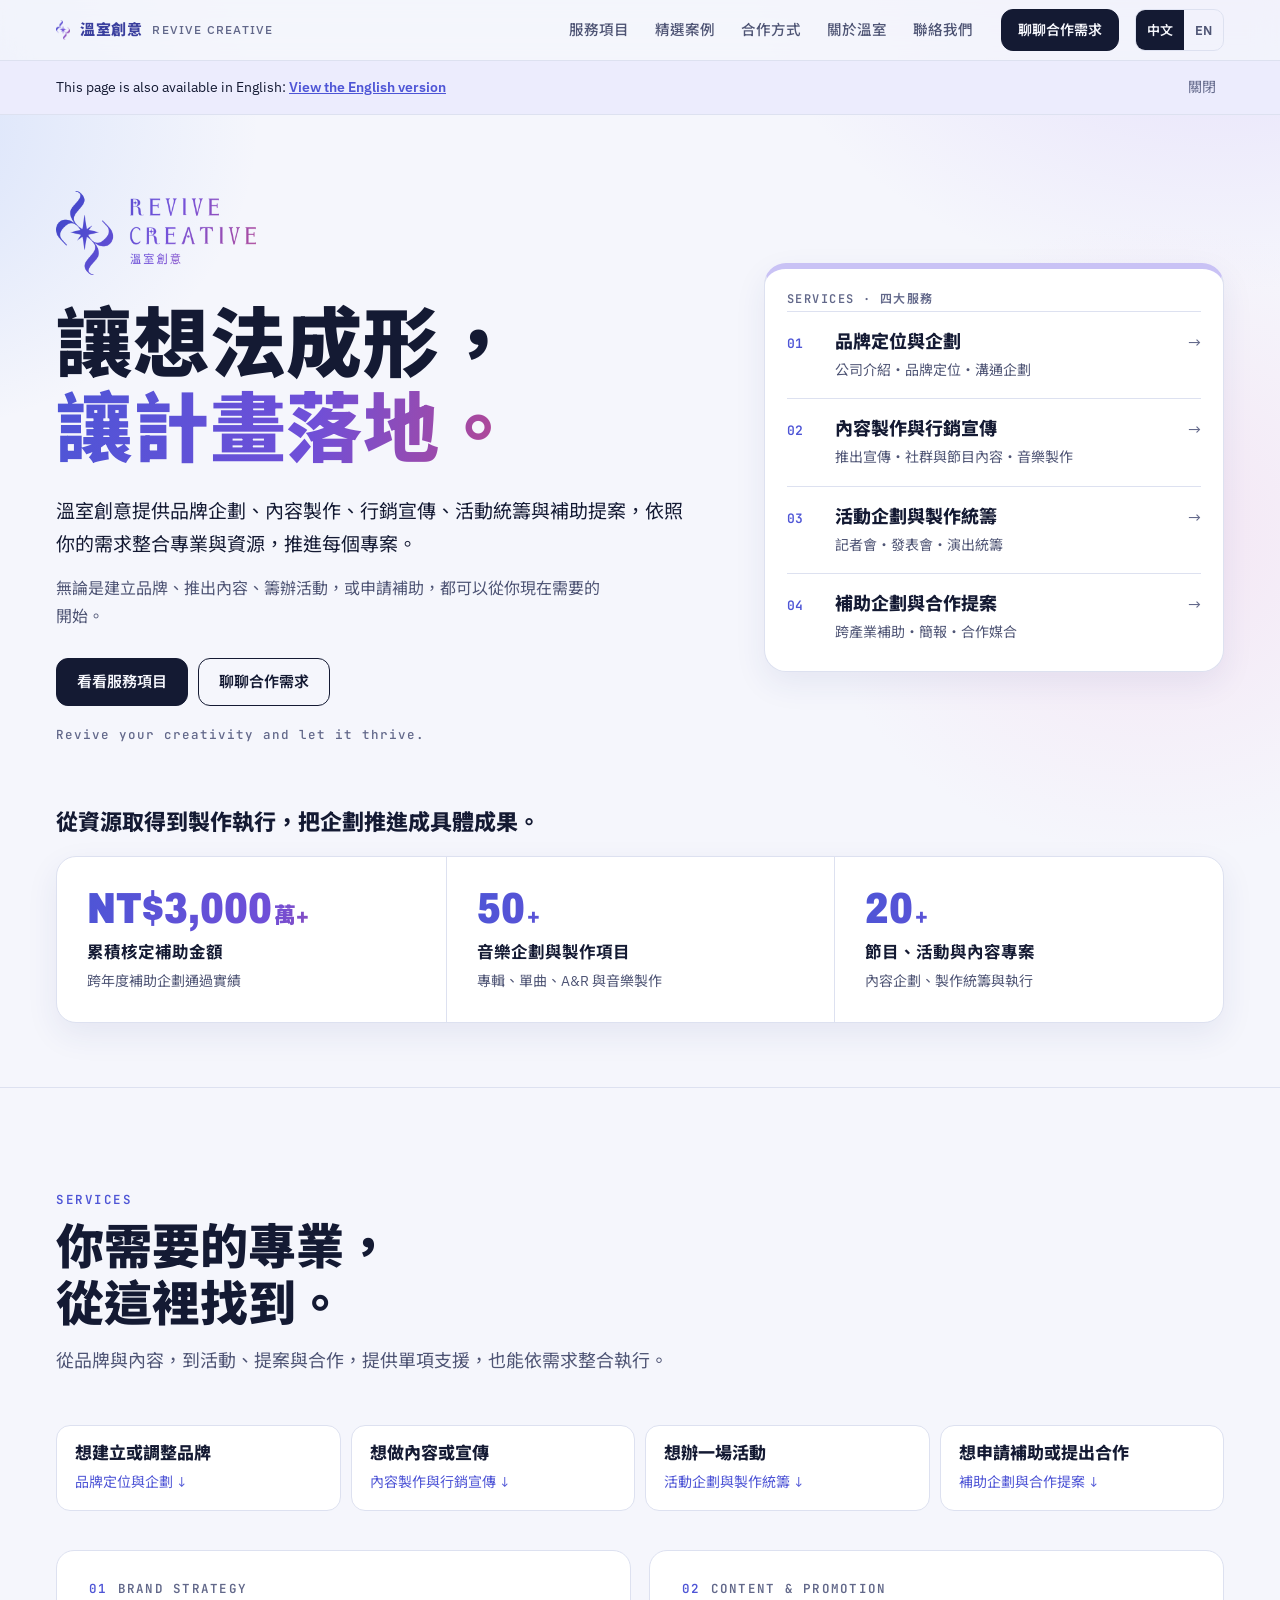
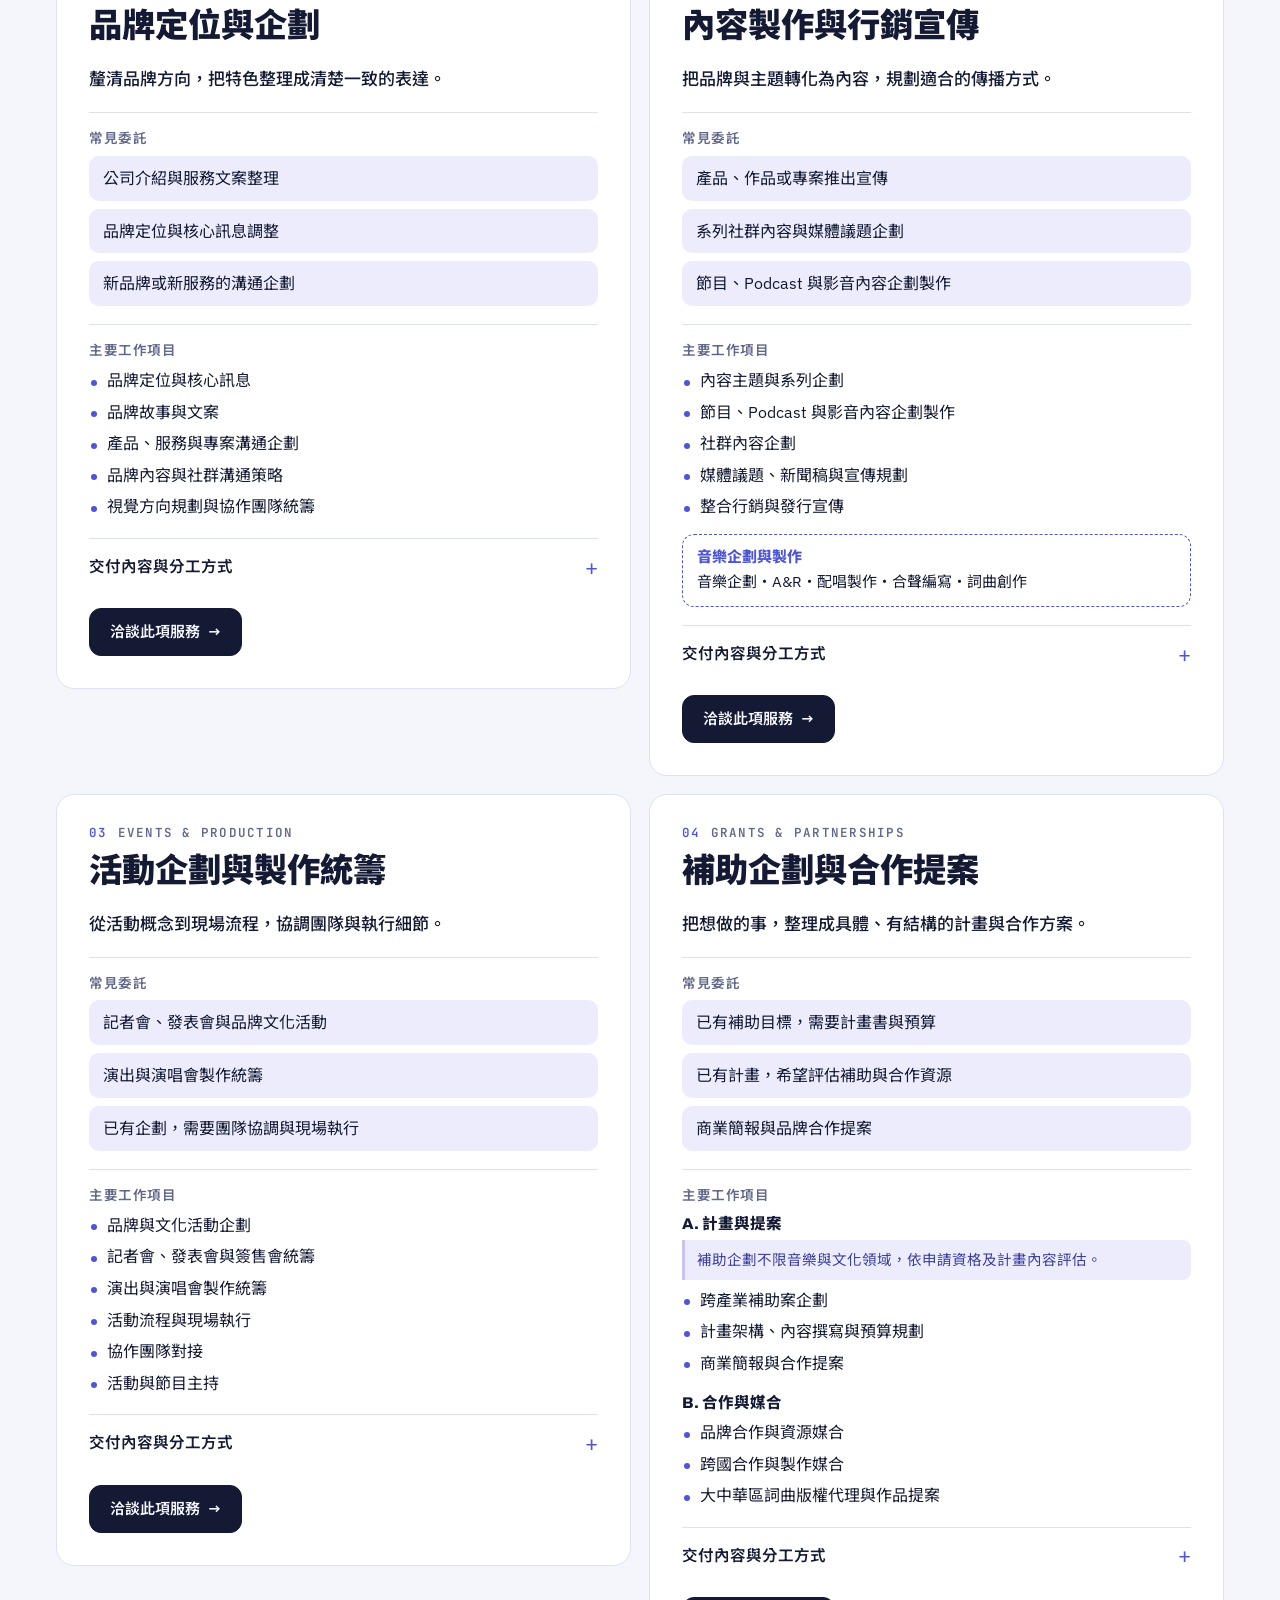
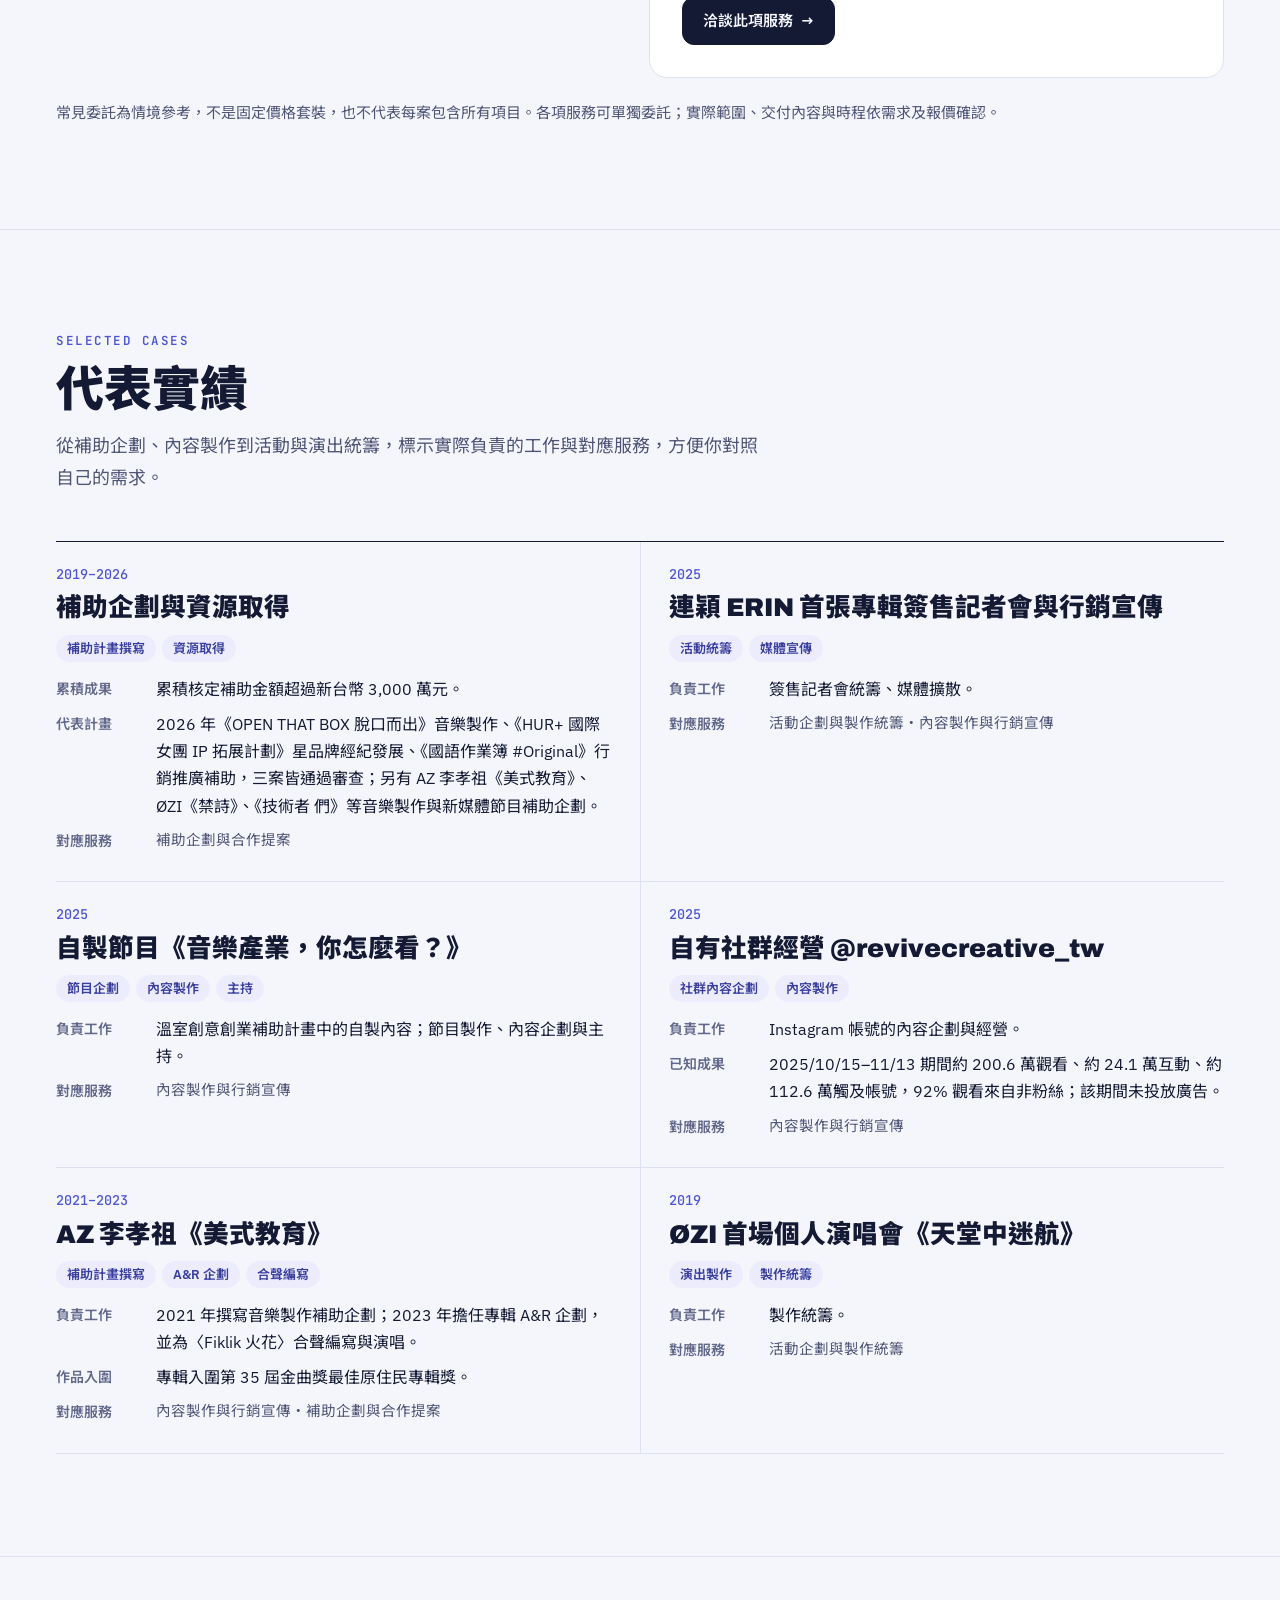
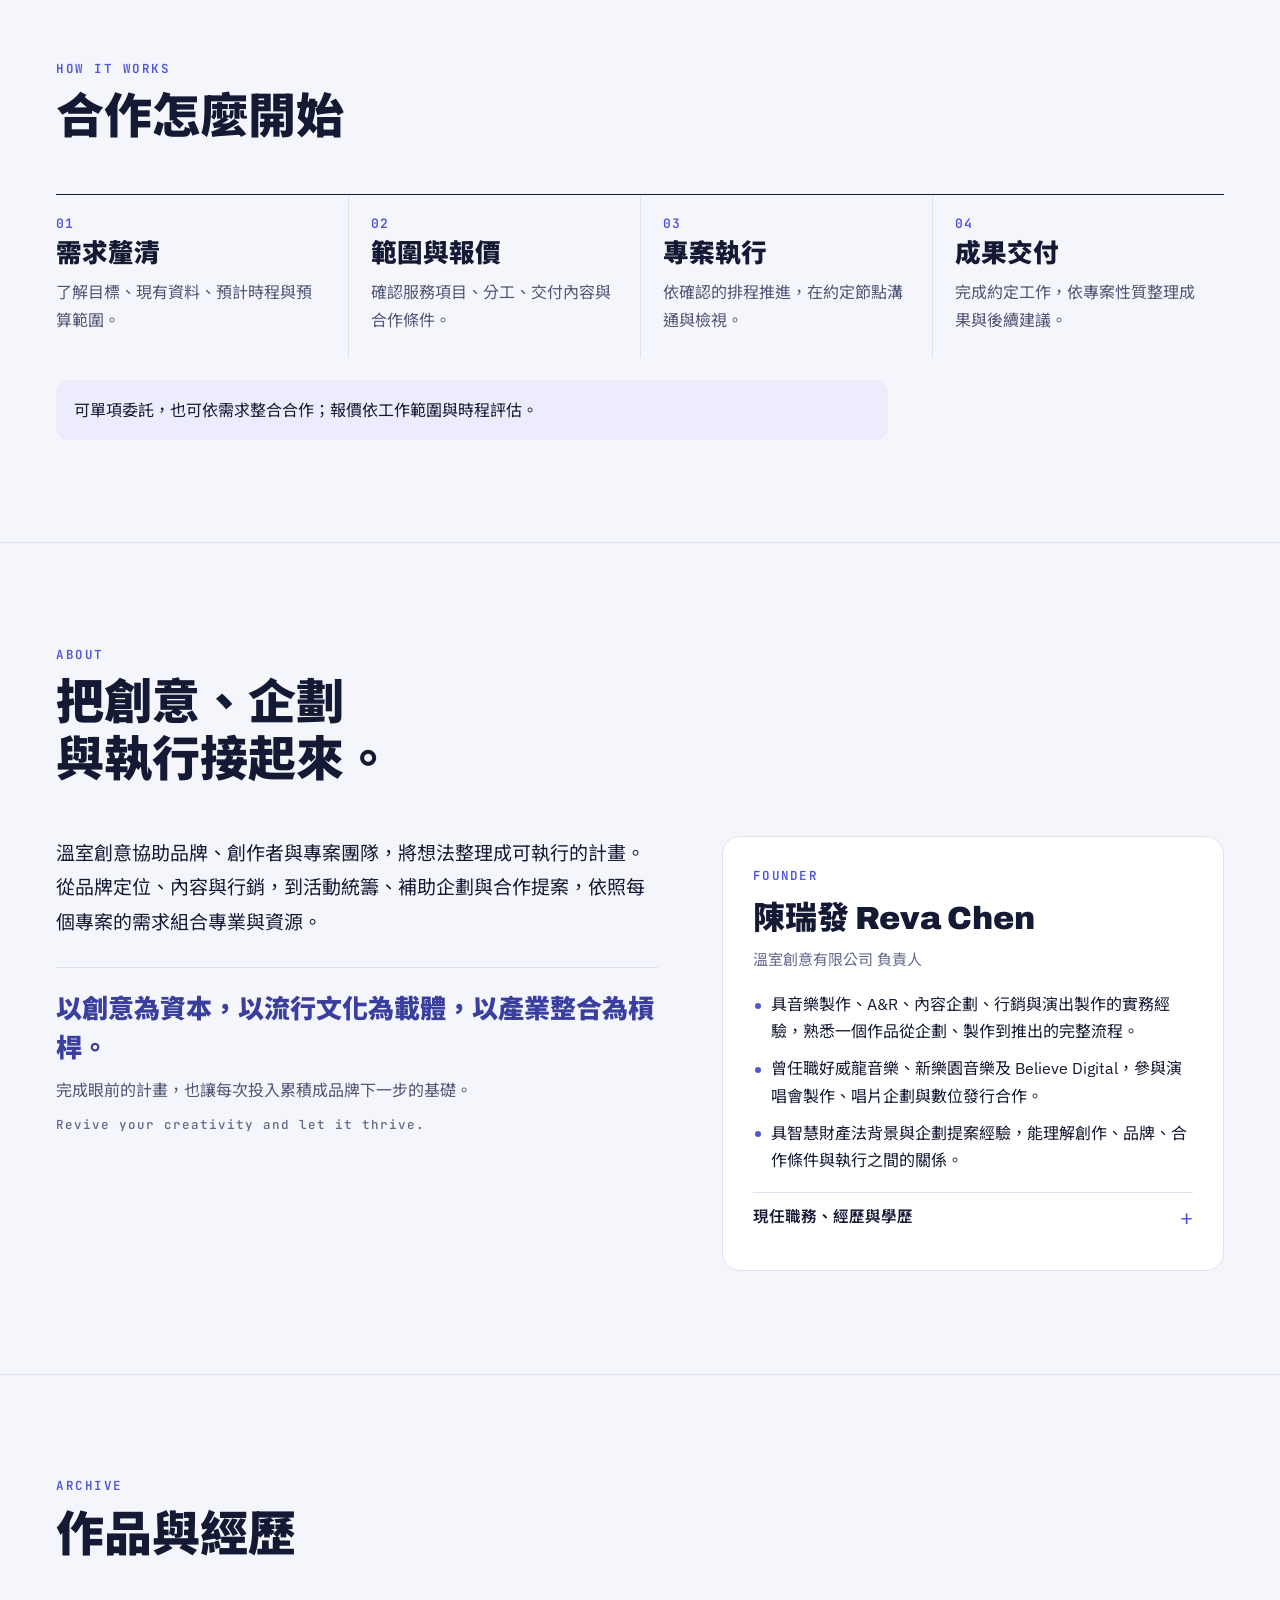
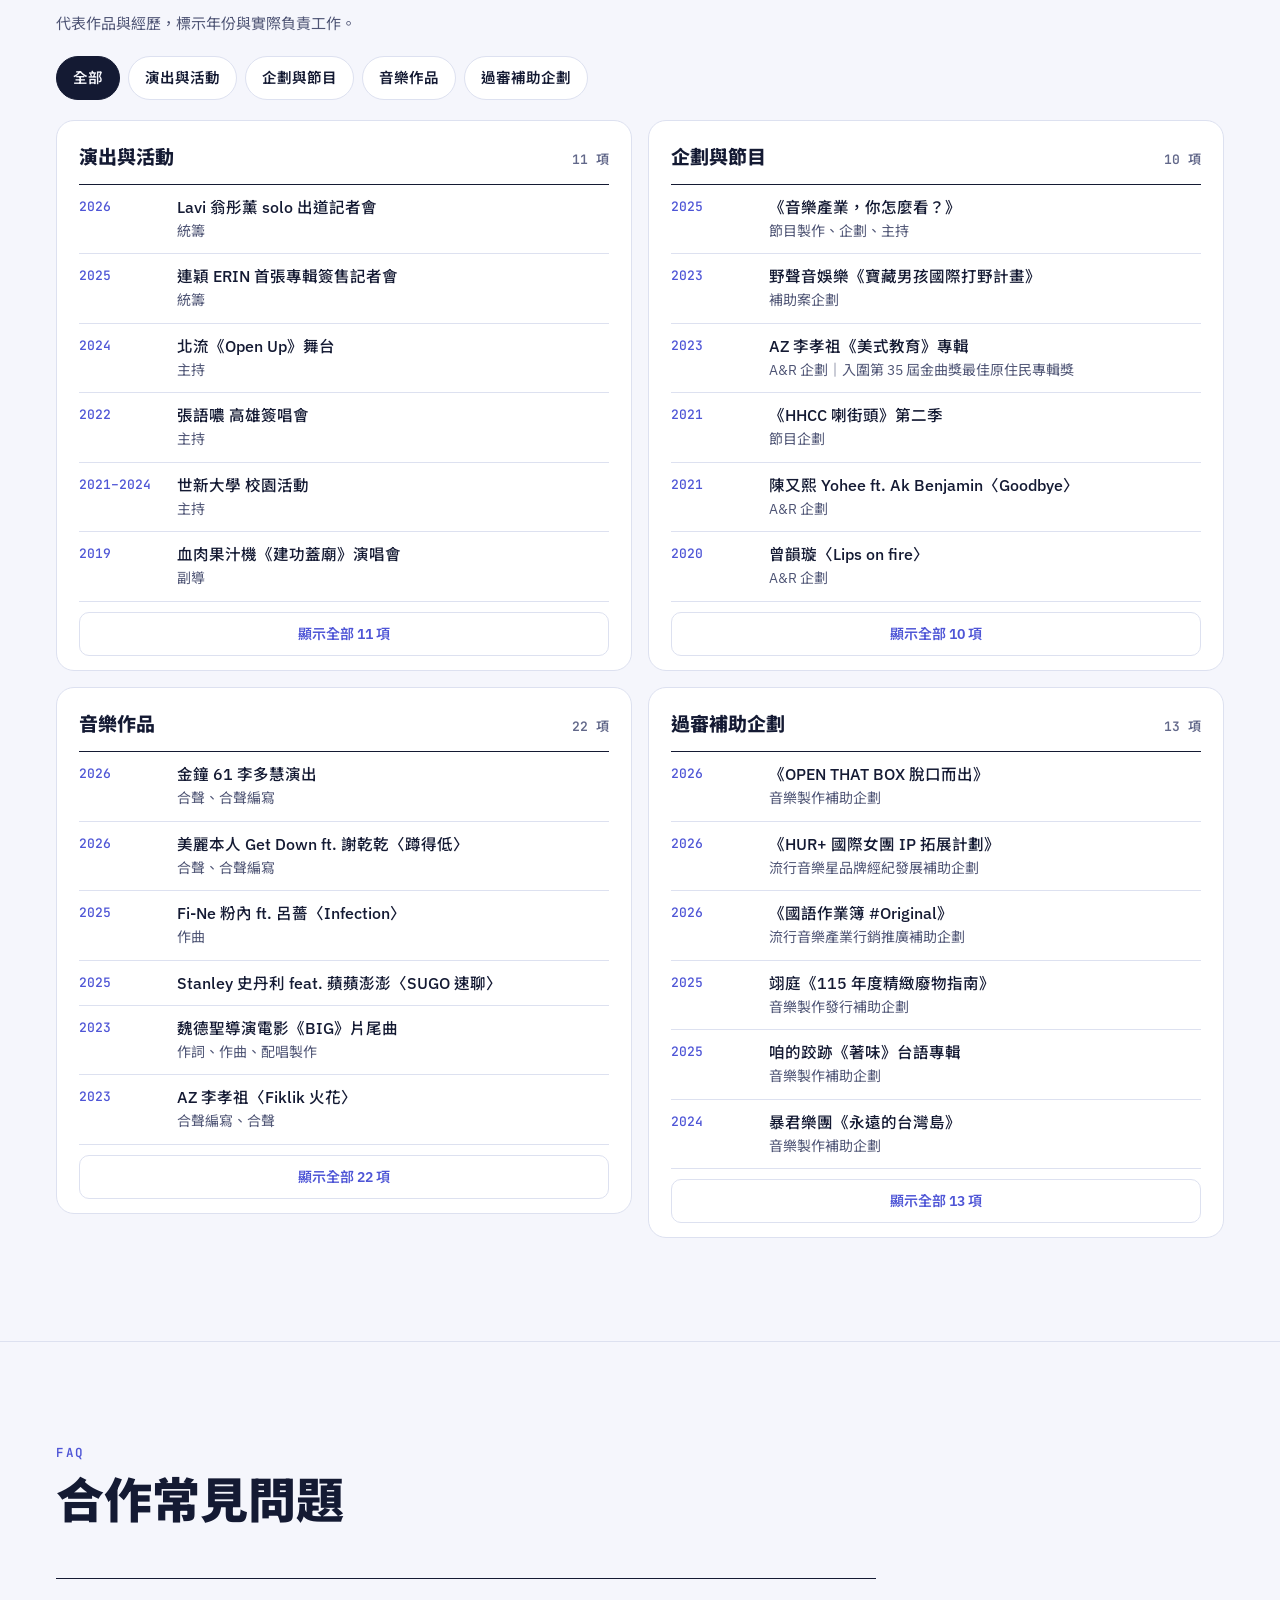
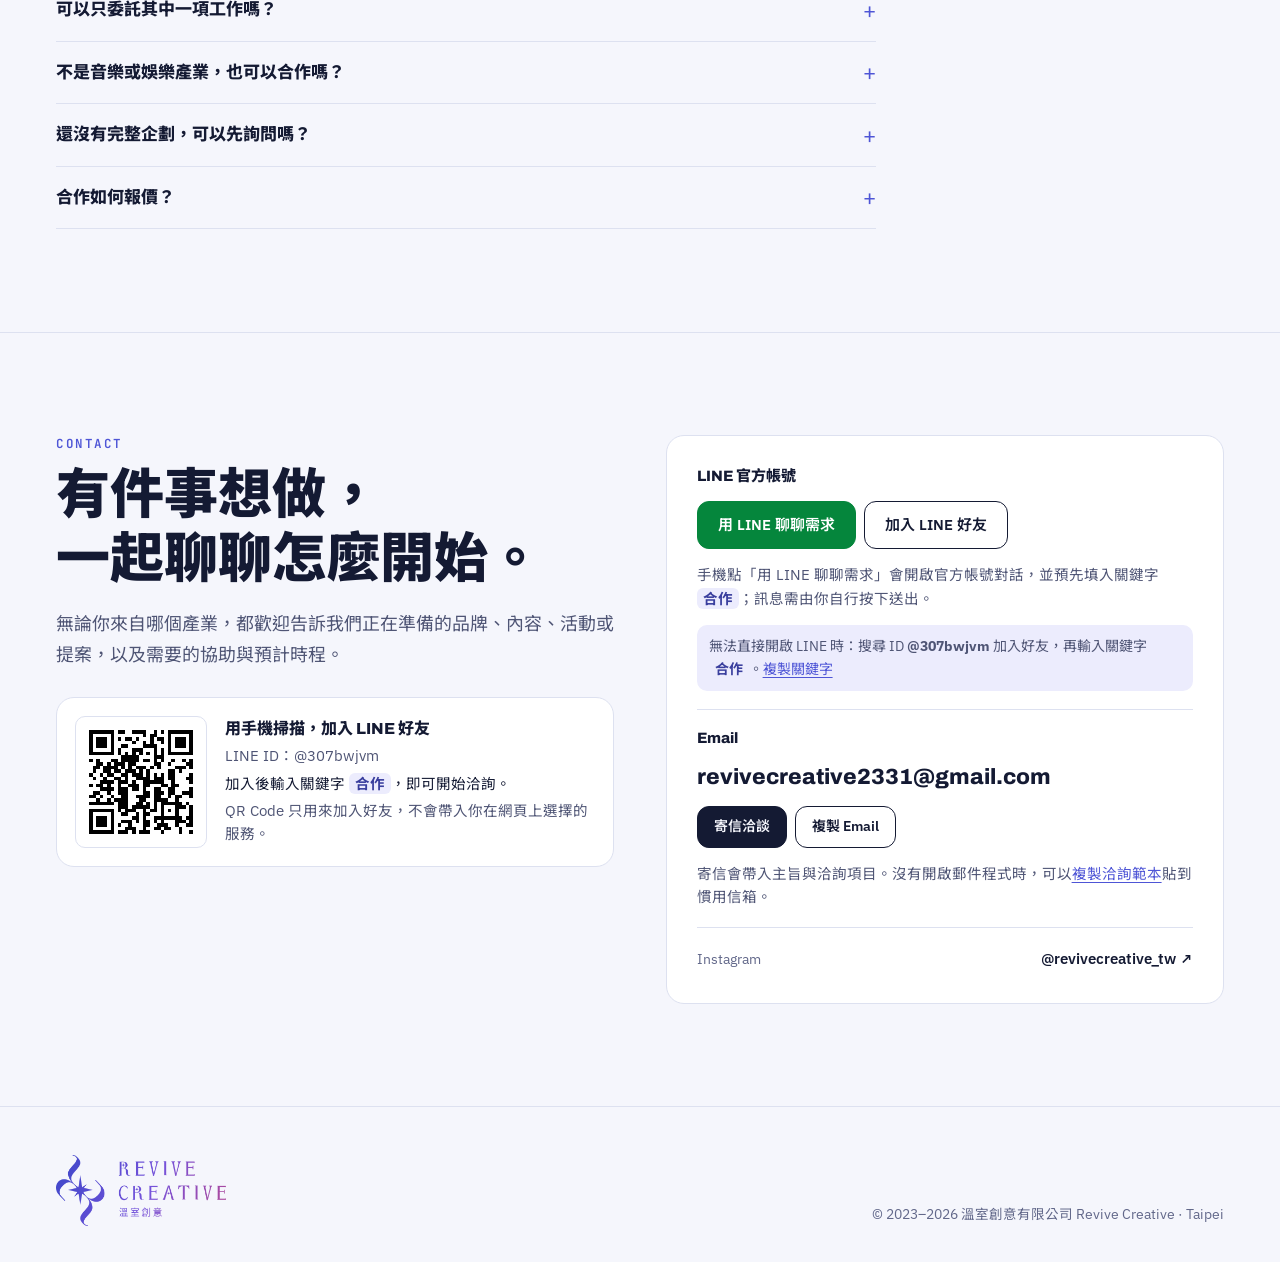
==== commit 178cff77: "Restore homepage KPIs, label-free cases, IG data in owned-social case" ====
--- a/index.html
+++ b/index.html
@@ -3,296 +3,33 @@
 <head>
 <meta charset="utf-8">
 <meta name="viewport" content="width=device-width,initial-scale=1,viewport-fit=cover">
-<style>:root{padding-top:env(safe-area-inset-top,0px);padding-bottom:env(safe-area-inset-bottom,0px)}body{margin:0}img{max-width:100%}[hidden]{display:none!important}</style>
 <title>溫室創意 Revive Creative</title>
-<meta name="claude:viewport-fit-sides" content="cover">
 <meta name="description" content="溫室創意提供品牌企劃、內容製作、行銷宣傳、活動統籌與補助提案，依照你的需求整合專業與資源，推進每個專案。">
+<link rel="canonical" href="https://revachen.github.io/revive-creative/">
+<link rel="alternate" hreflang="zh-Hant-TW" href="https://revachen.github.io/revive-creative/">
+<link rel="alternate" hreflang="en" href="https://revachen.github.io/revive-creative/en/">
+<link rel="alternate" hreflang="x-default" href="https://revachen.github.io/revive-creative/">
+<meta name="robots" content="index,follow">
 <meta property="og:type" content="website">
+<meta property="og:site_name" content="Revive Creative 溫室創意">
 <meta property="og:url" content="https://revachen.github.io/revive-creative/">
 <meta property="og:title" content="溫室創意 Revive Creative">
 <meta property="og:description" content="品牌企劃、內容製作、行銷宣傳、活動統籌與補助提案，可單項委託，也能依需求整合執行。">
+<meta property="og:locale" content="zh_TW">
+<meta property="og:locale:alternate" content="en_US">
 <meta property="og:image" content="https://revachen.github.io/revive-creative/og-image.png">
 <meta property="og:image:width" content="1200">
 <meta property="og:image:height" content="630">
+<meta property="og:image:alt" content="Revive Creative 溫室創意 logo">
 <meta name="twitter:card" content="summary_large_image">
 <meta name="twitter:image" content="https://revachen.github.io/revive-creative/og-image.png">
 <link rel="icon" type="image/png" href="favicon.png">
 <link rel="preconnect" href="https://fonts.googleapis.com">
 <link rel="preconnect" href="https://fonts.gstatic.com" crossorigin>
 <link rel="stylesheet" href="https://fonts.googleapis.com/css2?family=Archivo:wdth,wght@62..125,400..900&family=IBM+Plex+Sans:wght@400;500;600&family=JetBrains+Mono:wght@400;600&family=Noto+Sans+TC:wght@400;500;700;900&display=swap">
-<style>
-/* Brand: light blue + white as primary identity (provisional #C0C6F0 sampled from the company deck; replace with official values when available).
-   Logo keeps the original mark/wordmark artwork, tinted with --logo. Purple is secondary accent only. */
-:root{
---paper:#F7F8FD; --card:#FFFFFF; --ink:#151A36; --muted:#474D6E; --faint:#5F6588; --line:#DCE0F0;
---brand:#C0C6F0; --brand-soft:#ECEEFB; --brand-ink:#26306B; --logo:#26306B;
---accent:#3A46B5; --accent-ink:#FFFFFF; --violet:#6A4BD0; --pink:#B8478F;
---glow1:rgba(160,175,240,.32); --glow2:rgba(192,198,240,.40); --glow3:rgba(205,190,245,.18);
---shadow:0 12px 32px rgba(38,48,107,.08); --r:18px;
---line-green:#05863C; --line-green-hover:#046E31;
---f-display:"Archivo","Noto Sans TC","Helvetica Neue",Arial,sans-serif;
---f-body:"IBM Plex Sans","Noto Sans TC","Helvetica Neue",Arial,sans-serif;
---f-mono:"JetBrains Mono","Noto Sans TC",ui-monospace,Menlo,monospace;
---nav-h:60px; --maxw:1200px; --sec:clamp(56px,8vw,104px);
-}
-@media (prefers-color-scheme:dark){:root:not([data-theme="light"]){
---paper:#0F1222; --card:#171B30; --ink:#ECEEFB; --muted:#B8BCD6; --faint:#A0A5C4; --line:#2C3150;
---brand:#C0C6F0; --brand-soft:#1C2142; --brand-ink:#C9CFF6; --logo:#C9CFF6;
---accent:#AEB6FF; --accent-ink:#0E1022; --violet:#B9A2FF; --pink:#F2A0D6;
---glow1:rgba(90,110,230,.20); --glow2:rgba(120,130,230,.14); --glow3:rgba(150,110,230,.10);
---shadow:0 12px 32px rgba(0,0,0,.36); color-scheme:dark;}}
-:root[data-theme="dark"]{
---paper:#0F1222; --card:#171B30; --ink:#ECEEFB; --muted:#B8BCD6; --faint:#A0A5C4; --line:#2C3150;
---brand:#C0C6F0; --brand-soft:#1C2142; --brand-ink:#C9CFF6; --logo:#C9CFF6;
---accent:#AEB6FF; --accent-ink:#0E1022; --violet:#B9A2FF; --pink:#F2A0D6;
---glow1:rgba(90,110,230,.20); --glow2:rgba(120,130,230,.14); --glow3:rgba(150,110,230,.10);
---shadow:0 12px 32px rgba(0,0,0,.36); color-scheme:dark;}
-*{box-sizing:border-box}
-html{scroll-behavior:smooth;scroll-padding-top:calc(var(--nav-h) + 16px)}
-body{background-color:var(--paper);
-background-image:radial-gradient(60vw 46vw at 95% -8%,var(--glow2),transparent 62%),radial-gradient(52vw 40vw at -12% 14%,var(--glow1),transparent 62%),radial-gradient(44vw 40vw at 90% 60%,var(--glow3),transparent 62%);
-background-attachment:fixed;color:var(--ink);font-family:var(--f-body);font-size:16px;line-height:1.75;-webkit-font-smoothing:antialiased}
-body::before{content:"";position:fixed;inset:0 0 auto;height:env(safe-area-inset-top,0px);z-index:60;background:var(--paper)}
-a{color:inherit}
-:focus-visible{outline:3px solid var(--accent);outline-offset:3px;border-radius:4px}
-.wrap{max-width:var(--maxw);margin:0 auto;padding-left:max(16px,env(safe-area-inset-left,0px));padding-right:max(16px,env(safe-area-inset-right,0px))}
-h1,h2,h3{font-family:var(--f-display);margin:0;text-wrap:balance;word-break:keep-all;overflow-wrap:anywhere}
-p{margin:0}
-ul,ol{margin:0;padding:0;list-style:none}
-.num{font-variant-numeric:tabular-nums}
-.lbl{font:600 13.5px/1.4 var(--f-body);color:var(--faint);letter-spacing:.04em;margin-bottom:8px}
-.eyebrow{font:600 12.5px/1.4 var(--f-mono);letter-spacing:.12em;text-transform:uppercase;color:var(--accent)}
-.logo{display:block;background:var(--logo);-webkit-mask-repeat:no-repeat;mask-repeat:no-repeat;-webkit-mask-position:left center;mask-position:left center;-webkit-mask-size:contain;mask-size:contain;max-width:100%}
-.logo-lockup{-webkit-mask-image:url(logo-lockup.png);mask-image:url(logo-lockup.png);aspect-ratio:1300/544}
-.logo-mark{-webkit-mask-image:url(logo-mark.png);mask-image:url(logo-mark.png);aspect-ratio:520/762}
-.btn{display:inline-flex;align-items:center;justify-content:center;gap:8px;font:600 15px/1.2 var(--f-body);background:var(--ink);color:var(--paper);border:1px solid var(--ink);padding:14px 20px;border-radius:12px;cursor:pointer;text-decoration:none;min-height:48px;transition:background .15s,color .15s,border-color .15s,transform .1s}
-.btn:hover{background:var(--accent);border-color:var(--accent);color:var(--accent-ink)}
-.btn:active{transform:translateY(1px)}
-.btn.ghost{background:transparent;color:var(--ink)}
-.btn.ghost:hover{background:var(--ink);color:var(--paper);border-color:var(--ink)}
-.btn.small{min-height:42px;padding:10px 16px;font-size:14px}
-.btn.line{background:var(--line-green);border-color:var(--line-green);color:#fff}
-.btn.line:hover{background:var(--line-green-hover);border-color:var(--line-green-hover);color:#fff}
-.linkbtn{font:inherit;color:var(--accent);background:none;border:0;padding:0;text-decoration:underline;text-underline-offset:3px;cursor:pointer}
-.skip{position:absolute;left:-999px;top:8px;background:var(--accent);color:var(--accent-ink);padding:8px 12px;z-index:100}
-.skip:focus{left:16px}
-/* nav */
-.nav{position:sticky;top:env(safe-area-inset-top,0px);z-index:50;background:color-mix(in srgb,var(--paper) 82%,transparent);-webkit-backdrop-filter:blur(14px);backdrop-filter:blur(14px);border-bottom:1px solid var(--line)}
-.nav .wrap{display:flex;align-items:center;gap:16px;height:var(--nav-h);position:relative}
-.brand{display:flex;align-items:center;gap:10px;text-decoration:none;flex-shrink:0;margin-right:auto}
-.brand .logo-mark{width:14px}
-.brand b{font:800 15px/1 var(--f-display);letter-spacing:.04em;color:var(--brand-ink)}
-.brand small{font:500 12px/1 var(--f-body);color:var(--faint);letter-spacing:.1em}
-.menu{display:flex;gap:2px}
-.menu a{font:500 14.5px/1 var(--f-body);text-decoration:none;padding:10px 12px;border-radius:8px;color:var(--muted)}
-.menu a:hover{color:var(--ink);background:var(--brand-soft)}
-.menu a[aria-current="true"]{color:var(--accent);background:var(--brand-soft)}
-.menu-btn{display:none;font:600 14px/1 var(--f-body);background:transparent;color:var(--ink);border:1px solid var(--line);border-radius:10px;padding:10px 12px;min-height:42px;cursor:pointer}
-@media (max-width:900px){
-.nav .btn{display:none}
-.menu-btn{display:inline-flex}
-.menu{display:none;position:absolute;top:100%;left:0;right:0;flex-direction:column;background:var(--card);border-bottom:1px solid var(--line);padding:8px max(16px,env(safe-area-inset-right,0px)) 14px max(16px,env(safe-area-inset-left,0px));box-shadow:var(--shadow)}
-.menu.open{display:flex}
-.menu a{padding:14px 8px;font-size:16px;border-bottom:1px solid var(--line);border-radius:0}
-.menu a:last-child{border-bottom:0}
-}
-/* sections */
-.section{padding-block:var(--sec);border-top:1px solid var(--line)}
-.sec-head{display:grid;gap:12px;margin-bottom:clamp(28px,4vw,48px);max-width:760px}
-.sec-head h2{font-size:clamp(30px,4vw,48px);line-height:1.18;font-weight:900}
-.sec-head .lede{font-size:clamp(16px,1.4vw,18px);color:var(--muted);max-width:40em}
-/* hero */
-.hero{padding-block:clamp(40px,6vw,88px) clamp(40px,5vw,64px)}
-.hero-grid{display:grid;grid-template-columns:minmax(0,7fr) minmax(0,5fr);gap:clamp(32px,5vw,72px);align-items:center}
-@media (max-width:960px){.hero-grid{grid-template-columns:1fr}}
-.hero .logo-lockup{width:200px;margin-bottom:28px}
-.hero h1{font-size:clamp(40px,6vw,76px);line-height:1.12;font-weight:900;letter-spacing:.01em}
-.hero h1 .g{color:var(--accent)}
-.hero .sub{margin-top:22px;font-size:clamp(17px,1.5vw,19px);line-height:1.75;max-width:34em}
-.hero .sub2{margin-top:12px;font-size:16px;color:var(--muted);max-width:34em}
-.hero .tagline{margin-top:20px;font:500 12.5px/1.4 var(--f-mono);letter-spacing:.08em;color:var(--faint)}
-.actions{display:flex;flex-wrap:wrap;gap:10px;margin-top:28px}
-.hero-index{background:var(--card);border:1px solid var(--line);border-top:6px solid var(--brand);border-radius:22px;box-shadow:var(--shadow);padding:10px 22px}
-.hero-index p.cap{font:600 12px/1 var(--f-mono);letter-spacing:.12em;color:var(--faint);padding:14px 0 6px}
-.hero-index li a{display:grid;grid-template-columns:2.4em minmax(0,1fr) auto;gap:2px 10px;align-items:baseline;padding:16px 0;border-top:1px solid var(--line);text-decoration:none}
-.hero-index .hi-no{font:600 13px/1 var(--f-mono);color:var(--accent)}
-.hero-index .hi-t{font:800 18px/1.35 var(--f-display)}
-.hero-index .hi-d{grid-column:2;font-size:14px;color:var(--muted)}
-.hero-index li a::after{content:"→";grid-column:3;grid-row:1;color:var(--faint);transition:transform .15s,color .15s}
-.hero-index li a:hover .hi-t{color:var(--accent)}
-.hero-index li a:hover::after{transform:translateX(3px);color:var(--accent)}
-/* trust */
-.trust{display:grid;grid-template-columns:minmax(0,7fr) minmax(0,5fr);gap:14px;margin-top:clamp(40px,5vw,64px);align-items:start}
-@media (max-width:960px){.trust{grid-template-columns:1fr}}
-.ig-card{background:var(--brand-soft);border:1px solid var(--line);border-radius:20px;padding:clamp(18px,2.4vw,26px)}
-.ig-head{display:flex;flex-wrap:wrap;justify-content:space-between;gap:4px 14px;align-items:baseline}
-.ig-head b{font:800 16px/1.4 var(--f-display);color:var(--brand-ink)}
-.ig-head span{font:500 13px/1.4 var(--f-mono);color:var(--faint)}
-.ig-stats{display:grid;grid-template-columns:repeat(2,minmax(0,1fr));gap:14px 16px;margin-top:16px}
-.ig-stats div{min-width:0}
-.ig-stats .v{display:block;font:900 clamp(21px,2.3vw,30px)/1.15 var(--f-display);color:var(--ink);white-space:nowrap}
-.ig-stats .l{font-size:14px;color:var(--muted)}
-.ig-foot{margin-top:14px;font-size:13.5px;color:var(--faint);line-height:1.6}
-.facts-col{display:grid;gap:14px}
-.fact-item{background:var(--card);border:1px solid var(--line);border-radius:20px;padding:18px 20px}
-.fact-item b{display:block;font:800 16px/1.45 var(--f-display);margin-bottom:4px}
-.fact-item span{font-size:14px;color:var(--muted);line-height:1.6;display:block}
-/* needs */
-.needs{display:grid;grid-template-columns:repeat(4,minmax(0,1fr));gap:10px;margin-bottom:clamp(28px,3vw,40px)}
-@media (max-width:900px){.needs{grid-template-columns:repeat(2,minmax(0,1fr))}}
-@media (max-width:420px){.needs{grid-template-columns:1fr}}
-.need{display:flex;flex-direction:column;gap:4px;padding:16px 18px;border:1px solid var(--line);border-radius:14px;background:var(--card);text-decoration:none;transition:border-color .15s,background .15s}
-.need:hover{border-color:var(--accent);background:var(--brand-soft)}
-.need-q{font:800 17px/1.4 var(--f-display)}
-.need-a{font-size:14px;color:var(--accent)}
-/* services */
-.svc-grid{display:grid;grid-template-columns:repeat(2,minmax(0,1fr));gap:18px;align-items:start}
-@media (max-width:860px){.svc-grid{grid-template-columns:1fr}}
-.svc{background:var(--card);border:1px solid var(--line);border-radius:var(--r);padding:clamp(22px,2.6vw,32px);display:flex;flex-direction:column;gap:18px;min-width:0;scroll-margin-top:calc(var(--nav-h) + 16px);transition:box-shadow .3s,border-color .3s}
-.svc.flash{border-color:var(--accent);box-shadow:0 0 0 4px var(--brand-soft)}
-.svc:focus{outline:none}
-.svc-no{font:600 12.5px/1 var(--f-mono);letter-spacing:.1em;text-transform:uppercase;color:var(--faint);display:flex;gap:10px;align-items:center}
-.svc-no span{color:var(--accent)}
-.svc h3{font-size:clamp(26px,2.6vw,34px);font-weight:900;line-height:1.2;margin-top:-6px}
-.svc-one{font-size:17px;line-height:1.7;font-weight:500}
-.svc-block{border-top:1px solid var(--line);padding-top:16px}
-.scen{display:grid;gap:8px}
-.scen li{font-size:16px;line-height:1.55;padding:10px 14px;background:var(--brand-soft);border-radius:10px}
-.dots{display:grid;gap:6px}
-.dots li{position:relative;padding-left:18px;font-size:16px;line-height:1.6}
-.dots li::before{content:"";position:absolute;left:2px;top:.72em;width:6px;height:6px;border-radius:50%;background:var(--accent)}
-.sub-grp+.sub-grp{margin-top:16px}
-.sub-h{font:800 15.5px/1.4 var(--f-display);margin-bottom:6px}
-.sub-note{font-size:14.5px;line-height:1.6;color:var(--brand-ink);background:var(--brand-soft);border-left:3px solid var(--brand);padding:8px 12px;border-radius:0 8px 8px 0;margin-bottom:8px}
-.music-sub{margin-top:14px;padding:12px 14px;border:1px dashed var(--accent);border-radius:12px}
-.ms-h{font:800 15px/1.4 var(--f-display);color:var(--accent)}
-.ms-i{font-size:15px;line-height:1.6;margin-top:2px}
-.svc-more{border-top:1px solid var(--line);padding-top:4px}
-.svc-more summary,.faq summary,.founder summary{cursor:pointer;list-style:none;display:flex;justify-content:space-between;align-items:center;gap:12px;padding:12px 0;font:600 15.5px/1.5 var(--f-body);color:var(--ink);border-radius:6px}
-.svc-more summary::-webkit-details-marker,.faq summary::-webkit-details-marker,.founder summary::-webkit-details-marker{display:none}
-.svc-more summary::after,.faq summary::after,.founder summary::after{content:"+";font:400 22px/1 var(--f-body);color:var(--accent);transition:transform .2s;flex-shrink:0}
-.svc-more[open] summary::after,.faq details[open] summary::after,.founder details[open] summary::after{transform:rotate(45deg)}
-.svc-more summary:hover,.faq summary:hover{color:var(--accent)}
-.more-body{display:grid;gap:12px;margin:0 0 8px;font-size:15.5px;line-height:1.7}
-.more-body dt{font:600 13.5px/1.4 var(--f-body);color:var(--faint);margin-bottom:2px}
-.more-body dd{margin:0}
-.fine li{position:relative;padding-left:16px}
-.fine li::before{content:"・";position:absolute;left:0}
-.svc-cta{align-self:flex-start}
-.svc-note{margin-top:22px;font-size:15px;color:var(--muted)}
-/* cases */
-.cases{display:grid;grid-template-columns:repeat(2,minmax(0,1fr));border-top:1px solid var(--ink)}
-@media (max-width:860px){.cases{grid-template-columns:1fr}}
-.case{padding:26px 28px 28px 0;border-bottom:1px solid var(--line);display:flex;flex-direction:column;gap:10px;min-width:0}
-.case:nth-child(2n){padding-left:28px;padding-right:0;border-left:1px solid var(--line)}
-@media (max-width:860px){.case,.case:nth-child(2n){padding:22px 0;border-left:0}}
-.case-top{display:flex;gap:10px;align-items:center}
-.kind{font:600 12.5px/1 var(--f-body);border-radius:6px;padding:6px 9px}
-.kind.co{background:var(--accent);color:var(--accent-ink)}
-.kind.pp{background:transparent;color:var(--ink);border:1px solid var(--line)}
-.case .yr{font:500 13.5px/1 var(--f-mono);color:var(--accent)}
-.case h3{font-size:clamp(21px,2vw,26px);font-weight:900;line-height:1.3}
-.case-tags{display:flex;flex-wrap:wrap;gap:6px}
-.case-tags span{font:600 13px/1 var(--f-body);color:var(--brand-ink);background:var(--brand-soft);border-radius:999px;padding:7px 11px}
-.case dl{margin:4px 0 0;display:grid;gap:8px}
-.c-row{display:grid;grid-template-columns:5.5em minmax(0,1fr);gap:12px}
-.c-row dt{font-size:14px;color:var(--faint);font-weight:600;padding-top:1px}
-.c-row dd{margin:0;font-size:16px;line-height:1.7}
-.c-row .svc-ref{font-size:14.5px;color:var(--muted)}
-@media (max-width:420px){.c-row{grid-template-columns:1fr;gap:0}}
-.cases-foot{margin-top:18px;font-size:14px;color:var(--faint)}
-/* process */
-.steps{display:grid;grid-template-columns:repeat(4,minmax(0,1fr));border-top:1px solid var(--ink)}
-.steps li{padding:22px 22px 24px 0;min-width:0;display:flex;flex-direction:column;gap:8px}
-.steps li+li{padding-left:22px;border-left:1px solid var(--line)}
-.steps .n{font:600 13px/1 var(--f-mono);color:var(--accent);letter-spacing:.1em}
-.steps b{font:900 clamp(21px,2vw,26px)/1.25 var(--f-display)}
-.steps p{font-size:16px;color:var(--muted)}
-@media (max-width:900px){.steps{grid-template-columns:repeat(2,minmax(0,1fr))}.steps li:nth-child(3){padding-left:0;border-left:0}.steps li:nth-child(-n+2){border-bottom:1px solid var(--line)}}
-@media (max-width:520px){.steps{grid-template-columns:1fr}.steps li,.steps li+li{padding:18px 0;border-left:0;border-bottom:1px solid var(--line)}}
-.process-note{margin-top:22px;font-size:16px;padding:16px 18px;background:var(--brand-soft);border-radius:12px;max-width:52em}
-/* about */
-.about{display:grid;grid-template-columns:minmax(0,6fr) minmax(0,5fr);gap:clamp(32px,5vw,72px)}
-@media (max-width:900px){.about{grid-template-columns:1fr}}
-.about .intro{font-size:clamp(17px,1.5vw,19px);line-height:1.8}
-.belief{margin-top:28px;padding:22px 0 0;border-top:1px solid var(--line)}
-.belief .q{font:900 clamp(20px,2.1vw,26px)/1.5 var(--f-display);color:var(--brand-ink)}
-.belief p+p{margin-top:8px;color:var(--muted)}
-.belief .en{font:500 12.5px/1.4 var(--f-mono);letter-spacing:.08em;color:var(--faint);margin-top:12px}
-.founder{background:var(--card);border:1px solid var(--line);border-radius:var(--r);padding:clamp(22px,2.6vw,30px)}
-.founder .role{font:600 12.5px/1.4 var(--f-mono);letter-spacing:.1em;color:var(--accent);text-transform:uppercase}
-.founder h3{font-size:clamp(26px,2.6vw,32px);font-weight:900;margin-top:6px}
-.founder .ttl{font-size:15px;color:var(--faint)}
-.founder ul.pts{margin-top:18px;display:grid;gap:10px}
-.founder ul.pts li{position:relative;padding-left:18px;font-size:16px;line-height:1.7}
-.founder ul.pts li::before{content:"";position:absolute;left:2px;top:.72em;width:6px;height:6px;border-radius:50%;background:var(--accent)}
-.founder details{margin-top:18px;border-top:1px solid var(--line)}
-.facts{display:grid;gap:16px;padding-bottom:4px}
-.facts h4{font:600 13.5px/1.4 var(--f-body);color:var(--faint);margin:0 0 6px}
-.facts li{display:flex;justify-content:space-between;gap:12px;font-size:15px;line-height:1.6;padding:4px 0;border-bottom:1px dashed var(--line)}
-.facts li em{font-style:normal;color:var(--accent);font-size:14px;text-align:right;flex-shrink:0;max-width:50%}
-/* works */
-.chain{display:flex;flex-wrap:wrap;gap:8px;margin-bottom:20px}
-.chain button{font:600 14.5px/1.2 var(--f-body);border:1px solid var(--line);background:var(--card);color:var(--ink);padding:11px 16px;border-radius:999px;cursor:pointer;min-height:44px}
-.chain button:hover{border-color:var(--accent);color:var(--accent)}
-.chain button[aria-pressed="true"]{background:var(--ink);color:var(--paper);border-color:var(--ink)}
-.works-note{font-size:15px;color:var(--muted);margin-bottom:18px;max-width:52em}
-.works{display:grid;grid-template-columns:repeat(2,minmax(0,1fr));gap:16px;align-items:start}
-@media (max-width:860px){.works{grid-template-columns:1fr}}
-.wcol{background:var(--card);border:1px solid var(--line);border-radius:var(--r);padding:20px 22px 14px;min-width:0}
-.wcol header{display:flex;justify-content:space-between;align-items:baseline;border-bottom:1px solid var(--ink);padding-bottom:10px}
-.wcol h3{font-size:19px;font-weight:800}
-.wcol .cnt{font:600 13px/1 var(--f-mono);color:var(--faint)}
-.wcol li{display:grid;grid-template-columns:5.4em minmax(0,1fr);gap:0 12px;padding:10px 0;border-bottom:1px solid var(--line)}
-.wcol li:last-child{border-bottom:0}
-.wcol li.extra{display:none}
-.wcol.all li.extra{display:grid}
-.wcol .yr{font:500 13px/1.6 var(--f-mono);color:var(--accent);padding-top:2px;grid-row:span 2}
-.wcol .ttl{font-size:15.5px;font-weight:500;line-height:1.55}
-.wcol .role{font-size:14px;color:var(--muted)}
-.more-btn{margin-top:10px;width:100%;font:600 14px/1 var(--f-body);background:transparent;color:var(--accent);border:1px solid var(--line);border-radius:10px;padding:12px;cursor:pointer;min-height:44px}
-.more-btn:hover{border-color:var(--accent)}
-/* faq */
-.faq{max-width:820px;border-top:1px solid var(--ink)}
-.faq details{border-bottom:1px solid var(--line)}
-.faq summary{padding:18px 0;font:800 17px/1.5 var(--f-display)}
-.faq details p{padding:0 0 18px;font-size:16px;color:var(--muted);max-width:44em}
-/* contact */
-.contact{display:grid;grid-template-columns:minmax(0,6fr) minmax(0,6fr);gap:clamp(28px,4vw,56px);align-items:start}
-@media (max-width:900px){.contact{grid-template-columns:1fr}}
-.contact h2{font-size:clamp(32px,4.4vw,54px);line-height:1.18;font-weight:900}
-.contact .lede{margin-top:16px;font-size:clamp(16px,1.4vw,18px);color:var(--muted);max-width:34em}
-.picked{margin-top:22px;display:none;align-items:center;flex-wrap:wrap;gap:8px;font-size:15.5px}
-.picked.on{display:flex}
-.picked b{background:var(--brand-soft);color:var(--brand-ink);border:1px solid var(--brand);border-radius:999px;padding:6px 12px;font-weight:600}
-.picked button{font:500 14px/1 var(--f-body);background:none;border:0;color:var(--faint);text-decoration:underline;cursor:pointer;padding:8px 6px}
-.qr-panel{margin-top:26px;display:none;gap:18px;align-items:center;background:var(--card);border:1px solid var(--line);border-radius:var(--r);padding:18px}
-@media (min-width:901px){.qr-panel{display:flex}}
-.qr-box{flex-shrink:0;width:132px;height:132px;background:#fff;border-radius:10px;padding:6px;border:1px solid var(--line)}
-.qr-box svg{display:block;width:100%;height:100%}
-.qr-text b{display:block;font:800 16px/1.4 var(--f-display)}
-.qr-text p{font-size:14.5px;color:var(--muted);line-height:1.6;margin-top:4px}
-.qr-text .kw-hint{color:var(--ink)}
-.kw{white-space:nowrap;font-weight:700;color:var(--brand-ink);background:var(--brand-soft);border-radius:6px;padding:1px 6px}
-.cbox{background:var(--card);border:1px solid var(--line);border-radius:var(--r);padding:clamp(22px,2.6vw,30px);display:flex;flex-direction:column;gap:14px;min-width:0}
-.cbox .row{display:flex;flex-wrap:wrap;gap:8px}
-.cbox .hint{font-size:14.5px;color:var(--muted);line-height:1.65}
-.cbox hr{border:0;border-top:1px solid var(--line);margin:4px 0}
-.cbox .mail{font:800 clamp(16px,4.4vw,22px)/1.3 var(--f-display);overflow-wrap:anywhere;user-select:all}
-.ch-title{font:800 15px/1.4 var(--f-display);color:var(--ink)}
-.fallback{font-size:14px;color:var(--muted);background:var(--brand-soft);border-radius:10px;padding:10px 12px;line-height:1.65}
-.ig{display:flex;justify-content:space-between;align-items:center;gap:10px;text-decoration:none;font-size:15px}
-.ig span{color:var(--faint);font-size:14px}
-.ig b{font-weight:600}
-.ig:hover b{color:var(--accent)}
-.toast{position:fixed;left:50%;bottom:calc(24px + env(safe-area-inset-bottom,0px));transform:translate(-50%,20px);opacity:0;background:var(--ink);color:var(--paper);font:600 14.5px/1.4 var(--f-body);padding:12px 18px;border-radius:12px;box-shadow:var(--shadow);pointer-events:none;transition:opacity .2s,transform .2s;z-index:80;max-width:calc(100% - 32px)}
-.toast.on{opacity:1;transform:translate(-50%,0)}
-footer{padding-block:48px 36px;border-top:1px solid var(--line)}
-.foot{display:flex;justify-content:space-between;align-items:flex-end;flex-wrap:wrap;gap:20px}
-.foot .logo-lockup{width:170px}
-.legal{font-size:13.5px;color:var(--faint)}
-@media (prefers-reduced-motion:reduce){html{scroll-behavior:auto}*{transition:none!important}}
-</style>
+<link rel="stylesheet" href="site.css">
+<style>:root{padding-top:env(safe-area-inset-top,0px);padding-bottom:env(safe-area-inset-bottom,0px)}body{margin:0}img{max-width:100%}[hidden]{display:none!important}</style>
+<script type="application/ld+json">{"@context": "https://schema.org", "@type": "Organization", "name": "Revive Creative", "alternateName": "溫室創意有限公司", "url": "https://revachen.github.io/revive-creative/", "logo": "https://revachen.github.io/revive-creative/og-image.png", "email": "revivecreative2331@gmail.com", "foundingDate": "2023-03-01", "founder": {"@type": "Person", "name": "Reva Chen"}, "address": {"@type": "PostalAddress", "addressLocality": "Taipei", "addressCountry": "TW"}, "sameAs": ["https://www.instagram.com/revivecreative_tw/"]}</script>
 </head>
 <body>
 <a class="skip" href="#main">跳到主要內容</a>
@@ -307,9 +44,11 @@
 <a href="#contact">聯絡我們</a>
 </nav>
 <a class="btn small" href="#contact" data-track="nav_contact_click">聊聊合作需求</a>
+<div class="lang" role="group" aria-label="語言"><a href="./" aria-current="true" lang="zh-Hant-TW">中文</a><a href="en/" data-base="en/" data-lang-to="en" lang="en" hreflang="en">EN</a></div>
 <button type="button" class="menu-btn" id="menu-btn" aria-expanded="false" aria-controls="menu">選單</button>
 </div>
 </header>
+<div class="lang-hint" id="lang-hint" hidden><div class="wrap"><span lang="en">This page is also available in English: <a href="en/" data-base="en/" data-lang-to="en">View the English version</a></span><button type="button" id="lang-hint-close" aria-label="關閉語言建議">關閉</button></div></div>
 <main id="main">
 <section class="hero wrap" id="top">
 <div class="hero-grid">
@@ -329,20 +68,12 @@
 <ul><li><a href="#svc-brand" data-track="hero_service_click" data-service="品牌定位與企劃"><span class="hi-no">01</span><span class="hi-t">品牌定位與企劃</span><span class="hi-d">公司介紹・品牌定位・溝通企劃</span></a></li><li><a href="#svc-content" data-track="hero_service_click" data-service="內容製作與行銷宣傳"><span class="hi-no">02</span><span class="hi-t">內容製作與行銷宣傳</span><span class="hi-d">推出宣傳・社群與節目內容・音樂製作</span></a></li><li><a href="#svc-event" data-track="hero_service_click" data-service="活動企劃與製作統籌"><span class="hi-no">03</span><span class="hi-t">活動企劃與製作統籌</span><span class="hi-d">記者會・發表會・演出統籌</span></a></li><li><a href="#svc-proposal" data-track="hero_service_click" data-service="補助企劃與合作提案"><span class="hi-no">04</span><span class="hi-t">補助企劃與合作提案</span><span class="hi-d">跨產業補助・簡報・合作媒合</span></a></li></ul>
 </nav>
 </div>
-<div class="trust" aria-label="已確認的成果與經歷">
-<div class="ig-card">
-<div class="ig-head"><b>Instagram @revivecreative_tw</b><span>2025/10/15–11/13（30 天）</span></div>
-<div class="ig-stats">
-<div><span class="v num">約 200.6 萬</span><span class="l">觀看次數</span></div>
-<div><span class="v num">約 24.1 萬</span><span class="l">互動次數</span></div>
-<div><span class="v num">約 112.6 萬</span><span class="l">觸及帳號</span></div>
-<div><span class="v num">92%</span><span class="l">觀看來自非粉絲</span></div>
-</div>
-<p class="ig-foot">該期間未投放廣告。以上為單一期間的帳號數據，各指標獨立計算，不代表每月固定表現。</p>
-</div>
-<div class="facts-col">
-<div class="fact-item"><b>2026 年 3 件補助企劃通過審查</b><span>溫室創意承接撰寫，涵蓋音樂製作、品牌經紀發展與行銷推廣補助。</span></div>
-<div class="fact-item"><b>主理人擔任 A&amp;R 企劃的專輯入圍金曲獎</b><span>AZ 李孝祖《美式教育》入圍第 35 屆金曲獎最佳原住民專輯獎。</span></div>
+<div class="stats-wrap">
+<p class="stats-lead">從資源取得到製作執行，把企劃推進成具體成果。</p>
+<div class="stats" aria-label="累積成果">
+<div><span class="v num">NT$3,000<small>萬+</small></span><span class="l">累積核定補助金額</span><span class="d">跨年度補助企劃通過實績</span></div>
+<div><span class="v num">50<small>+</small></span><span class="l">音樂企劃與製作項目</span><span class="d">專輯、單曲、A&amp;R 與音樂製作</span></div>
+<div><span class="v num">20<small>+</small></span><span class="l">節目、活動與內容專案</span><span class="d">內容企劃、製作統籌與執行</span></div>
 </div>
 </div>
 </section>
@@ -427,36 +158,47 @@
 <div class="wrap">
 <div class="sec-head">
 <p class="eyebrow">Selected Cases</p>
-<h2>做過的事，<br>說明我們能做什麼。</h2>
-<p class="lede">案例來自音樂與娛樂產業，標示實際負責的工作與對應服務，方便你對照自己的需求。</p>
+<h2>代表實績</h2>
+<p class="lede">從補助企劃、內容製作到活動與演出統籌，標示實際負責的工作與對應服務，方便你對照自己的需求。</p>
 </div>
 <div class="cases">
 <article class="case">
-<div class="case-top"><span class="kind co">公司承接</span><span class="num yr">2025</span></div>
+<div class="case-top"><span class="num yr">2019–2026</span></div>
+<h3>補助企劃與資源取得</h3>
+<p class="case-tags"><span>補助計畫撰寫</span><span>資源取得</span></p>
+<dl><div class="c-row"><dt>累積成果</dt><dd>累積核定補助金額超過新台幣 3,000 萬元。</dd></div><div class="c-row"><dt>代表計畫</dt><dd>2026 年《OPEN THAT BOX 脫口而出》音樂製作、《HUR+ 國際女團 IP 拓展計劃》星品牌經紀發展、《國語作業簿 #Original》行銷推廣補助，三案皆通過審查；另有 AZ 李孝祖《美式教育》、ØZI《禁詩》、《技術者 們》等音樂製作與新媒體節目補助企劃。</dd></div><div class="c-row"><dt>對應服務</dt><dd class="svc-ref">補助企劃與合作提案</dd></div></dl>
+</article>
+<article class="case">
+<div class="case-top"><span class="num yr">2025</span></div>
 <h3>連穎 ERIN 首張專輯簽售記者會與行銷宣傳</h3>
 <p class="case-tags"><span>活動統籌</span><span>媒體宣傳</span></p>
 <dl><div class="c-row"><dt>負責工作</dt><dd>簽售記者會統籌、媒體擴散。</dd></div><div class="c-row"><dt>對應服務</dt><dd class="svc-ref">活動企劃與製作統籌・內容製作與行銷宣傳</dd></div></dl>
 </article>
 <article class="case">
-<div class="case-top"><span class="kind co">公司承接</span><span class="num yr">2026</span></div>
-<h3>2026 年度補助企劃（3 案）</h3>
-<p class="case-tags"><span>補助計畫撰寫</span></p>
-<dl><div class="c-row"><dt>負責工作</dt><dd>《OPEN THAT BOX 脫口而出》音樂製作補助、《HUR+ 國際女團 IP 拓展計劃》星品牌經紀發展補助、《國語作業簿 #Original》行銷推廣補助的計畫撰寫。</dd></div><div class="c-row"><dt>可確認成果</dt><dd>三案皆通過審查。</dd></div><div class="c-row"><dt>對應服務</dt><dd class="svc-ref">補助企劃與合作提案</dd></div></dl>
-</article>
-<article class="case">
-<div class="case-top"><span class="kind pp">主理人參與</span><span class="num yr">2025</span></div>
-<h3>《音樂產業，你怎麼看？》</h3>
+<div class="case-top"><span class="num yr">2025</span></div>
+<h3>自製節目《音樂產業，你怎麼看？》</h3>
 <p class="case-tags"><span>節目企劃</span><span>內容製作</span><span>主持</span></p>
-<dl><div class="c-row"><dt>主理人角色</dt><dd>製作人、內容企劃、主持人。</dd></div><div class="c-row"><dt>負責工作</dt><dd>原創節目的主題企劃、製作與主持。</dd></div><div class="c-row"><dt>對應服務</dt><dd class="svc-ref">內容製作與行銷宣傳</dd></div></dl>
-</article>
-<article class="case">
-<div class="case-top"><span class="kind pp">主理人參與</span><span class="num yr">2021–2023</span></div>
+<dl><div class="c-row"><dt>負責工作</dt><dd>溫室創意創業補助計畫中的自製內容；節目製作、內容企劃與主持。</dd></div><div class="c-row"><dt>對應服務</dt><dd class="svc-ref">內容製作與行銷宣傳</dd></div></dl>
+</article>
+<article class="case">
+<div class="case-top"><span class="num yr">2025</span></div>
+<h3>自有社群經營 @revivecreative_tw</h3>
+<p class="case-tags"><span>社群內容企劃</span><span>內容製作</span></p>
+<dl><div class="c-row"><dt>負責工作</dt><dd>Instagram 帳號的內容企劃與經營。</dd></div><div class="c-row"><dt>已知成果</dt><dd>2025/10/15–11/13 期間約 200.6 萬觀看、約 24.1 萬互動、約 112.6 萬觸及帳號，92% 觀看來自非粉絲；該期間未投放廣告。</dd></div><div class="c-row"><dt>對應服務</dt><dd class="svc-ref">內容製作與行銷宣傳</dd></div></dl>
+</article>
+<article class="case">
+<div class="case-top"><span class="num yr">2021–2023</span></div>
 <h3>AZ 李孝祖《美式教育》</h3>
 <p class="case-tags"><span>補助計畫撰寫</span><span>A&amp;R 企劃</span><span>合聲編寫</span></p>
-<dl><div class="c-row"><dt>主理人角色</dt><dd>2021 年撰寫音樂製作補助企劃；2023 年擔任專輯 A&amp;R 企劃，並為〈Fiklik 火花〉合聲編寫與演唱。</dd></div><div class="c-row"><dt>作品入圍</dt><dd>專輯入圍第 35 屆金曲獎最佳原住民專輯獎（作品入圍，非個人獎項）。</dd></div><div class="c-row"><dt>對應服務</dt><dd class="svc-ref">內容製作與行銷宣傳・補助企劃與合作提案</dd></div></dl>
-</article>
-</div>
-<p class="cases-foot">「公司承接」為溫室創意執行的專案；「主理人參與」為主理人陳瑞發的個人參與角色。作品入圍為作品本身的紀錄。</p>
+<dl><div class="c-row"><dt>負責工作</dt><dd>2021 年撰寫音樂製作補助企劃；2023 年擔任專輯 A&amp;R 企劃，並為〈Fiklik 火花〉合聲編寫與演唱。</dd></div><div class="c-row"><dt>作品入圍</dt><dd>專輯入圍第 35 屆金曲獎最佳原住民專輯獎。</dd></div><div class="c-row"><dt>對應服務</dt><dd class="svc-ref">內容製作與行銷宣傳・補助企劃與合作提案</dd></div></dl>
+</article>
+<article class="case">
+<div class="case-top"><span class="num yr">2019</span></div>
+<h3>ØZI 首場個人演唱會《天堂中迷航》</h3>
+<p class="case-tags"><span>演出製作</span><span>製作統籌</span></p>
+<dl><div class="c-row"><dt>負責工作</dt><dd>製作統籌。</dd></div><div class="c-row"><dt>對應服務</dt><dd class="svc-ref">活動企劃與製作統籌</dd></div></dl>
+</article>
+</div>
 </div>
 </section>
 <section class="section" id="process">
@@ -524,9 +266,9 @@
 <div class="wrap">
 <div class="sec-head">
 <p class="eyebrow">Archive</p>
-<h2>更多作品與參與經歷</h2>
-</div>
-<p class="works-note">以下為主理人陳瑞發參與的作品，標示年份與個人負責工作。2023 年公司成立前的項目為主理人個人經歷。</p>
+<h2>作品與經歷</h2>
+</div>
+<p class="works-note">代表作品與經歷，標示年份與實際負責工作。</p>
 <div class="chain" role="group" aria-label="篩選作品類別">
 <button type="button" data-f="all" aria-pressed="true">全部</button>
 <button type="button" data-f="live" aria-pressed="false">演出與活動</button>
@@ -618,60 +360,7 @@
 </div>
 </footer>
 <div class="toast" id="toast" role="status" aria-live="polite"></div>
-<script>
-/*
- Conversion events (no third-party analytics installed; nothing is sent anywhere by this page).
- track() dispatches a "rc:track" CustomEvent on window and, only if a dataLayer array already exists, pushes to it.
- Events: service_inquiry_click{service,keyword} · need_nav_click{service} · hero_service_click{service}
-         line_chat_click{keyword,service} · line_add_friend_click · email_click{service} · email_copy
-         template_copy{service} · keyword_copy{keyword} · instagram_click · nav_contact_click · hero_contact_click
- A click is only a click: it does not mean a friend was added, a message was sent, or a request was submitted.
- No names, emails, budgets or message contents are collected.
-*/
-(function(){
-var EMAIL='revivecreative2331@gmail.com', LINE_ENC='%40307bwjvm', DEFAULT_KW='合作';
-var $=function(id){return document.getElementById(id)};
-function track(name,detail){var d=Object.assign({event:name},detail||{});try{window.dispatchEvent(new CustomEvent('rc:track',{detail:d}))}catch(e){}if(Array.isArray(window.dataLayer))window.dataLayer.push(d)}
-window.rcTrack=track;
-var toastT;function toast(m){var t=$('toast');t.textContent=m;t.classList.add('on');clearTimeout(toastT);toastT=setTimeout(function(){t.classList.remove('on')},2200)}
-function copy(text,ok,el){var fail=function(){if(el){var r=document.createRange();r.selectNodeContents(el);var s=getSelection();s.removeAllRanges();s.addRange(r);toast('已選取文字，請按複製')}else toast('無法自動複製，請手動輸入')};try{navigator.clipboard.writeText(text).then(function(){toast(ok)},fail)}catch(e){fail()}}
-// menu
-var mb=$('menu-btn'),menu=$('menu');
-function setMenu(o){menu.classList.toggle('open',o);mb.setAttribute('aria-expanded',o?'true':'false');mb.textContent=o?'關閉':'選單'}
-mb.addEventListener('click',function(){setMenu(!menu.classList.contains('open'))});
-menu.addEventListener('click',function(e){if(e.target.tagName==='A')setMenu(false)});
-document.addEventListener('keydown',function(e){if(e.key==='Escape'&&menu.classList.contains('open')){setMenu(false);mb.focus()}});
-var links=[].slice.call(menu.querySelectorAll('a'));
-if('IntersectionObserver' in window){var io=new IntersectionObserver(function(es){es.forEach(function(e){if(e.isIntersecting)links.forEach(function(a){a.setAttribute('aria-current',a.getAttribute('href')==='#'+e.target.id?'true':'false')})})},{rootMargin:'-40% 0px -55% 0px'});['services','cases','process','about','contact'].forEach(function(id){var el=$(id);if(el)io.observe(el)})}
-// generic data-track
-document.addEventListener('click',function(e){var a=e.target.closest('[data-track]');if(a)track(a.getAttribute('data-track'),a.dataset.service?{service:a.dataset.service}:{})});
-// jump highlight
-[].forEach.call(document.querySelectorAll('a[href^="#svc-"]'),function(a){a.addEventListener('click',function(){var el=document.querySelector(a.getAttribute('href'));if(!el)return;setTimeout(function(){el.focus({preventScroll:true});el.classList.add('flash');setTimeout(function(){el.classList.remove('flash')},1600)},350)})});
-// inquiry state
-var state={service:'',kw:DEFAULT_KW};
-function body(s){return '您好，想與溫室創意聊聊合作：\n\n・稱呼／公司：\n・所屬產業／品牌簡介：\n・專案簡介：\n・希望委託的工作：'+(s||'')+'\n・預計時程：\n・預算範圍（如已有規劃）：\n・相關資料連結：\n'}
-function subj(s){return '合作洽詢｜'+(s?s+'｜':'')+'專案名稱'}
-function render(){
- $('line-chat').href='https://line.me/R/oaMessage/'+LINE_ENC+'/?'+encodeURIComponent(state.kw);
- $('mail-btn').href='mailto:'+EMAIL+'?subject='+encodeURIComponent(subj(state.service))+'&body='+encodeURIComponent(body(state.service));
- [].forEach.call(document.querySelectorAll('[data-kw-text]'),function(el){el.textContent=state.kw});
- $('picked').classList.toggle('on',!!state.service);$('picked-name').textContent=state.service;
-}
-function setService(s,kw){state.service=s||'';state.kw=s?kw:DEFAULT_KW;render()}
-[].forEach.call(document.querySelectorAll('.svc-cta'),function(a){a.addEventListener('click',function(){setService(a.dataset.service,a.dataset.kw);track('service_inquiry_click',{service:a.dataset.service,keyword:a.dataset.kw})})});
-$('picked-clear').addEventListener('click',function(){setService('');toast('已改回一般合作洽詢')});
-$('line-chat').addEventListener('click',function(){track('line_chat_click',{keyword:state.kw,service:state.service})});
-$('line-add').addEventListener('click',function(){track('line_add_friend_click')});
-$('mail-btn').addEventListener('click',function(){track('email_click',{service:state.service})});
-$('copy-mail').addEventListener('click',function(){copy(EMAIL,'已複製 Email：'+EMAIL,$('mail'));track('email_copy')});
-$('copy-tpl').addEventListener('click',function(){copy('收件人：'+EMAIL+'\n主旨：'+subj(state.service)+'\n\n'+body(state.service),'已複製洽詢範本');track('template_copy',{service:state.service})});
-$('copy-kw').addEventListener('click',function(){copy(state.kw,'已複製關鍵字「'+state.kw+'」');track('keyword_copy',{keyword:state.kw})});
-render();
-// works
-var grid=$('works-grid'),fb=[].slice.call(document.querySelectorAll('.chain button'));
-fb.forEach(function(b){b.addEventListener('click',function(){var f=b.dataset.f;fb.forEach(function(x){x.setAttribute('aria-pressed',x===b?'true':'false')});[].forEach.call(grid.querySelectorAll('.wcol'),function(c){c.hidden=!(f==='all'||c.dataset.col===f)})})});
-[].forEach.call(document.querySelectorAll('.more-btn'),function(b){var col=b.closest('.wcol'),n=col.querySelectorAll('li').length;b.addEventListener('click',function(){var on=col.classList.toggle('all');b.setAttribute('aria-expanded',on?'true':'false');b.textContent=on?'收合':'顯示全部 '+n+' 項'})});
-})();
-</script>
+<script type="application/json" id="rc-config">{"lang": "zh-Hant-TW", "email": "revivecreative2331@gmail.com", "line_enc": "%40307bwjvm", "line_keywords": true, "default_kw": "合作", "body_intro": "您好，想與溫室創意聊聊合作：", "body_fields": ["・稱呼／公司：", "・所屬產業／品牌簡介：", "・專案簡介：", "・希望委託的工作：", "・預計時程：", "・預算範圍（如已有規劃）：", "・相關資料連結："], "service_field": "・希望委託的工作：", "subject_default": "合作洽詢｜專案名稱", "subject_with_service": "合作洽詢｜{s}｜專案名稱", "t_menu": "選單", "t_close": "關閉", "t_selected": "已選取文字，請按複製", "t_copy_fail": "無法自動複製，請手動輸入", "t_cleared": "已改回一般合作洽詢", "t_email_copied": "已複製 Email：", "t_tpl_copied": "已複製洽詢範本", "t_kw_copied": "已複製關鍵字「{k}」", "t_to": "收件人：", "t_subject": "主旨：", "t_collapse": "收合", "t_show_all": "顯示全部 {n} 項", "section_map": {"works": "credits", "faq": "contact"}}</script>
+<script src="site.js" defer></script>
 </body>
 </html>
--- a/site.css
+++ b/site.css
@@ -0,0 +1,319 @@
+/* Revive Creative — shared stylesheet for /revive-creative/ (zh) and /revive-creative/en/.
+   Palette: original lavender/purple gradient identity. Logo artwork is the original mark/wordmark used as a mask. */
+:root{
+--paper:#F5F6FC; --card:#FFFFFF; --ink:#141A33; --muted:#4F5575; --faint:#62688A; --line:#DDE1F0;
+--brand:#C9C2F5; --brand-soft:#ECECFD; --brand-ink:#3A3F9E; --soft2:#F3F0FD;
+--accent:#4E55D6; --accent-ink:#FFFFFF; --violet:#6F4FD8; --pink:#B8478F; --sky:#5F8AE8;
+--glow1:rgba(127,166,245,.28); --glow2:rgba(170,140,245,.24); --glow3:rgba(240,165,212,.20);
+--logo:linear-gradient(115deg,#3D47C9 0%,#7552DA 55%,#B44894 100%);
+--grad-text:linear-gradient(100deg,#4E55D6,#6F4FD8 55%,#B8478F);
+--shadow:0 12px 32px rgba(44,54,130,.08); --r:18px;
+--line-green:#05863C; --line-green-hover:#046E31;
+--f-display:"Archivo","Noto Sans TC","Helvetica Neue",Arial,sans-serif;
+--f-body:"IBM Plex Sans","Noto Sans TC","Helvetica Neue",Arial,sans-serif;
+--f-mono:"JetBrains Mono","Noto Sans TC",ui-monospace,Menlo,monospace;
+--nav-h:60px; --maxw:1200px; --sec:clamp(56px,8vw,104px);
+}
+@media (prefers-color-scheme:dark){:root:not([data-theme="light"]){
+--paper:#0F1222; --card:#171B30; --ink:#ECEEFB; --muted:#B4B8D2; --faint:#9EA3C2; --line:#2C3150;
+--brand:#5A4FA8; --brand-soft:#20244A; --brand-ink:#C9C2FF; --soft2:#1B1F3A;
+--accent:#A0A7FF; --accent-ink:#0E1022; --violet:#B9A2FF; --pink:#F2A0D6; --sky:#9DBBFF;
+--glow1:rgba(90,120,230,.20); --glow2:rgba(140,100,230,.16); --glow3:rgba(220,110,180,.10);
+--logo:linear-gradient(115deg,#AAB1FF 0%,#C3AEFF 55%,#F4AEDC 100%);
+--grad-text:linear-gradient(100deg,#A0A7FF,#B9A2FF 55%,#F2A0D6);
+--shadow:0 12px 32px rgba(0,0,0,.36); color-scheme:dark;}}
+:root[data-theme="dark"]{
+--paper:#0F1222; --card:#171B30; --ink:#ECEEFB; --muted:#B4B8D2; --faint:#9EA3C2; --line:#2C3150;
+--brand:#5A4FA8; --brand-soft:#20244A; --brand-ink:#C9C2FF; --soft2:#1B1F3A;
+--accent:#A0A7FF; --accent-ink:#0E1022; --violet:#B9A2FF; --pink:#F2A0D6; --sky:#9DBBFF;
+--glow1:rgba(90,120,230,.20); --glow2:rgba(140,100,230,.16); --glow3:rgba(220,110,180,.10);
+--logo:linear-gradient(115deg,#AAB1FF 0%,#C3AEFF 55%,#F4AEDC 100%);
+--grad-text:linear-gradient(100deg,#A0A7FF,#B9A2FF 55%,#F2A0D6);
+--shadow:0 12px 32px rgba(0,0,0,.36); color-scheme:dark;}
+*{box-sizing:border-box}
+html{scroll-behavior:smooth;scroll-padding-top:calc(var(--nav-h) + 16px)}
+body{background-color:var(--paper);
+background-image:radial-gradient(60vw 46vw at 95% -8%,var(--glow2),transparent 62%),radial-gradient(52vw 40vw at -12% 14%,var(--glow1),transparent 62%),radial-gradient(44vw 40vw at 90% 60%,var(--glow3),transparent 62%);
+background-attachment:fixed;color:var(--ink);font-family:var(--f-body);font-size:16px;line-height:1.75;-webkit-font-smoothing:antialiased}
+body::before{content:"";position:fixed;inset:0 0 auto;height:env(safe-area-inset-top,0px);z-index:60;background:var(--paper)}
+a{color:inherit}
+:focus-visible{outline:3px solid var(--accent);outline-offset:3px;border-radius:4px}
+.wrap{max-width:var(--maxw);margin:0 auto;padding-left:max(16px,env(safe-area-inset-left,0px));padding-right:max(16px,env(safe-area-inset-right,0px))}
+h1,h2,h3{font-family:var(--f-display);margin:0;text-wrap:balance;word-break:keep-all;overflow-wrap:anywhere}
+p{margin:0}
+ul,ol{margin:0;padding:0;list-style:none}
+.num{font-variant-numeric:tabular-nums}
+.lbl{font:600 13.5px/1.4 var(--f-body);color:var(--faint);letter-spacing:.04em;margin-bottom:8px}
+.eyebrow{font:600 12.5px/1.4 var(--f-mono);letter-spacing:.12em;text-transform:uppercase;color:var(--accent)}
+.logo{display:block;background:var(--logo);-webkit-mask-repeat:no-repeat;mask-repeat:no-repeat;-webkit-mask-position:left center;mask-position:left center;-webkit-mask-size:contain;mask-size:contain;max-width:100%}
+.logo-lockup{-webkit-mask-image:url(logo-lockup.png);mask-image:url(logo-lockup.png);aspect-ratio:1300/544}
+.logo-mark{-webkit-mask-image:url(logo-mark.png);mask-image:url(logo-mark.png);aspect-ratio:520/762}
+.btn{display:inline-flex;align-items:center;justify-content:center;gap:8px;font:600 15px/1.2 var(--f-body);background:var(--ink);color:var(--paper);border:1px solid var(--ink);padding:14px 20px;border-radius:12px;cursor:pointer;text-decoration:none;min-height:48px;transition:background .15s,color .15s,border-color .15s,transform .1s}
+.btn:hover{background:var(--accent);border-color:var(--accent);color:var(--accent-ink)}
+.btn:active{transform:translateY(1px)}
+.btn.ghost{background:transparent;color:var(--ink)}
+.btn.ghost:hover{background:var(--ink);color:var(--paper);border-color:var(--ink)}
+.btn.small{min-height:42px;padding:10px 16px;font-size:14px}
+.btn.line{background:var(--line-green);border-color:var(--line-green);color:#fff}
+.btn.line:hover{background:var(--line-green-hover);border-color:var(--line-green-hover);color:#fff}
+.linkbtn{font:inherit;color:var(--accent);background:none;border:0;padding:0;text-decoration:underline;text-underline-offset:3px;cursor:pointer}
+.skip{position:absolute;left:-999px;top:8px;background:var(--accent);color:var(--accent-ink);padding:8px 12px;z-index:100}
+.skip:focus{left:16px}
+/* nav */
+.nav{position:sticky;top:env(safe-area-inset-top,0px);z-index:50;background:color-mix(in srgb,var(--paper) 82%,transparent);-webkit-backdrop-filter:blur(14px);backdrop-filter:blur(14px);border-bottom:1px solid var(--line)}
+.nav .wrap{display:flex;align-items:center;gap:16px;height:var(--nav-h);position:relative}
+.brand{display:flex;align-items:center;gap:10px;text-decoration:none;flex-shrink:0;margin-right:auto}
+.brand .logo-mark{width:14px}
+.brand b{font:800 15px/1 var(--f-display);letter-spacing:.04em;color:var(--brand-ink)}
+.brand small{font:500 12px/1 var(--f-body);color:var(--faint);letter-spacing:.1em}
+.menu{display:flex;gap:2px}
+.menu a{font:500 14.5px/1 var(--f-body);text-decoration:none;padding:10px 12px;border-radius:8px;color:var(--muted)}
+.menu a:hover{color:var(--ink);background:var(--brand-soft)}
+.menu a[aria-current="true"]{color:var(--accent);background:var(--brand-soft)}
+.menu-btn{display:none;font:600 14px/1 var(--f-body);background:transparent;color:var(--ink);border:1px solid var(--line);border-radius:10px;padding:10px 12px;min-height:42px;cursor:pointer}
+@media (max-width:900px){
+.nav .btn{display:none}
+.menu-btn{display:inline-flex}
+.menu{display:none;position:absolute;top:100%;left:0;right:0;flex-direction:column;background:var(--card);border-bottom:1px solid var(--line);padding:8px max(16px,env(safe-area-inset-right,0px)) 14px max(16px,env(safe-area-inset-left,0px));box-shadow:var(--shadow)}
+.menu.open{display:flex}
+.menu a{padding:14px 8px;font-size:16px;border-bottom:1px solid var(--line);border-radius:0}
+.menu a:last-child{border-bottom:0}
+}
+/* sections */
+.section{padding-block:var(--sec);border-top:1px solid var(--line)}
+.sec-head{display:grid;gap:12px;margin-bottom:clamp(28px,4vw,48px);max-width:760px}
+.sec-head h2{font-size:clamp(30px,4vw,48px);line-height:1.18;font-weight:900}
+.sec-head .lede{font-size:clamp(16px,1.4vw,18px);color:var(--muted);max-width:40em}
+/* hero */
+.hero{padding-block:clamp(40px,6vw,88px) clamp(40px,5vw,64px)}
+.hero-grid{display:grid;grid-template-columns:minmax(0,7fr) minmax(0,5fr);gap:clamp(32px,5vw,72px);align-items:center}
+@media (max-width:960px){.hero-grid{grid-template-columns:1fr}}
+.hero .logo-lockup{width:200px;margin-bottom:28px}
+.hero h1{font-size:clamp(40px,6vw,76px);line-height:1.12;font-weight:900;letter-spacing:.01em}
+.hero h1 .g,.grad{background-image:var(--grad-text);-webkit-background-clip:text;background-clip:text;color:transparent}
+.hero .sub{margin-top:22px;font-size:clamp(17px,1.5vw,19px);line-height:1.75;max-width:34em}
+.hero .sub2{margin-top:12px;font-size:16px;color:var(--muted);max-width:34em}
+.hero .tagline{margin-top:20px;font:500 12.5px/1.4 var(--f-mono);letter-spacing:.08em;color:var(--faint)}
+.actions{display:flex;flex-wrap:wrap;gap:10px;margin-top:28px}
+.hero-index{background:var(--card);border:1px solid var(--line);border-top:6px solid var(--brand);border-radius:22px;box-shadow:var(--shadow);padding:10px 22px}
+.hero-index p.cap{font:600 12px/1 var(--f-mono);letter-spacing:.12em;color:var(--faint);padding:14px 0 6px}
+.hero-index li a{display:grid;grid-template-columns:2.4em minmax(0,1fr) auto;gap:2px 10px;align-items:baseline;padding:16px 0;border-top:1px solid var(--line);text-decoration:none}
+.hero-index .hi-no{font:600 13px/1 var(--f-mono);color:var(--accent)}
+.hero-index .hi-t{font:800 18px/1.35 var(--f-display)}
+.hero-index .hi-d{grid-column:2;font-size:14px;color:var(--muted)}
+.hero-index li a::after{content:"→";grid-column:3;grid-row:1;color:var(--faint);transition:transform .15s,color .15s}
+.hero-index li a:hover .hi-t{color:var(--accent)}
+.hero-index li a:hover::after{transform:translateX(3px);color:var(--accent)}
+/* trust */
+.trust{display:grid;grid-template-columns:minmax(0,7fr) minmax(0,5fr);gap:14px;margin-top:clamp(40px,5vw,64px);align-items:start}
+@media (max-width:960px){.trust{grid-template-columns:1fr}}
+.ig-card{background:var(--brand-soft);border:1px solid var(--line);border-radius:20px;padding:clamp(18px,2.4vw,26px)}
+.ig-head{display:flex;flex-wrap:wrap;justify-content:space-between;gap:4px 14px;align-items:baseline}
+.ig-head b{font:800 16px/1.4 var(--f-display);color:var(--brand-ink)}
+.ig-head span{font:500 13px/1.4 var(--f-mono);color:var(--faint)}
+.ig-stats{display:grid;grid-template-columns:repeat(2,minmax(0,1fr));gap:14px 16px;margin-top:16px}
+.ig-stats div{min-width:0}
+.ig-stats .v{display:block;font:900 clamp(21px,2.3vw,30px)/1.15 var(--f-display);color:var(--ink);white-space:nowrap}
+.ig-stats .l{font-size:14px;color:var(--muted)}
+.ig-foot{margin-top:14px;font-size:13.5px;color:var(--faint);line-height:1.6}
+.facts-col{display:grid;gap:14px}
+.fact-item{background:var(--card);border:1px solid var(--line);border-radius:20px;padding:18px 20px}
+.fact-item b{display:block;font:800 16px/1.45 var(--f-display);margin-bottom:4px}
+.fact-item span{font-size:14px;color:var(--muted);line-height:1.6;display:block}
+/* needs */
+.needs{display:grid;grid-template-columns:repeat(4,minmax(0,1fr));gap:10px;margin-bottom:clamp(28px,3vw,40px)}
+@media (max-width:900px){.needs{grid-template-columns:repeat(2,minmax(0,1fr))}}
+@media (max-width:420px){.needs{grid-template-columns:1fr}}
+.need{display:flex;flex-direction:column;gap:4px;padding:16px 18px;border:1px solid var(--line);border-radius:14px;background:var(--card);text-decoration:none;transition:border-color .15s,background .15s}
+.need:hover{border-color:var(--accent);background:var(--brand-soft)}
+.need-q{font:800 17px/1.4 var(--f-display)}
+.need-a{font-size:14px;color:var(--accent)}
+/* services */
+.svc-grid{display:grid;grid-template-columns:repeat(2,minmax(0,1fr));gap:18px;align-items:start}
+@media (max-width:860px){.svc-grid{grid-template-columns:1fr}}
+.svc{background:var(--card);border:1px solid var(--line);border-radius:var(--r);padding:clamp(22px,2.6vw,32px);display:flex;flex-direction:column;gap:18px;min-width:0;scroll-margin-top:calc(var(--nav-h) + 16px);transition:box-shadow .3s,border-color .3s}
+.svc.flash{border-color:var(--accent);box-shadow:0 0 0 4px var(--brand-soft)}
+.svc:focus{outline:none}
+.svc-no{font:600 12.5px/1 var(--f-mono);letter-spacing:.1em;text-transform:uppercase;color:var(--faint);display:flex;gap:10px;align-items:center}
+.svc-no span{color:var(--accent)}
+.svc h3{font-size:clamp(26px,2.6vw,34px);font-weight:900;line-height:1.2;margin-top:-6px}
+.svc-one{font-size:17px;line-height:1.7;font-weight:500}
+.svc-block{border-top:1px solid var(--line);padding-top:16px}
+.scen{display:grid;gap:8px}
+.scen li{font-size:16px;line-height:1.55;padding:10px 14px;background:var(--brand-soft);border-radius:10px}
+.dots{display:grid;gap:6px}
+.dots li{position:relative;padding-left:18px;font-size:16px;line-height:1.6}
+.dots li::before{content:"";position:absolute;left:2px;top:.72em;width:6px;height:6px;border-radius:50%;background:var(--accent)}
+.sub-grp+.sub-grp{margin-top:16px}
+.sub-h{font:800 15.5px/1.4 var(--f-display);margin-bottom:6px}
+.sub-note{font-size:14.5px;line-height:1.6;color:var(--brand-ink);background:var(--brand-soft);border-left:3px solid var(--brand);padding:8px 12px;border-radius:0 8px 8px 0;margin-bottom:8px}
+.music-sub{margin-top:14px;padding:12px 14px;border:1px dashed var(--accent);border-radius:12px}
+.ms-h{font:800 15px/1.4 var(--f-display);color:var(--accent)}
+.ms-i{font-size:15px;line-height:1.6;margin-top:2px}
+.svc-more{border-top:1px solid var(--line);padding-top:4px}
+.svc-more summary,.faq summary,.founder summary{cursor:pointer;list-style:none;display:flex;justify-content:space-between;align-items:center;gap:12px;padding:12px 0;font:600 15.5px/1.5 var(--f-body);color:var(--ink);border-radius:6px}
+.svc-more summary::-webkit-details-marker,.faq summary::-webkit-details-marker,.founder summary::-webkit-details-marker{display:none}
+.svc-more summary::after,.faq summary::after,.founder summary::after{content:"+";font:400 22px/1 var(--f-body);color:var(--accent);transition:transform .2s;flex-shrink:0}
+.svc-more[open] summary::after,.faq details[open] summary::after,.founder details[open] summary::after{transform:rotate(45deg)}
+.svc-more summary:hover,.faq summary:hover{color:var(--accent)}
+.more-body{display:grid;gap:12px;margin:0 0 8px;font-size:15.5px;line-height:1.7}
+.more-body dt{font:600 13.5px/1.4 var(--f-body);color:var(--faint);margin-bottom:2px}
+.more-body dd{margin:0}
+.fine li{position:relative;padding-left:16px}
+.fine li::before{content:"・";position:absolute;left:0}
+.svc-cta{align-self:flex-start}
+.svc-note{margin-top:22px;font-size:15px;color:var(--muted)}
+/* cases */
+.cases{display:grid;grid-template-columns:repeat(2,minmax(0,1fr));border-top:1px solid var(--ink)}
+@media (max-width:860px){.cases{grid-template-columns:1fr}}
+.case{padding:26px 28px 28px 0;border-bottom:1px solid var(--line);display:flex;flex-direction:column;gap:10px;min-width:0}
+.case:nth-child(2n){padding-left:28px;padding-right:0;border-left:1px solid var(--line)}
+@media (max-width:860px){.case,.case:nth-child(2n){padding:22px 0;border-left:0}}
+.case-top{display:flex;gap:10px;align-items:center}
+.kind{font:600 12.5px/1 var(--f-body);border-radius:6px;padding:6px 9px}
+.kind.co{background:var(--accent);color:var(--accent-ink)}
+.kind.pp{background:transparent;color:var(--ink);border:1px solid var(--line)}
+.case .yr{font:500 13.5px/1 var(--f-mono);color:var(--accent)}
+.case h3{font-size:clamp(21px,2vw,26px);font-weight:900;line-height:1.3}
+.case-tags{display:flex;flex-wrap:wrap;gap:6px}
+.case-tags span{font:600 13px/1 var(--f-body);color:var(--brand-ink);background:var(--brand-soft);border-radius:999px;padding:7px 11px}
+.case dl{margin:4px 0 0;display:grid;gap:8px}
+.c-row{display:grid;grid-template-columns:5.5em minmax(0,1fr);gap:12px}
+.c-row dt{font-size:14px;color:var(--faint);font-weight:600;padding-top:1px}
+.c-row dd{margin:0;font-size:16px;line-height:1.7}
+.c-row .svc-ref{font-size:14.5px;color:var(--muted)}
+@media (max-width:420px){.c-row{grid-template-columns:1fr;gap:0}}
+.cases-foot{margin-top:18px;font-size:14px;color:var(--faint)}
+/* process */
+.steps{display:grid;grid-template-columns:repeat(4,minmax(0,1fr));border-top:1px solid var(--ink)}
+.steps li{padding:22px 22px 24px 0;min-width:0;display:flex;flex-direction:column;gap:8px}
+.steps li+li{padding-left:22px;border-left:1px solid var(--line)}
+.steps .n{font:600 13px/1 var(--f-mono);color:var(--accent);letter-spacing:.1em}
+.steps b{font:900 clamp(21px,2vw,26px)/1.25 var(--f-display)}
+.steps p{font-size:16px;color:var(--muted)}
+@media (max-width:900px){.steps{grid-template-columns:repeat(2,minmax(0,1fr))}.steps li:nth-child(3){padding-left:0;border-left:0}.steps li:nth-child(-n+2){border-bottom:1px solid var(--line)}}
+@media (max-width:520px){.steps{grid-template-columns:1fr}.steps li,.steps li+li{padding:18px 0;border-left:0;border-bottom:1px solid var(--line)}}
+.process-note{margin-top:22px;font-size:16px;padding:16px 18px;background:var(--brand-soft);border-radius:12px;max-width:52em}
+/* about */
+.about{display:grid;grid-template-columns:minmax(0,6fr) minmax(0,5fr);gap:clamp(32px,5vw,72px)}
+@media (max-width:900px){.about{grid-template-columns:1fr}}
+.about .intro{font-size:clamp(17px,1.5vw,19px);line-height:1.8}
+.belief{margin-top:28px;padding:22px 0 0;border-top:1px solid var(--line)}
+.belief .q{font:900 clamp(20px,2.1vw,26px)/1.5 var(--f-display);color:var(--brand-ink)}
+.belief p+p{margin-top:8px;color:var(--muted)}
+.belief .en{font:500 12.5px/1.4 var(--f-mono);letter-spacing:.08em;color:var(--faint);margin-top:12px}
+.founder{background:var(--card);border:1px solid var(--line);border-radius:var(--r);padding:clamp(22px,2.6vw,30px)}
+.founder .role{font:600 12.5px/1.4 var(--f-mono);letter-spacing:.1em;color:var(--accent);text-transform:uppercase}
+.founder h3{font-size:clamp(26px,2.6vw,32px);font-weight:900;margin-top:6px}
+.founder .ttl{font-size:15px;color:var(--faint)}
+.founder ul.pts{margin-top:18px;display:grid;gap:10px}
+.founder ul.pts li{position:relative;padding-left:18px;font-size:16px;line-height:1.7}
+.founder ul.pts li::before{content:"";position:absolute;left:2px;top:.72em;width:6px;height:6px;border-radius:50%;background:var(--accent)}
+.founder details{margin-top:18px;border-top:1px solid var(--line)}
+.facts{display:grid;gap:16px;padding-bottom:4px}
+.facts h4{font:600 13.5px/1.4 var(--f-body);color:var(--faint);margin:0 0 6px}
+.facts li{display:flex;justify-content:space-between;gap:12px;font-size:15px;line-height:1.6;padding:4px 0;border-bottom:1px dashed var(--line)}
+.facts li em{font-style:normal;color:var(--accent);font-size:14px;text-align:right;flex-shrink:0;max-width:50%}
+/* works */
+.chain{display:flex;flex-wrap:wrap;gap:8px;margin-bottom:20px}
+.chain button{font:600 14.5px/1.2 var(--f-body);border:1px solid var(--line);background:var(--card);color:var(--ink);padding:11px 16px;border-radius:999px;cursor:pointer;min-height:44px}
+.chain button:hover{border-color:var(--accent);color:var(--accent)}
+.chain button[aria-pressed="true"]{background:var(--ink);color:var(--paper);border-color:var(--ink)}
+.works-note{font-size:15px;color:var(--muted);margin-bottom:18px;max-width:52em}
+.works{display:grid;grid-template-columns:repeat(2,minmax(0,1fr));gap:16px;align-items:start}
+@media (max-width:860px){.works{grid-template-columns:1fr}}
+.wcol{background:var(--card);border:1px solid var(--line);border-radius:var(--r);padding:20px 22px 14px;min-width:0}
+.wcol header{display:flex;justify-content:space-between;align-items:baseline;border-bottom:1px solid var(--ink);padding-bottom:10px}
+.wcol h3{font-size:19px;font-weight:800}
+.wcol .cnt{font:600 13px/1 var(--f-mono);color:var(--faint)}
+.wcol li{display:grid;grid-template-columns:5.4em minmax(0,1fr);gap:0 12px;padding:10px 0;border-bottom:1px solid var(--line)}
+.wcol li:last-child{border-bottom:0}
+.wcol li.extra{display:none}
+.wcol.all li.extra{display:grid}
+.wcol .yr{font:500 13px/1.6 var(--f-mono);color:var(--accent);padding-top:2px;grid-row:span 2}
+.wcol .ttl{font-size:15.5px;font-weight:500;line-height:1.55}
+.wcol .role{font-size:14px;color:var(--muted)}
+.more-btn{margin-top:10px;width:100%;font:600 14px/1 var(--f-body);background:transparent;color:var(--accent);border:1px solid var(--line);border-radius:10px;padding:12px;cursor:pointer;min-height:44px}
+.more-btn:hover{border-color:var(--accent)}
+/* faq */
+.faq{max-width:820px;border-top:1px solid var(--ink)}
+.faq details{border-bottom:1px solid var(--line)}
+.faq summary{padding:18px 0;font:800 17px/1.5 var(--f-display)}
+.faq details p{padding:0 0 18px;font-size:16px;color:var(--muted);max-width:44em}
+/* contact */
+.contact{display:grid;grid-template-columns:minmax(0,6fr) minmax(0,6fr);gap:clamp(28px,4vw,56px);align-items:start}
+@media (max-width:900px){.contact{grid-template-columns:1fr}}
+.contact h2{font-size:clamp(32px,4.4vw,54px);line-height:1.18;font-weight:900}
+.contact .lede{margin-top:16px;font-size:clamp(16px,1.4vw,18px);color:var(--muted);max-width:34em}
+.picked{margin-top:22px;display:none;align-items:center;flex-wrap:wrap;gap:8px;font-size:15.5px}
+.picked.on{display:flex}
+.picked b{background:var(--brand-soft);color:var(--brand-ink);border:1px solid var(--brand);border-radius:999px;padding:6px 12px;font-weight:600}
+.picked button{font:500 14px/1 var(--f-body);background:none;border:0;color:var(--faint);text-decoration:underline;cursor:pointer;padding:8px 6px}
+.qr-panel{margin-top:26px;display:none;gap:18px;align-items:center;background:var(--card);border:1px solid var(--line);border-radius:var(--r);padding:18px}
+@media (min-width:901px){.qr-panel{display:flex}}
+.qr-box{flex-shrink:0;width:132px;height:132px;background:#fff;border-radius:10px;padding:6px;border:1px solid var(--line)}
+.qr-box svg{display:block;width:100%;height:100%}
+.qr-text b{display:block;font:800 16px/1.4 var(--f-display)}
+.qr-text p{font-size:14.5px;color:var(--muted);line-height:1.6;margin-top:4px}
+.qr-text .kw-hint{color:var(--ink)}
+.kw{white-space:nowrap;font-weight:700;color:var(--brand-ink);background:var(--brand-soft);border-radius:6px;padding:1px 6px}
+.cbox{background:var(--card);border:1px solid var(--line);border-radius:var(--r);padding:clamp(22px,2.6vw,30px);display:flex;flex-direction:column;gap:14px;min-width:0}
+.cbox .row{display:flex;flex-wrap:wrap;gap:8px}
+.cbox .hint{font-size:14.5px;color:var(--muted);line-height:1.65}
+.cbox hr{border:0;border-top:1px solid var(--line);margin:4px 0}
+.cbox .mail{font:800 clamp(16px,4.4vw,22px)/1.3 var(--f-display);overflow-wrap:anywhere;user-select:all}
+.ch-title{font:800 15px/1.4 var(--f-display);color:var(--ink)}
+.fallback{font-size:14px;color:var(--muted);background:var(--brand-soft);border-radius:10px;padding:10px 12px;line-height:1.65}
+.ig{display:flex;justify-content:space-between;align-items:center;gap:10px;text-decoration:none;font-size:15px}
+.ig span{color:var(--faint);font-size:14px}
+.ig b{font-weight:600}
+.ig:hover b{color:var(--accent)}
+.toast{position:fixed;left:50%;bottom:calc(24px + env(safe-area-inset-bottom,0px));transform:translate(-50%,20px);opacity:0;background:var(--ink);color:var(--paper);font:600 14.5px/1.4 var(--f-body);padding:12px 18px;border-radius:12px;box-shadow:var(--shadow);pointer-events:none;transition:opacity .2s,transform .2s;z-index:80;max-width:calc(100% - 32px)}
+.toast.on{opacity:1;transform:translate(-50%,0)}
+footer{padding-block:48px 36px;border-top:1px solid var(--line)}
+.foot{display:flex;justify-content:space-between;align-items:flex-end;flex-wrap:wrap;gap:20px}
+.foot .logo-lockup{width:170px}
+.legal{font-size:13.5px;color:var(--faint)}
+@media (prefers-reduced-motion:reduce){html{scroll-behavior:auto}*{transition:none!important}}
+/* nav language switch */
+.lang{display:inline-flex;border:1px solid var(--line);border-radius:10px;overflow:hidden;flex-shrink:0}
+.lang a{font:600 13px/1 var(--f-body);text-decoration:none;padding:10px 11px;color:var(--muted);min-height:40px;display:inline-flex;align-items:center}
+.lang a[aria-current="true"]{background:var(--ink);color:var(--paper)}
+.lang a:not([aria-current="true"]):hover{background:var(--brand-soft);color:var(--ink)}
+.lang-hint{background:var(--brand-soft);border-bottom:1px solid var(--line);font-size:14px}
+.lang-hint .wrap{display:flex;align-items:center;justify-content:space-between;gap:12px;padding-block:8px}
+.lang-hint a{color:var(--accent);font-weight:600}
+.lang-hint button{font:inherit;background:none;border:0;color:var(--faint);cursor:pointer;padding:6px 8px;min-height:36px}
+/* english typography */
+:lang(en) h1,:lang(en) h2,:lang(en) h3{word-break:normal;overflow-wrap:break-word;hyphens:manual}
+:lang(en) .hero h1{font-size:clamp(38px,5.4vw,68px);line-height:1.06;letter-spacing:-.01em}
+:lang(en) .sec-head h2{line-height:1.12;letter-spacing:-.005em}
+:lang(en) .svc h3{font-size:clamp(23px,2.2vw,29px);line-height:1.2}
+:lang(en) .hero .sub{max-width:36em}
+:lang(en) body{line-height:1.65}
+.based{display:inline-flex;align-items:center;gap:8px;font:600 13px/1 var(--f-body);color:var(--brand-ink);background:var(--brand-soft);border:1px solid var(--brand);border-radius:999px;padding:8px 12px;margin-bottom:18px}
+.based::before{content:"";width:7px;height:7px;border-radius:50%;background:var(--accent)}
+/* scenarios (en) */
+.scen-grid{display:grid;grid-template-columns:repeat(2,minmax(0,1fr));gap:12px}
+@media (max-width:760px){.scen-grid{grid-template-columns:1fr}}
+.scen-card{background:var(--card);border:1px solid var(--line);border-radius:14px;padding:18px 20px;font-size:16px;line-height:1.6}
+.scen-card b{display:block;font:800 17px/1.4 var(--f-display);margin-bottom:4px}
+.scen-note{margin-top:18px;font-size:16px;padding:14px 16px;background:var(--brand-soft);border-radius:12px;max-width:52em}
+.svc-extra{margin-top:18px;font-size:15px;color:var(--muted);padding:14px 16px;border:1px dashed var(--brand);border-radius:12px;max-width:60em}
+.hl-row{display:grid;grid-template-columns:repeat(3,minmax(0,1fr));gap:12px;margin-top:clamp(40px,5vw,64px)}
+@media (max-width:860px){.hl-row{grid-template-columns:1fr}}
+.hl-row div{background:var(--card);border:1px solid var(--line);border-radius:16px;padding:16px 18px}
+.hl-row b{display:block;font:800 16px/1.4 var(--f-display);margin-bottom:4px}
+.hl-row span{font-size:14.5px;color:var(--muted);line-height:1.6;display:block}
+@media (max-width:520px){.brand small{display:none}.nav .wrap{gap:10px}.lang a{padding:9px 9px}}
+/* track-record stats */
+.stats-wrap{margin-top:clamp(40px,5vw,64px)}
+.stats-lead{font:800 clamp(18px,1.9vw,22px)/1.5 var(--f-display);margin-bottom:16px}
+.stats{display:grid;grid-template-columns:repeat(3,minmax(0,1fr));background:var(--card);border:1px solid var(--line);border-radius:20px;box-shadow:var(--shadow)}
+.stats div{padding:clamp(20px,2.6vw,30px);display:flex;flex-direction:column;gap:6px;min-width:0}
+.stats div+div{border-left:1px solid var(--line)}
+.stats .v{font:900 clamp(32px,3.4vw,48px)/1 var(--f-display);font-stretch:80%;background-image:var(--grad-text);-webkit-background-clip:text;background-clip:text;color:transparent;white-space:nowrap;padding-bottom:4px}
+.stats .v small{font-size:.5em;margin-left:2px}
+.stats .l{font:700 16.5px/1.45 var(--f-body)}
+.stats .d{font-size:14px;color:var(--muted);line-height:1.55}
+@media (max-width:760px){.stats{grid-template-columns:1fr}.stats div+div{border-left:0;border-top:1px solid var(--line)}}
